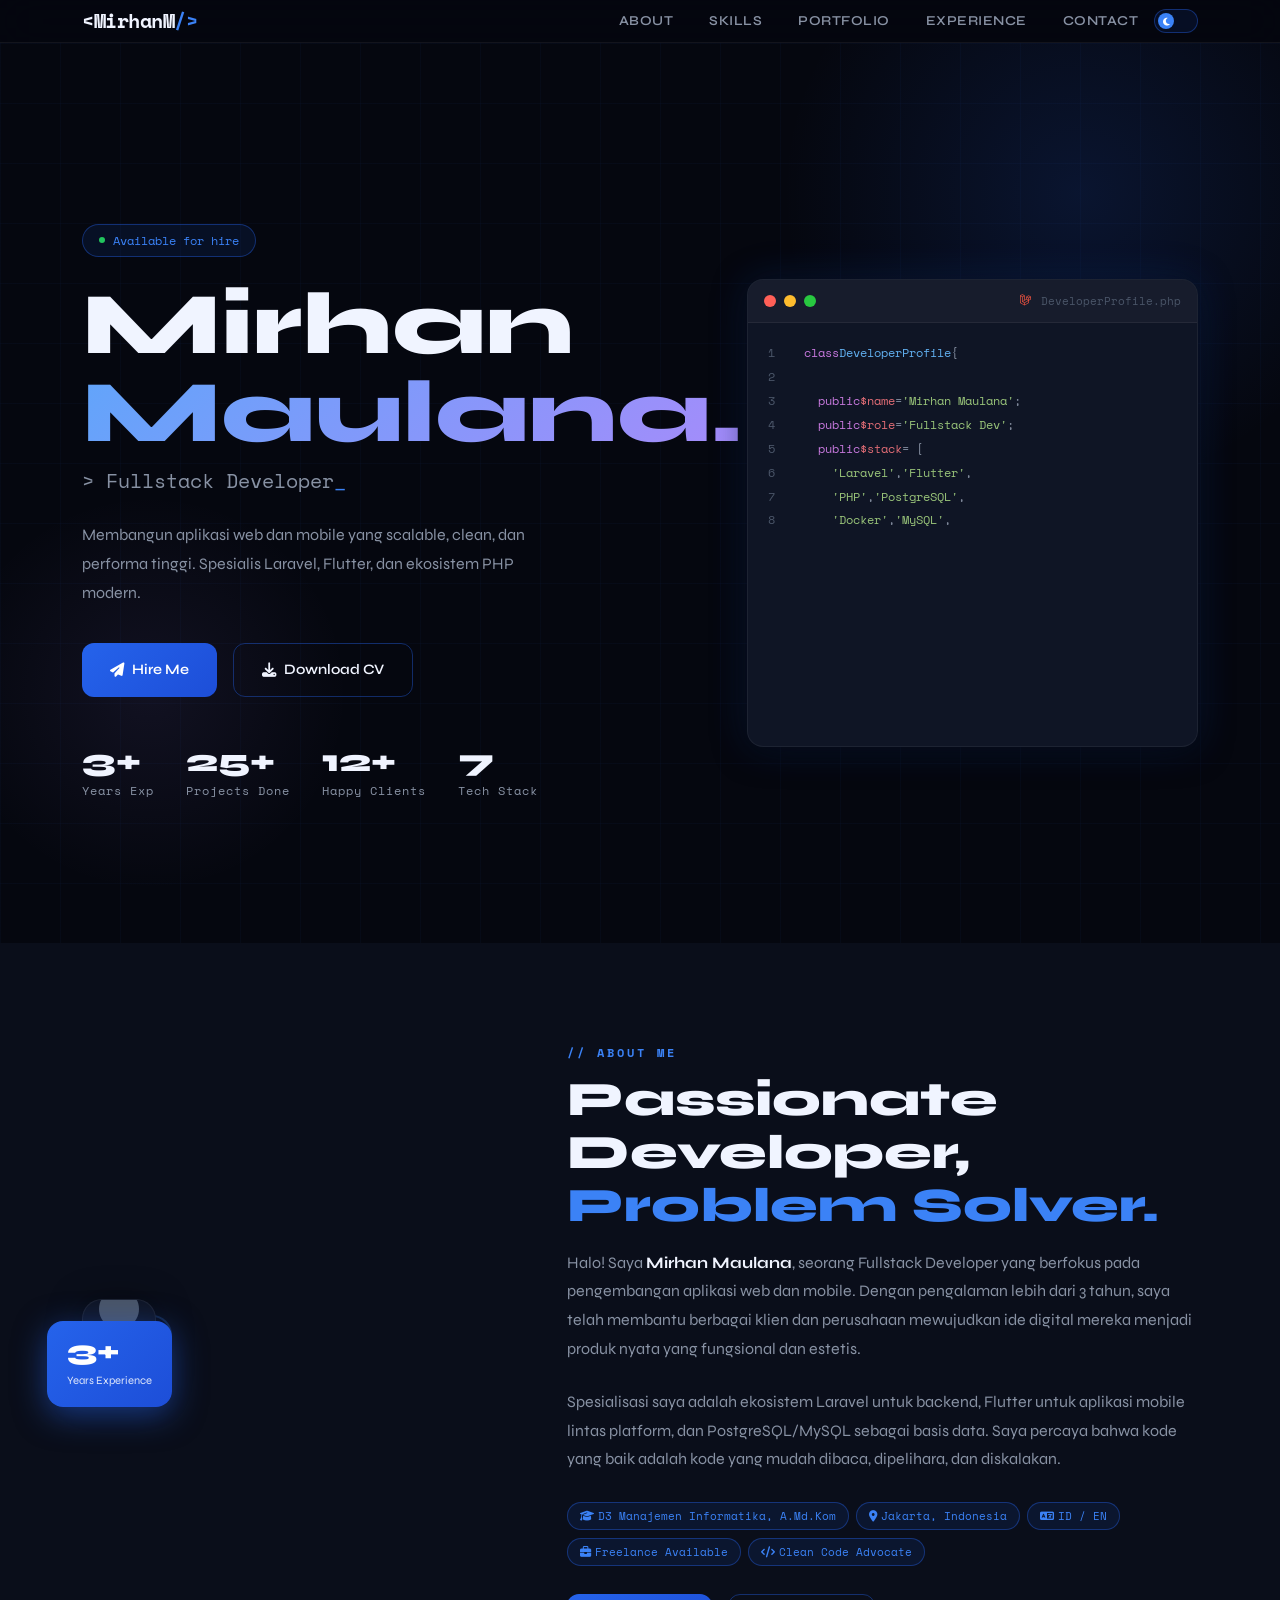
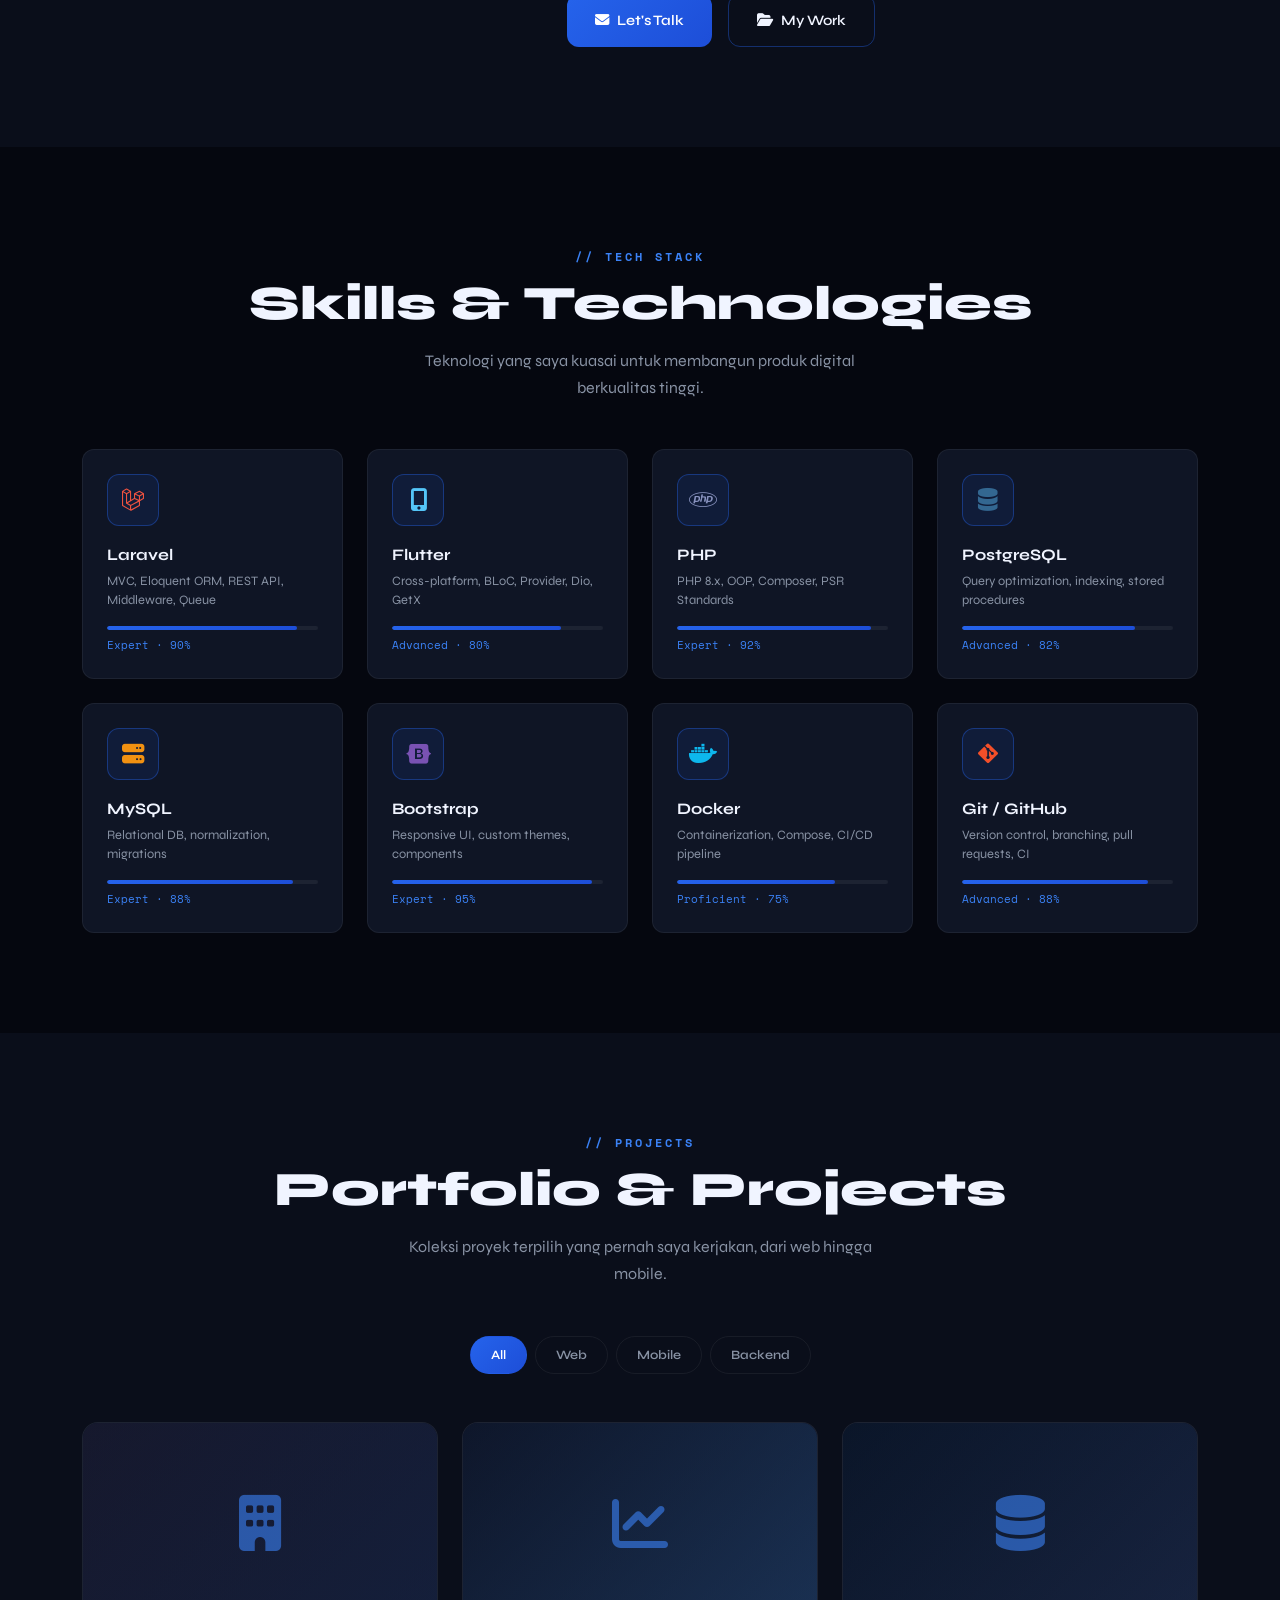
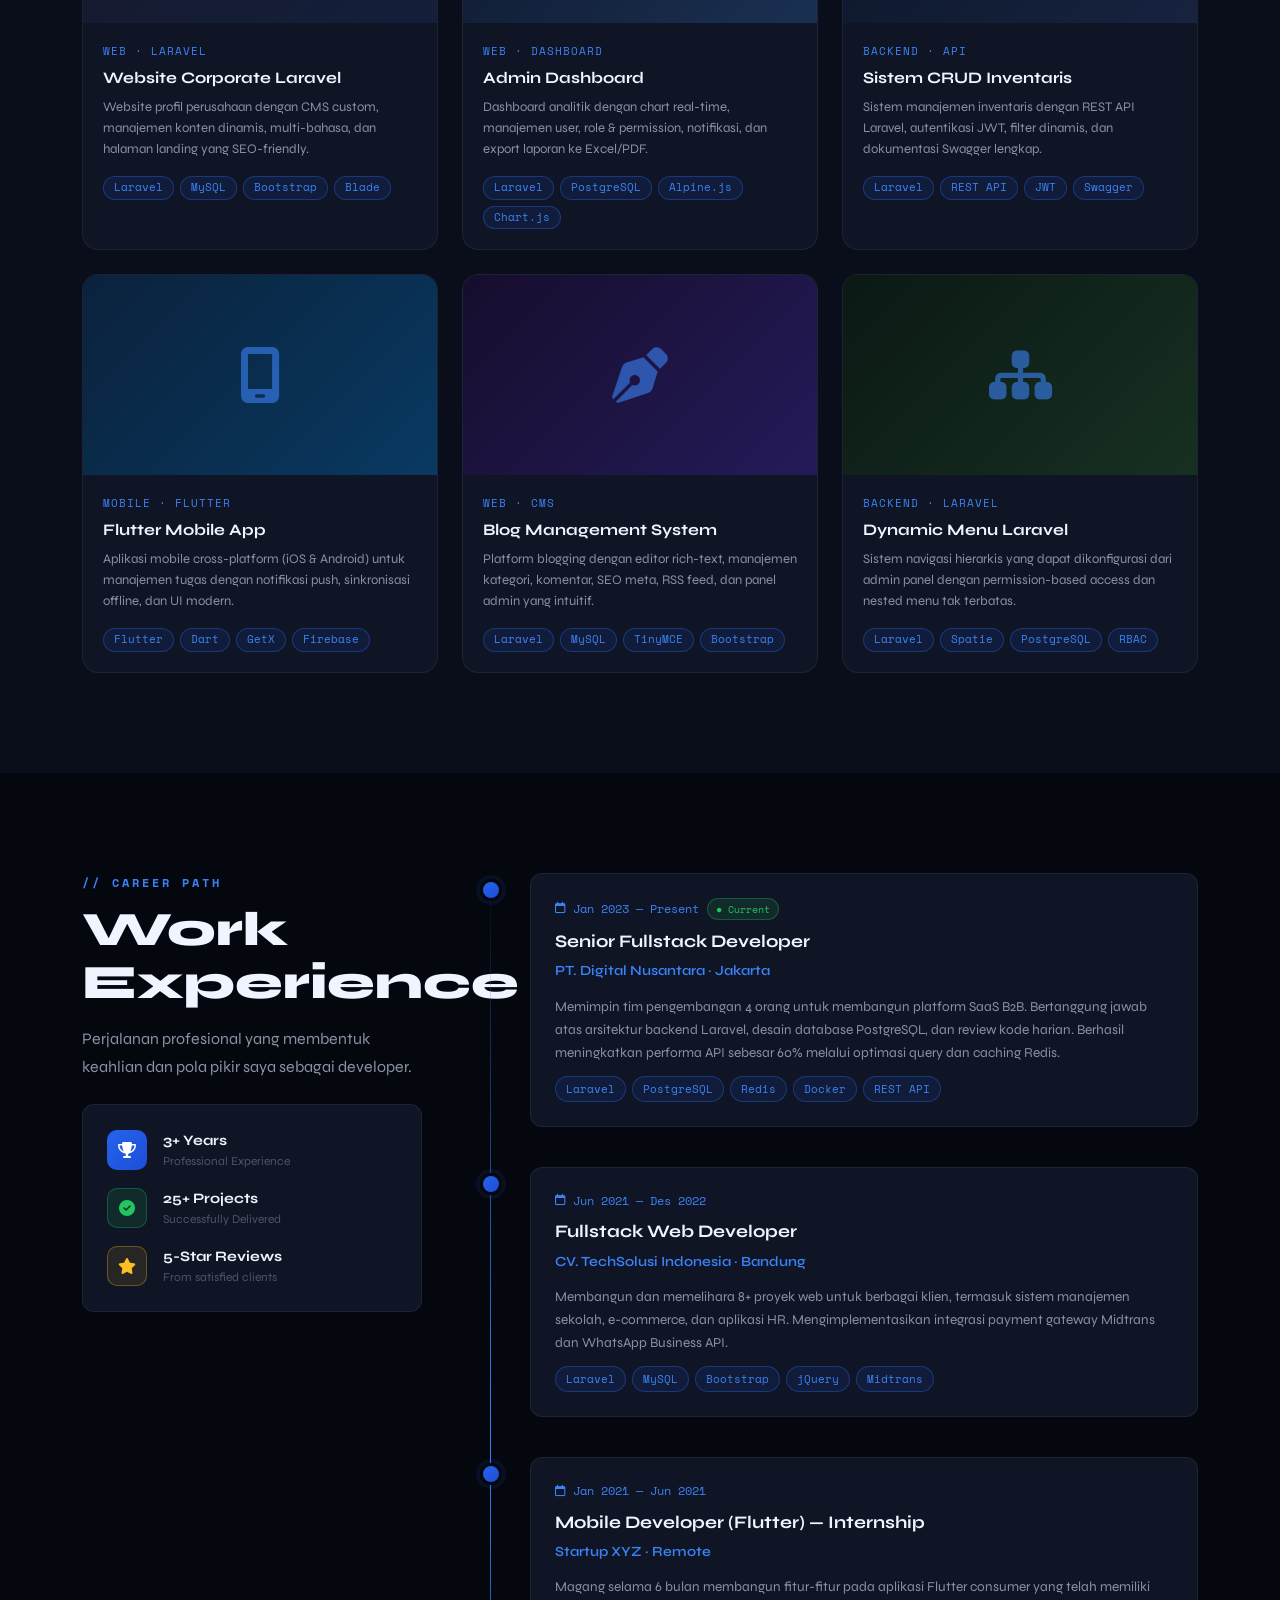
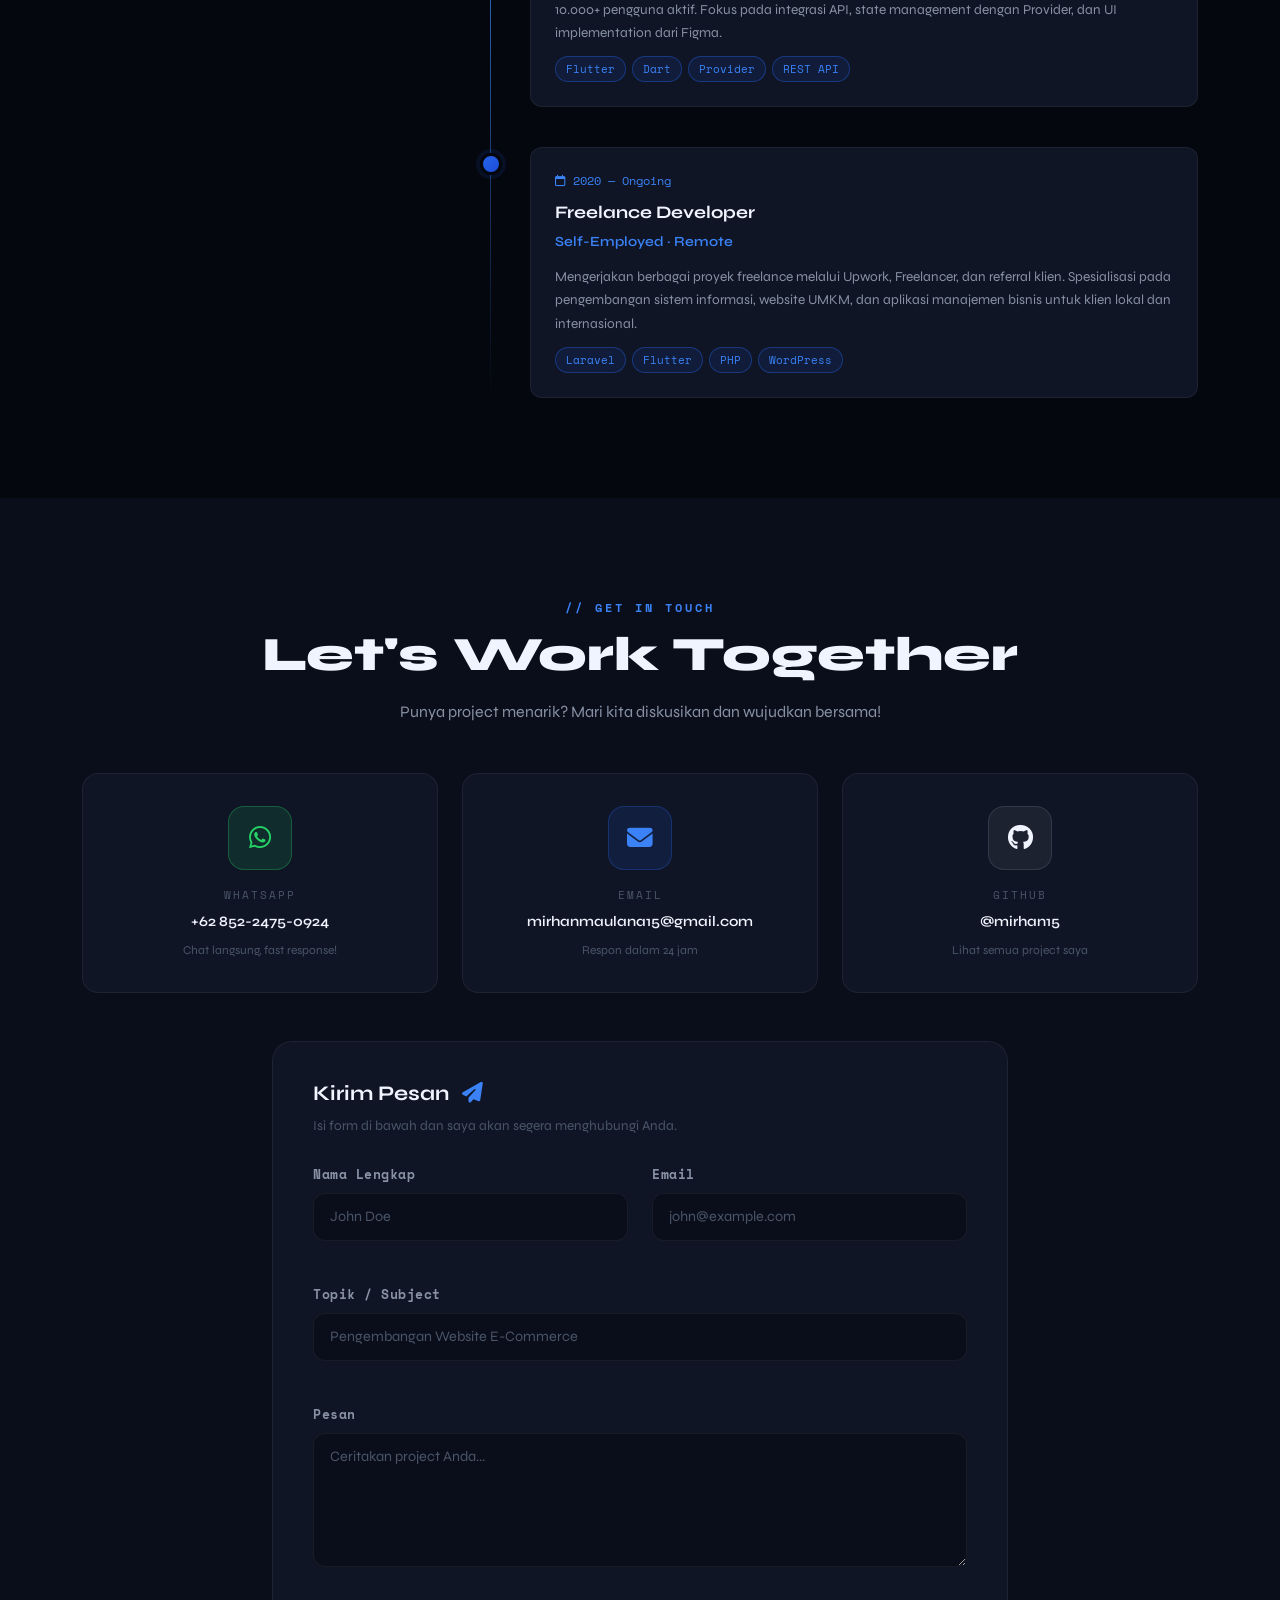
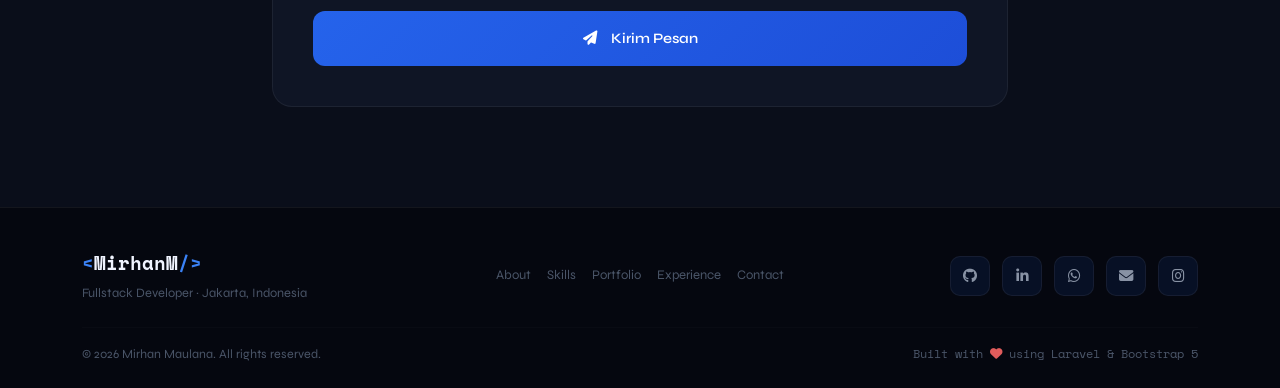
==== index.html @ 27320942 "first commit" ====
<!DOCTYPE html>
<html lang="id" data-theme="dark">
<head>
  <meta charset="UTF-8" />
  <meta name="viewport" content="width=device-width, initial-scale=1.0" />
  <meta name="description" content="Portfolio pribadi - Fullstack Developer spesialis Laravel, Flutter, PHP, dan PostgreSQL." />
  <title>Mirhan Maulana — Fullstack Developer</title>

  <!-- Bootstrap 5 -->
  <link rel="stylesheet" href="https://cdn.jsdelivr.net/npm/bootstrap@5.3.3/dist/css/bootstrap.min.css" />
  <!-- Font Awesome -->
  <link rel="stylesheet" href="https://cdnjs.cloudflare.com/ajax/libs/font-awesome/6.5.2/css/all.min.css" />
  <!-- Google Fonts -->
  <link rel="preconnect" href="https://fonts.googleapis.com" />
  <link rel="preconnect" href="https://fonts.gstatic.com" crossorigin />
  <link href="https://fonts.googleapis.com/css2?family=Space+Mono:wght@400;700&family=Syne:wght@400;500;600;700;800&display=swap" rel="stylesheet" />
  <!-- Custom CSS -->
  <link rel="stylesheet" href="css/style.css" />
</head>
<body>

<!-- ════════════════════════════════════════
     LOADER
════════════════════════════════════════ -->
<div id="loader">
  <div class="loader-inner">
    <div class="loader-logo"><span>&lt;</span>MirhanM <span>/&gt;</span></div>
    <div class="loader-bar"><div class="loader-progress"></div></div>
  </div>
</div>

<!-- ════════════════════════════════════════
     NAVBAR
════════════════════════════════════════ -->
<nav class="navbar navbar-expand-lg" id="mainNav">
  <div class="container">
    <a class="navbar-brand" href="#hero">
      <span>&lt;</span>MirhanM<span class="accent">/&gt;</span>
    </a>

    <div class="d-flex align-items-center gap-3 order-lg-3">
      <!-- Dark Mode Toggle -->
      <div class="dark-toggle" id="darkToggle" title="Toggle theme">
        <div class="dark-toggle-thumb"><i class="fa-solid fa-moon"></i></div>
      </div>
      <button class="navbar-toggler border-0" type="button" data-bs-toggle="collapse" data-bs-target="#navbarNav">
        <span class="navbar-toggler-icon"></span>
      </button>
    </div>

    <div class="collapse navbar-collapse order-lg-2" id="navbarNav">
      <ul class="navbar-nav ms-auto align-items-lg-center gap-lg-1">
        <li class="nav-item"><a class="nav-link" href="#about">About</a></li>
        <li class="nav-item"><a class="nav-link" href="#skills">Skills</a></li>
        <li class="nav-item"><a class="nav-link" href="#portfolio">Portfolio</a></li>
        <li class="nav-item"><a class="nav-link" href="#experience">Experience</a></li>
        <li class="nav-item"><a class="nav-link" href="#contact">Contact</a></li>
      </ul>
    </div>
  </div>
</nav>

<!-- ════════════════════════════════════════
     HERO
════════════════════════════════════════ -->
<section id="hero">
  <div class="hero-bg">
    <div class="hero-grid"></div>
    <div class="hero-glow-1"></div>
    <div class="hero-glow-2"></div>
  </div>
  <div class="container">
    <div class="row align-items-center">
      <div class="col-lg-7 hero-content">
        <div class="hero-badge">
          <span class="badge-dot"></span>
          Available for hire
        </div>
        <h1 class="hero-name">
          <span class="first">Mirhan</span><br>
          <span class="last">Maulana.</span>
        </h1>
        <p class="hero-role">
          &gt;&nbsp;<span id="typedText"></span><span class="typed-cursor">_</span>
        </p>
        <p class="hero-desc">
          Membangun aplikasi web dan mobile yang scalable, clean, dan performa tinggi. Spesialis Laravel, Flutter, dan ekosistem PHP modern.
        </p>
        <div class="hero-cta d-flex flex-wrap gap-3">
          <a href="#contact" class="btn-primary-custom">
            <i class="fa-solid fa-paper-plane"></i> Hire Me
          </a>
          <a href="assets/CV_MIRHAN_MAULANA.pdf" download class="btn-outline-custom">
            <i class="fa-solid fa-download"></i> Download CV
          </a>
        </div>
        <div class="hero-stats">
          <div class="stat-item">
            <span class="stat-num" data-target="3" data-suffix="+">0+</span>
            <span class="stat-label">Years Exp</span>
          </div>
          <div class="stat-item">
            <span class="stat-num" data-target="25" data-suffix="+">0+</span>
            <span class="stat-label">Projects Done</span>
          </div>
          <div class="stat-item">
            <span class="stat-num" data-target="12" data-suffix="+">0+</span>
            <span class="stat-label">Happy Clients</span>
          </div>
          <div class="stat-item">
            <span class="stat-num" data-target="7" data-suffix="">0</span>
            <span class="stat-label">Tech Stack</span>
          </div>
        </div>
      </div>
      <div class="col-lg-5 hero-visual">
        <!-- Code window preview -->
        <div class="code-window">
          <div class="code-header">
            <div class="code-dot red"></div>
            <div class="code-dot yellow"></div>
            <div class="code-dot green"></div>
            <div class="code-title"><i class="fa-brands fa-laravel me-1" style="color:#f05340;"></i> DeveloperProfile.php</div>
          </div>
          <div class="code-body">
            <div class="code-line"><span class="ln">1</span><span class="kw">class </span><span class="fn">DeveloperProfile</span><span class="punc"> {</span></div>
            <div class="code-line"><span class="ln">2</span></div>
            <div class="code-line"><span class="ln">3</span>&nbsp;&nbsp;<span class="kw">public </span><span class="prop">$name</span><span class="punc"> = </span><span class="str">'Mirhan Maulana'</span><span class="punc">;</span></div>
            <div class="code-line"><span class="ln">4</span>&nbsp;&nbsp;<span class="kw">public </span><span class="prop">$role</span><span class="punc"> = </span><span class="str">'Fullstack Dev'</span><span class="punc">;</span></div>
            <div class="code-line"><span class="ln">5</span>&nbsp;&nbsp;<span class="kw">public </span><span class="prop">$stack</span><span class="punc"> = [</span></div>
            <div class="code-line"><span class="ln">6</span>&nbsp;&nbsp;&nbsp;&nbsp;<span class="str">'Laravel'</span><span class="punc">,</span> <span class="str">'Flutter'</span><span class="punc">,</span></div>
            <div class="code-line"><span class="ln">7</span>&nbsp;&nbsp;&nbsp;&nbsp;<span class="str">'PHP'</span><span class="punc">,</span> <span class="str">'PostgreSQL'</span><span class="punc">,</span></div>
            <div class="code-line"><span class="ln">8</span>&nbsp;&nbsp;&nbsp;&nbsp;<span class="str">'Docker'</span><span class="punc">,</span> <span class="str">'MySQL'</span><span class="punc">,</span></div>
            <div class="code-line"><span class="ln">9</span>&nbsp;&nbsp;<span class="punc">];</span></div>
            <div class="code-line"><span class="ln">10</span></div>
            <div class="code-line"><span class="ln">11</span>&nbsp;&nbsp;<span class="kw">public function </span><span class="fn">hire</span><span class="punc">(): </span><span class="fn">Response</span></div>
            <div class="code-line"><span class="ln">12</span>&nbsp;&nbsp;<span class="punc">{</span></div>
            <div class="code-line"><span class="ln">13</span>&nbsp;&nbsp;&nbsp;&nbsp;<span class="cm">// Let's build something great!</span></div>
            <div class="code-line"><span class="ln">14</span>&nbsp;&nbsp;&nbsp;&nbsp;<span class="kw">return </span><span class="fn">response</span><span class="punc">(</span><span class="str">'Ready 🚀'</span><span class="punc">);</span><span class="code-cursor"></span></div>
            <div class="code-line"><span class="ln">15</span>&nbsp;&nbsp;<span class="punc">}</span></div>
            <div class="code-line"><span class="ln">16</span><span class="punc">}</span></div>
          </div>
        </div>
      </div>
    </div>
  </div>
</section>

<!-- ════════════════════════════════════════
     ABOUT
════════════════════════════════════════ -->
<section id="about">
  <div class="container">
    <div class="row align-items-center g-5">
      <div class="col-lg-5 text-center text-lg-start reveal">
        <div class="about-image-wrap d-inline-block">
          <div class="about-img-placeholder">
            <i class="fa-solid fa-user-tie"></i>
            <span style="color:var(--text-muted);font-size:0.8rem;font-family:var(--font-mono)">photo.jpg</span>
          </div>
          <div class="about-frame"></div>
          <div class="about-badge-float">
            <span class="badge-float-num">3+</span>
            <span class="badge-float-label">Years Experience</span>
          </div>
        </div>
      </div>
      <div class="col-lg-7 about-text reveal" data-delay="150">
        <span class="section-label">// about me</span>
        <h2 class="section-title">Passionate Developer,<br><span style="color:var(--accent-bright)">Problem Solver.</span></h2>
        <p class="mb-4" style="color:var(--text-secondary);line-height:1.8;">
          Halo! Saya <strong style="color:var(--text-primary)">Mirhan Maulana</strong>, seorang Fullstack Developer yang berfokus pada pengembangan aplikasi web dan mobile. Dengan pengalaman lebih dari 3 tahun, saya telah membantu berbagai klien dan perusahaan mewujudkan ide digital mereka menjadi produk nyata yang fungsional dan estetis.
        </p>
        <p class="mb-4" style="color:var(--text-secondary);line-height:1.8;">
          Spesialisasi saya adalah ekosistem Laravel untuk backend, Flutter untuk aplikasi mobile lintas platform, dan PostgreSQL/MySQL sebagai basis data. Saya percaya bahwa kode yang baik adalah kode yang mudah dibaca, dipelihara, dan diskalakan.
        </p>
        <div class="mb-4">
          <span class="about-tag"><i class="fa-solid fa-graduation-cap me-1"></i>D3 Manajemen Informatika, A.Md.Kom</span>
          <span class="about-tag"><i class="fa-solid fa-map-marker-alt me-1"></i>Jakarta, Indonesia</span>
          <span class="about-tag"><i class="fa-solid fa-language me-1"></i>ID / EN</span>
          <span class="about-tag"><i class="fa-solid fa-briefcase me-1"></i>Freelance Available</span>
          <span class="about-tag"><i class="fa-solid fa-code me-1"></i>Clean Code Advocate</span>
        </div>
        <div class="d-flex gap-3 flex-wrap">
          <a href="#contact" class="btn-primary-custom">
            <i class="fa-solid fa-envelope"></i> Let's Talk
          </a>
          <a href="#portfolio" class="btn-outline-custom">
            <i class="fa-solid fa-folder-open"></i> My Work
          </a>
        </div>
      </div>
    </div>
  </div>
</section>

<!-- ════════════════════════════════════════
     SKILLS
════════════════════════════════════════ -->
<section id="skills">
  <div class="container">
    <div class="text-center mb-5 reveal">
      <span class="section-label">// tech stack</span>
      <h2 class="section-title">Skills &amp; Technologies</h2>
      <p class="section-subtitle mx-auto">Teknologi yang saya kuasai untuk membangun produk digital berkualitas tinggi.</p>
    </div>
    <div class="row g-4">

      <!-- Laravel -->
      <div class="col-6 col-md-4 col-lg-3 reveal" data-delay="0">
        <div class="skill-card">
          <div class="skill-icon">
            <i class="fa-brands fa-laravel" style="color:#f05340;"></i>
          </div>
          <div class="skill-name">Laravel</div>
          <div class="skill-desc">MVC, Eloquent ORM, REST API, Middleware, Queue</div>
          <div class="skill-bar-wrap"><div class="skill-bar" data-level="90"></div></div>
          <span class="skill-level">Expert · 90%</span>
        </div>
      </div>

      <!-- Flutter -->
      <div class="col-6 col-md-4 col-lg-3 reveal" data-delay="80">
        <div class="skill-card">
          <div class="skill-icon">
            <i class="fa-solid fa-mobile-screen-button" style="color:#54c5f8;"></i>
          </div>
          <div class="skill-name">Flutter</div>
          <div class="skill-desc">Cross-platform, BLoC, Provider, Dio, GetX</div>
          <div class="skill-bar-wrap"><div class="skill-bar" data-level="80"></div></div>
          <span class="skill-level">Advanced · 80%</span>
        </div>
      </div>

      <!-- PHP -->
      <div class="col-6 col-md-4 col-lg-3 reveal" data-delay="160">
        <div class="skill-card">
          <div class="skill-icon">
            <i class="fa-brands fa-php" style="color:#8892be;"></i>
          </div>
          <div class="skill-name">PHP</div>
          <div class="skill-desc">PHP 8.x, OOP, Composer, PSR Standards</div>
          <div class="skill-bar-wrap"><div class="skill-bar" data-level="92"></div></div>
          <span class="skill-level">Expert · 92%</span>
        </div>
      </div>

      <!-- PostgreSQL -->
      <div class="col-6 col-md-4 col-lg-3 reveal" data-delay="240">
        <div class="skill-card">
          <div class="skill-icon">
            <i class="fa-solid fa-database" style="color:#336791;"></i>
          </div>
          <div class="skill-name">PostgreSQL</div>
          <div class="skill-desc">Query optimization, indexing, stored procedures</div>
          <div class="skill-bar-wrap"><div class="skill-bar" data-level="82"></div></div>
          <span class="skill-level">Advanced · 82%</span>
        </div>
      </div>

      <!-- MySQL -->
      <div class="col-6 col-md-4 col-lg-3 reveal" data-delay="320">
        <div class="skill-card">
          <div class="skill-icon">
            <i class="fa-solid fa-server" style="color:#f29111;"></i>
          </div>
          <div class="skill-name">MySQL</div>
          <div class="skill-desc">Relational DB, normalization, migrations</div>
          <div class="skill-bar-wrap"><div class="skill-bar" data-level="88"></div></div>
          <span class="skill-level">Expert · 88%</span>
        </div>
      </div>

      <!-- Bootstrap -->
      <div class="col-6 col-md-4 col-lg-3 reveal" data-delay="400">
        <div class="skill-card">
          <div class="skill-icon">
            <i class="fa-brands fa-bootstrap" style="color:#7952b3;"></i>
          </div>
          <div class="skill-name">Bootstrap</div>
          <div class="skill-desc">Responsive UI, custom themes, components</div>
          <div class="skill-bar-wrap"><div class="skill-bar" data-level="95"></div></div>
          <span class="skill-level">Expert · 95%</span>
        </div>
      </div>

      <!-- Docker -->
      <div class="col-6 col-md-4 col-lg-3 reveal" data-delay="480">
        <div class="skill-card">
          <div class="skill-icon">
            <i class="fa-brands fa-docker" style="color:#0db7ed;"></i>
          </div>
          <div class="skill-name">Docker</div>
          <div class="skill-desc">Containerization, Compose, CI/CD pipeline</div>
          <div class="skill-bar-wrap"><div class="skill-bar" data-level="75"></div></div>
          <span class="skill-level">Proficient · 75%</span>
        </div>
      </div>

      <!-- Git -->
      <div class="col-6 col-md-4 col-lg-3 reveal" data-delay="560">
        <div class="skill-card">
          <div class="skill-icon">
            <i class="fa-brands fa-git-alt" style="color:#f34f29;"></i>
          </div>
          <div class="skill-name">Git / GitHub</div>
          <div class="skill-desc">Version control, branching, pull requests, CI</div>
          <div class="skill-bar-wrap"><div class="skill-bar" data-level="88"></div></div>
          <span class="skill-level">Advanced · 88%</span>
        </div>
      </div>

    </div>
  </div>
</section>

<!-- ════════════════════════════════════════
     PORTFOLIO
════════════════════════════════════════ -->
<section id="portfolio">
  <div class="container">
    <div class="text-center mb-5 reveal">
      <span class="section-label">// projects</span>
      <h2 class="section-title">Portfolio &amp; Projects</h2>
      <p class="section-subtitle mx-auto">Koleksi proyek terpilih yang pernah saya kerjakan, dari web hingga mobile.</p>
    </div>

    <!-- Filter Buttons -->
    <div class="filter-btns justify-content-center reveal">
      <button class="filter-btn active" data-filter="all">All</button>
      <button class="filter-btn" data-filter="web">Web</button>
      <button class="filter-btn" data-filter="mobile">Mobile</button>
      <button class="filter-btn" data-filter="backend">Backend</button>
    </div>

    <div class="row g-4">

      <!-- Project 1: Corporate Website -->
      <div class="col-md-6 col-lg-4 project-item reveal" data-cat="web" data-delay="0">
        <div class="project-card h-100">
          <div class="project-img-placeholder" style="position:relative;">
            <div style="position:absolute;inset:0;background:linear-gradient(135deg,#1a1a2e,#16213e);opacity:0.7;"></div>
            <i class="fa-solid fa-building" style="position:relative;z-index:1;"></i>
            <div class="project-overlay">
              <a href="#" class="overlay-btn" title="Live Demo"><i class="fa-solid fa-arrow-up-right-from-square"></i></a>
              <a href="#" class="overlay-btn" title="Source Code"><i class="fa-brands fa-github"></i></a>
            </div>
          </div>
          <div class="project-body">
            <span class="project-cat">Web · Laravel</span>
            <h3 class="project-title">Website Corporate Laravel</h3>
            <p class="project-desc">Website profil perusahaan dengan CMS custom, manajemen konten dinamis, multi-bahasa, dan halaman landing yang SEO-friendly.</p>
            <div class="project-tags">
              <span class="project-tag">Laravel</span>
              <span class="project-tag">MySQL</span>
              <span class="project-tag">Bootstrap</span>
              <span class="project-tag">Blade</span>
            </div>
          </div>
        </div>
      </div>

      <!-- Project 2: Admin Dashboard -->
      <div class="col-md-6 col-lg-4 project-item reveal" data-cat="web" data-delay="80">
        <div class="project-card h-100">
          <div class="project-img-placeholder" style="position:relative;">
            <div style="position:absolute;inset:0;background:linear-gradient(135deg,#0f172a,#1e3a5f);opacity:0.7;"></div>
            <i class="fa-solid fa-chart-line" style="position:relative;z-index:1;"></i>
            <div class="project-overlay">
              <a href="#" class="overlay-btn" title="Live Demo"><i class="fa-solid fa-arrow-up-right-from-square"></i></a>
              <a href="#" class="overlay-btn" title="Source Code"><i class="fa-brands fa-github"></i></a>
            </div>
          </div>
          <div class="project-body">
            <span class="project-cat">Web · Dashboard</span>
            <h3 class="project-title">Admin Dashboard</h3>
            <p class="project-desc">Dashboard analitik dengan chart real-time, manajemen user, role & permission, notifikasi, dan export laporan ke Excel/PDF.</p>
            <div class="project-tags">
              <span class="project-tag">Laravel</span>
              <span class="project-tag">PostgreSQL</span>
              <span class="project-tag">Alpine.js</span>
              <span class="project-tag">Chart.js</span>
            </div>
          </div>
        </div>
      </div>

      <!-- Project 3: Sistem CRUD -->
      <div class="col-md-6 col-lg-4 project-item reveal" data-cat="backend" data-delay="160">
        <div class="project-card h-100">
          <div class="project-img-placeholder" style="position:relative;">
            <div style="position:absolute;inset:0;background:linear-gradient(135deg,#0a1628,#1a2744);opacity:0.7;"></div>
            <i class="fa-solid fa-database" style="position:relative;z-index:1;"></i>
            <div class="project-overlay">
              <a href="#" class="overlay-btn" title="Live Demo"><i class="fa-solid fa-arrow-up-right-from-square"></i></a>
              <a href="#" class="overlay-btn" title="Source Code"><i class="fa-brands fa-github"></i></a>
            </div>
          </div>
          <div class="project-body">
            <span class="project-cat">Backend · API</span>
            <h3 class="project-title">Sistem CRUD Inventaris</h3>
            <p class="project-desc">Sistem manajemen inventaris dengan REST API Laravel, autentikasi JWT, filter dinamis, dan dokumentasi Swagger lengkap.</p>
            <div class="project-tags">
              <span class="project-tag">Laravel</span>
              <span class="project-tag">REST API</span>
              <span class="project-tag">JWT</span>
              <span class="project-tag">Swagger</span>
            </div>
          </div>
        </div>
      </div>

      <!-- Project 4: Flutter App -->
      <div class="col-md-6 col-lg-4 project-item reveal" data-cat="mobile" data-delay="0">
        <div class="project-card h-100">
          <div class="project-img-placeholder" style="position:relative;">
            <div style="position:absolute;inset:0;background:linear-gradient(135deg,#0a2744,#054775);opacity:0.7;"></div>
            <i class="fa-solid fa-mobile-screen" style="position:relative;z-index:1;"></i>
            <div class="project-overlay">
              <a href="#" class="overlay-btn" title="Play Store"><i class="fa-brands fa-google-play"></i></a>
              <a href="#" class="overlay-btn" title="Source Code"><i class="fa-brands fa-github"></i></a>
            </div>
          </div>
          <div class="project-body">
            <span class="project-cat">Mobile · Flutter</span>
            <h3 class="project-title">Flutter Mobile App</h3>
            <p class="project-desc">Aplikasi mobile cross-platform (iOS &amp; Android) untuk manajemen tugas dengan notifikasi push, sinkronisasi offline, dan UI modern.</p>
            <div class="project-tags">
              <span class="project-tag">Flutter</span>
              <span class="project-tag">Dart</span>
              <span class="project-tag">GetX</span>
              <span class="project-tag">Firebase</span>
            </div>
          </div>
        </div>
      </div>

      <!-- Project 5: Blog Management -->
      <div class="col-md-6 col-lg-4 project-item reveal" data-cat="web" data-delay="80">
        <div class="project-card h-100">
          <div class="project-img-placeholder" style="position:relative;">
            <div style="position:absolute;inset:0;background:linear-gradient(135deg,#1a0a2e,#2d1b69);opacity:0.7;"></div>
            <i class="fa-solid fa-pen-nib" style="position:relative;z-index:1;"></i>
            <div class="project-overlay">
              <a href="#" class="overlay-btn" title="Live Demo"><i class="fa-solid fa-arrow-up-right-from-square"></i></a>
              <a href="#" class="overlay-btn" title="Source Code"><i class="fa-brands fa-github"></i></a>
            </div>
          </div>
          <div class="project-body">
            <span class="project-cat">Web · CMS</span>
            <h3 class="project-title">Blog Management System</h3>
            <p class="project-desc">Platform blogging dengan editor rich-text, manajemen kategori, komentar, SEO meta, RSS feed, dan panel admin yang intuitif.</p>
            <div class="project-tags">
              <span class="project-tag">Laravel</span>
              <span class="project-tag">MySQL</span>
              <span class="project-tag">TinyMCE</span>
              <span class="project-tag">Bootstrap</span>
            </div>
          </div>
        </div>
      </div>

      <!-- Project 6: Dynamic Menu -->
      <div class="col-md-6 col-lg-4 project-item reveal" data-cat="backend" data-delay="160">
        <div class="project-card h-100">
          <div class="project-img-placeholder" style="position:relative;">
            <div style="position:absolute;inset:0;background:linear-gradient(135deg,#0a1a0a,#1a3a1a);opacity:0.7;"></div>
            <i class="fa-solid fa-sitemap" style="position:relative;z-index:1;"></i>
            <div class="project-overlay">
              <a href="#" class="overlay-btn" title="Live Demo"><i class="fa-solid fa-arrow-up-right-from-square"></i></a>
              <a href="#" class="overlay-btn" title="Source Code"><i class="fa-brands fa-github"></i></a>
            </div>
          </div>
          <div class="project-body">
            <span class="project-cat">Backend · Laravel</span>
            <h3 class="project-title">Dynamic Menu Laravel</h3>
            <p class="project-desc">Sistem navigasi hierarkis yang dapat dikonfigurasi dari admin panel dengan permission-based access dan nested menu tak terbatas.</p>
            <div class="project-tags">
              <span class="project-tag">Laravel</span>
              <span class="project-tag">Spatie</span>
              <span class="project-tag">PostgreSQL</span>
              <span class="project-tag">RBAC</span>
            </div>
          </div>
        </div>
      </div>

    </div><!-- /row -->
  </div>
</section>

<!-- ════════════════════════════════════════
     EXPERIENCE
════════════════════════════════════════ -->
<section id="experience">
  <div class="container">
    <div class="row g-5 align-items-start">
      <div class="col-lg-4 reveal">
        <span class="section-label">// career path</span>
        <h2 class="section-title">Work<br>Experience</h2>
        <p class="section-subtitle">Perjalanan profesional yang membentuk keahlian dan pola pikir saya sebagai developer.</p>
        <div class="mt-4 p-4" style="background:var(--bg-card);border:1px solid var(--border);border-radius:var(--radius);">
          <div class="d-flex align-items-center gap-3 mb-3">
            <div style="width:40px;height:40px;background:var(--gradient);border-radius:10px;display:flex;align-items:center;justify-content:center;color:white;flex-shrink:0;">
              <i class="fa-solid fa-trophy"></i>
            </div>
            <div>
              <div style="font-weight:700;color:var(--text-primary);font-size:0.9rem;">3+ Years</div>
              <div style="font-size:0.75rem;color:var(--text-muted);">Professional Experience</div>
            </div>
          </div>
          <div class="d-flex align-items-center gap-3 mb-3">
            <div style="width:40px;height:40px;background:rgba(34,197,94,0.12);border:1px solid rgba(34,197,94,0.3);border-radius:10px;display:flex;align-items:center;justify-content:center;color:#22c55e;flex-shrink:0;">
              <i class="fa-solid fa-circle-check"></i>
            </div>
            <div>
              <div style="font-weight:700;color:var(--text-primary);font-size:0.9rem;">25+ Projects</div>
              <div style="font-size:0.75rem;color:var(--text-muted);">Successfully Delivered</div>
            </div>
          </div>
          <div class="d-flex align-items-center gap-3">
            <div style="width:40px;height:40px;background:rgba(251,191,36,0.1);border:1px solid rgba(251,191,36,0.3);border-radius:10px;display:flex;align-items:center;justify-content:center;color:#fbbf24;flex-shrink:0;">
              <i class="fa-solid fa-star"></i>
            </div>
            <div>
              <div style="font-weight:700;color:var(--text-primary);font-size:0.9rem;">5-Star Reviews</div>
              <div style="font-size:0.75rem;color:var(--text-muted);">From satisfied clients</div>
            </div>
          </div>
        </div>
      </div>

      <div class="col-lg-8 reveal" data-delay="150">
        <div class="timeline">

          <!-- Current Job -->
          <div class="timeline-item">
            <div class="timeline-dot"></div>
            <div class="timeline-card">
              <div class="exp-period">
                <i class="fa-regular fa-calendar"></i>
                Jan 2023 — Present
                <span class="exp-status">● Current</span>
              </div>
              <div class="exp-role">Senior Fullstack Developer</div>
              <div class="exp-company">PT. Digital Nusantara · Jakarta</div>
              <p class="exp-desc">Memimpin tim pengembangan 4 orang untuk membangun platform SaaS B2B. Bertanggung jawab atas arsitektur backend Laravel, desain database PostgreSQL, dan review kode harian. Berhasil meningkatkan performa API sebesar 60% melalui optimasi query dan caching Redis.</p>
              <div class="exp-skills">
                <span class="exp-skill">Laravel</span>
                <span class="exp-skill">PostgreSQL</span>
                <span class="exp-skill">Redis</span>
                <span class="exp-skill">Docker</span>
                <span class="exp-skill">REST API</span>
              </div>
            </div>
          </div>

          <!-- Job 2 -->
          <div class="timeline-item">
            <div class="timeline-dot"></div>
            <div class="timeline-card">
              <div class="exp-period"><i class="fa-regular fa-calendar"></i> Jun 2021 — Des 2022</div>
              <div class="exp-role">Fullstack Web Developer</div>
              <div class="exp-company">CV. TechSolusi Indonesia · Bandung</div>
              <p class="exp-desc">Membangun dan memelihara 8+ proyek web untuk berbagai klien, termasuk sistem manajemen sekolah, e-commerce, dan aplikasi HR. Mengimplementasikan integrasi payment gateway Midtrans dan WhatsApp Business API.</p>
              <div class="exp-skills">
                <span class="exp-skill">Laravel</span>
                <span class="exp-skill">MySQL</span>
                <span class="exp-skill">Bootstrap</span>
                <span class="exp-skill">jQuery</span>
                <span class="exp-skill">Midtrans</span>
              </div>
            </div>
          </div>

          <!-- Job 3 -->
          <div class="timeline-item">
            <div class="timeline-dot"></div>
            <div class="timeline-card">
              <div class="exp-period"><i class="fa-regular fa-calendar"></i> Jan 2021 — Jun 2021</div>
              <div class="exp-role">Mobile Developer (Flutter) — Internship</div>
              <div class="exp-company">Startup XYZ · Remote</div>
              <p class="exp-desc">Magang selama 6 bulan membangun fitur-fitur pada aplikasi Flutter consumer yang telah memiliki 10.000+ pengguna aktif. Fokus pada integrasi API, state management dengan Provider, dan UI implementation dari Figma.</p>
              <div class="exp-skills">
                <span class="exp-skill">Flutter</span>
                <span class="exp-skill">Dart</span>
                <span class="exp-skill">Provider</span>
                <span class="exp-skill">REST API</span>
              </div>
            </div>
          </div>

          <!-- Freelance -->
          <div class="timeline-item" style="margin-bottom:0;">
            <div class="timeline-dot"></div>
            <div class="timeline-card">
              <div class="exp-period"><i class="fa-regular fa-calendar"></i> 2020 — Ongoing</div>
              <div class="exp-role">Freelance Developer</div>
              <div class="exp-company">Self-Employed · Remote</div>
              <p class="exp-desc">Mengerjakan berbagai proyek freelance melalui Upwork, Freelancer, dan referral klien. Spesialisasi pada pengembangan sistem informasi, website UMKM, dan aplikasi manajemen bisnis untuk klien lokal dan internasional.</p>
              <div class="exp-skills">
                <span class="exp-skill">Laravel</span>
                <span class="exp-skill">Flutter</span>
                <span class="exp-skill">PHP</span>
                <span class="exp-skill">WordPress</span>
              </div>
            </div>
          </div>

        </div>
      </div>
    </div>
  </div>
</section>

<!-- ════════════════════════════════════════
     CONTACT
════════════════════════════════════════ -->
<section id="contact">
  <div class="container">
    <div class="text-center mb-5 reveal">
      <span class="section-label">// get in touch</span>
      <h2 class="section-title">Let's Work Together</h2>
      <p class="section-subtitle mx-auto">Punya project menarik? Mari kita diskusikan dan wujudkan bersama!</p>
    </div>

    <div class="row g-4 mb-5">
      <div class="col-md-4 reveal" data-delay="0">
        <a href="https://wa.me/6285224750924" target="_blank" class="contact-card" style="color:inherit;">
          <div class="contact-icon" style="background:rgba(37,211,102,0.12);border:1px solid rgba(37,211,102,0.3);color:#25d366;">
            <i class="fa-brands fa-whatsapp"></i>
          </div>
          <div class="contact-label">WhatsApp</div>
          <div class="contact-value">+62 852-2475-0924</div>
          <div style="font-size:0.75rem;color:var(--text-muted);margin-top:8px;">Chat langsung, fast response!</div>
        </a>
      </div>
      <div class="col-md-4 reveal" data-delay="100">
        <a href="mailto:mirhanmaulana15@gmail.com" class="contact-card" style="color:inherit;">
          <div class="contact-icon" style="background:rgba(37,99,235,0.12);border:1px solid rgba(37,99,235,0.3);color:#3b82f6;">
            <i class="fa-solid fa-envelope"></i>
          </div>
          <div class="contact-label">Email</div>
          <div class="contact-value">mirhanmaulana15@gmail.com</div>
          <div style="font-size:0.75rem;color:var(--text-muted);margin-top:8px;">Respon dalam 24 jam</div>
        </a>
      </div>
      <div class="col-md-4 reveal" data-delay="200">
        <a href="#" target="_blank" class="contact-card" style="color:inherit;">
          <div class="contact-icon" style="background:rgba(255,255,255,0.06);border:1px solid rgba(255,255,255,0.1);color:var(--text-primary);">
            <i class="fa-brands fa-github"></i>
          </div>
          <div class="contact-label">GitHub</div>
          <div class="contact-value">@mirhan15</div>
          <div style="font-size:0.75rem;color:var(--text-muted);margin-top:8px;">Lihat semua project saya</div>
        </a>
      </div>
    </div>

    <!-- Contact Form -->
    <div class="row justify-content-center reveal" data-delay="100">
      <div class="col-lg-8">
        <div class="contact-form-wrap">
          <h3 style="font-weight:700;font-size:1.3rem;color:var(--text-primary);margin-bottom:8px;">
            Kirim Pesan <i class="fa-solid fa-paper-plane ms-2" style="color:var(--accent-bright);"></i>
          </h3>
          <p style="color:var(--text-muted);font-size:0.85rem;margin-bottom:28px;">Isi form di bawah dan saya akan segera menghubungi Anda.</p>
          <form id="contactForm" action="https://formspree.io/f/xqendgyb" method="POST" novalidate>
            <div class="row g-4">
              <div class="col-md-6 form-group">
                <label class="form-label">Nama Lengkap</label>
                <input type="text" name="nama" class="form-control" placeholder="John Doe" required />
              </div>
              <div class="col-md-6 form-group">
                <label class="form-label">Email</label>
                <input type="email" name="email" class="form-control" placeholder="john@example.com" required />
              </div>
              <div class="col-12 form-group">
                <label class="form-label">Topik / Subject</label>
                <input type="text" name="subject" class="form-control" placeholder="Pengembangan Website E-Commerce" />
              </div>
              <div class="col-12 form-group">
                <label class="form-label">Pesan</label>
                <textarea name="pesan" class="form-control" rows="5" placeholder="Ceritakan project Anda..." required></textarea>
              </div>
              <div class="col-12">
                <button type="submit" class="btn-primary-custom w-100 justify-content-center" style="padding:16px;">
                  <i class="fa-solid fa-paper-plane"></i>&nbsp; Kirim Pesan
                </button>
              </div>
            </div>
          </form>
        </div>
      </div>
    </div>

  </div>
</section>

<!-- ════════════════════════════════════════
     FOOTER
════════════════════════════════════════ -->
<footer>
  <div class="container">
    <div class="row align-items-center g-4">
      <div class="col-lg-4">
        <div class="footer-brand"><span>&lt;</span>MirhanM<span>/&gt;</span></div>
        <div class="footer-tagline">Fullstack Developer · Jakarta, Indonesia</div>
      </div>
      <div class="col-lg-4 text-lg-center">
        <div class="d-flex gap-3 justify-content-lg-center flex-wrap">
          <a href="#about" style="color:var(--text-muted);font-size:0.82rem;text-decoration:none;">About</a>
          <a href="#skills" style="color:var(--text-muted);font-size:0.82rem;text-decoration:none;">Skills</a>
          <a href="#portfolio" style="color:var(--text-muted);font-size:0.82rem;text-decoration:none;">Portfolio</a>
          <a href="#experience" style="color:var(--text-muted);font-size:0.82rem;text-decoration:none;">Experience</a>
          <a href="#contact" style="color:var(--text-muted);font-size:0.82rem;text-decoration:none;">Contact</a>
        </div>
      </div>
      <div class="col-lg-4 d-flex justify-content-lg-end">
        <div class="footer-social">
          <a href="https://github.com/alexrizky" target="_blank" class="social-btn" title="GitHub"><i class="fa-brands fa-github"></i></a>
          <a href="https://linkedin.com/in/alexrizky" target="_blank" class="social-btn" title="LinkedIn"><i class="fa-brands fa-linkedin-in"></i></a>
          <a href="https://wa.me/6285224750924" target="_blank" class="social-btn" title="WhatsApp"><i class="fa-brands fa-whatsapp"></i></a>
          <a href="mailto:mirhanmaulana15@gmail.com" class="social-btn" title="Email"><i class="fa-solid fa-envelope"></i></a>
          <a href="https://instagram.com/alexrizky" target="_blank" class="social-btn" title="Instagram"><i class="fa-brands fa-instagram"></i></a>
        </div>
      </div>
    </div>
    <hr class="footer-divider" />
    <div class="d-flex flex-wrap justify-content-between align-items-center gap-2">
      <span class="footer-copy">© 2026 Mirhan Maulana. All rights reserved.</span>
      <span class="footer-copy" style="font-family:var(--font-mono);">Built with <i class="fa-solid fa-heart" style="color:#e05c5c;"></i> using Laravel &amp; Bootstrap 5</span>
    </div>
  </div>
</footer>

<!-- Back to Top -->
<button id="backTop" title="Back to top" aria-label="Back to top"><i class="fa-solid fa-arrow-up"></i></button>

<!-- Bootstrap JS -->
<script src="https://cdn.jsdelivr.net/npm/bootstrap@5.3.3/dist/js/bootstrap.bundle.min.js"></script>
<!-- Custom JS -->
<script src="js/script.js"></script>
</body>
</html>
---- css/style.css ----
/* ============================================
   PORTFOLIO - STYLE.CSS
   Modern Developer Portfolio
   ============================================ */

@import url('https://fonts.googleapis.com/css2?family=Space+Mono:wght@400;700&family=Syne:wght@400;500;600;700;800&display=swap');

/* ── CSS Variables ── */
:root {
  --bg-primary: #05070f;
  --bg-secondary: #0a0e1a;
  --bg-card: #0f1525;
  --bg-glass: rgba(15, 21, 37, 0.8);
  --accent: #2563eb;
  --accent-bright: #3b82f6;
  --accent-glow: rgba(37, 99, 235, 0.35);
  --accent-subtle: rgba(37, 99, 235, 0.1);
  --text-primary: #f0f4ff;
  --text-secondary: #8892a4;
  --text-muted: #4a5568;
  --border: rgba(255, 255, 255, 0.06);
  --border-accent: rgba(37, 99, 235, 0.4);
  --gradient: linear-gradient(135deg, #2563eb 0%, #1d4ed8 100%);
  --gradient-text: linear-gradient(135deg, #60a5fa, #a78bfa);
  --shadow-card: 0 4px 32px rgba(0, 0, 0, 0.5);
  --shadow-glow: 0 0 40px rgba(37, 99, 235, 0.2);
  --font-heading: 'Syne', sans-serif;
  --font-mono: 'Space Mono', monospace;
  --transition: all 0.3s cubic-bezier(0.4, 0, 0.2, 1);
  --radius: 12px;
}

[data-theme="light"] {
  --bg-primary: #f8faff;
  --bg-secondary: #eef2ff;
  --bg-card: #ffffff;
  --bg-glass: rgba(255, 255, 255, 0.85);
  --text-primary: #0f172a;
  --text-secondary: #475569;
  --text-muted: #94a3b8;
  --border: rgba(0, 0, 0, 0.08);
  --border-accent: rgba(37, 99, 235, 0.3);
  --shadow-card: 0 4px 32px rgba(0, 0, 0, 0.08);
  --shadow-glow: 0 0 40px rgba(37, 99, 235, 0.12);
}

/* ── Reset & Base ── */
*, *::before, *::after { box-sizing: border-box; margin: 0; padding: 0; }

html { scroll-behavior: smooth; scroll-padding-top: 70px; }

body {
  font-family: var(--font-heading);
  background: var(--bg-primary);
  color: var(--text-primary);
  line-height: 1.6;
  overflow-x: hidden;
  transition: background 0.4s ease, color 0.4s ease;
}

::selection { background: var(--accent); color: #fff; }

/* ── Loading Screen ── */
#loader {
  position: fixed;
  inset: 0;
  background: #05070f;
  display: flex;
  align-items: center;
  justify-content: center;
  z-index: 9999;
  transition: opacity 0.5s ease, visibility 0.5s ease;
}

#loader.hidden { opacity: 0; visibility: hidden; }

.loader-inner {
  display: flex;
  flex-direction: column;
  align-items: center;
  gap: 24px;
}

.loader-logo {
  font-family: var(--font-mono);
  font-size: 2rem;
  font-weight: 700;
  color: var(--accent-bright);
  letter-spacing: -1px;
}

.loader-logo span { color: #fff; }

.loader-bar {
  width: 200px;
  height: 2px;
  background: rgba(255,255,255,0.08);
  border-radius: 2px;
  overflow: hidden;
}

.loader-progress {
  height: 100%;
  background: var(--gradient);
  border-radius: 2px;
  animation: loadProgress 1.8s ease forwards;
}

@keyframes loadProgress { from { width: 0; } to { width: 100%; } }

/* ── Navbar ── */
#mainNav {
  background: rgba(5, 7, 15, 0.85);
  backdrop-filter: blur(20px);
  -webkit-backdrop-filter: blur(20px);
  border-bottom: 1px solid var(--border);
  padding: 0;
  transition: var(--transition);
  position: sticky;
  top: 0;
  z-index: 1000;
}

[data-theme="light"] #mainNav { background: rgba(248, 250, 255, 0.9); }

#mainNav.scrolled { box-shadow: 0 4px 24px rgba(0,0,0,0.3); }

.navbar-brand {
  font-family: var(--font-mono);
  font-size: 1.25rem;
  font-weight: 700;
  color: var(--text-primary) !important;
  letter-spacing: -0.5px;
}

.navbar-brand .accent { color: var(--accent-bright); }

.nav-link {
  font-size: 0.85rem;
  font-weight: 600;
  letter-spacing: 0.5px;
  color: var(--text-secondary) !important;
  padding: 0.5rem 1rem !important;
  position: relative;
  transition: var(--transition);
  text-transform: uppercase;
}

.nav-link::after {
  content: '';
  position: absolute;
  bottom: -2px;
  left: 50%;
  width: 0;
  height: 2px;
  background: var(--accent-bright);
  transition: var(--transition);
  transform: translateX(-50%);
}

.nav-link:hover, .nav-link.active {
  color: var(--text-primary) !important;
}
.nav-link:hover::after, .nav-link.active::after { width: 60%; }

.navbar-toggler {
  border: 1px solid var(--border);
  padding: 0.4rem 0.6rem;
}
.navbar-toggler-icon {
  background-image: url("data:image/svg+xml,%3csvg xmlns='http://www.w3.org/2000/svg' viewBox='0 0 30 30'%3e%3cpath stroke='rgba%28240,244,255,0.85%29' stroke-linecap='round' stroke-miterlimit='10' stroke-width='2' d='M4 7h22M4 15h22M4 23h22'/%3e%3c/svg%3e");
}

/* Dark mode toggle */
.dark-toggle {
  background: var(--accent-subtle);
  border: 1px solid var(--border-accent);
  border-radius: 20px;
  width: 44px;
  height: 24px;
  position: relative;
  cursor: pointer;
  transition: var(--transition);
}
.dark-toggle-thumb {
  position: absolute;
  top: 3px;
  left: 3px;
  width: 16px;
  height: 16px;
  border-radius: 50%;
  background: var(--accent-bright);
  transition: var(--transition);
  display: flex;
  align-items: center;
  justify-content: center;
  font-size: 9px;
  color: white;
}
[data-theme="light"] .dark-toggle-thumb { transform: translateX(20px); }

/* ── Section Base ── */
section { padding: 100px 0; }

.section-label {
  font-family: var(--font-mono);
  font-size: 0.75rem;
  font-weight: 700;
  letter-spacing: 3px;
  text-transform: uppercase;
  color: var(--accent-bright);
  margin-bottom: 12px;
  display: block;
}

.section-title {
  font-family: var(--font-heading);
  font-size: clamp(2rem, 5vw, 3rem);
  font-weight: 800;
  color: var(--text-primary);
  line-height: 1.1;
  margin-bottom: 16px;
}

.section-subtitle {
  font-size: 1rem;
  color: var(--text-secondary);
  max-width: 500px;
  line-height: 1.7;
}

/* ── Hero ── */
#hero {
  min-height: 100vh;
  display: flex;
  align-items: center;
  position: relative;
  overflow: hidden;
  padding: 120px 0 80px;
}

.hero-bg {
  position: absolute;
  inset: 0;
  z-index: 0;
}

.hero-grid {
  position: absolute;
  inset: 0;
  background-image:
    linear-gradient(rgba(37, 99, 235, 0.04) 1px, transparent 1px),
    linear-gradient(90deg, rgba(37, 99, 235, 0.04) 1px, transparent 1px);
  background-size: 60px 60px;
}

.hero-glow-1 {
  position: absolute;
  width: 600px;
  height: 600px;
  background: radial-gradient(circle, rgba(37, 99, 235, 0.15) 0%, transparent 70%);
  top: -150px;
  right: -100px;
  animation: glowFloat 8s ease-in-out infinite;
}

.hero-glow-2 {
  position: absolute;
  width: 400px;
  height: 400px;
  background: radial-gradient(circle, rgba(167, 139, 250, 0.08) 0%, transparent 70%);
  bottom: 50px;
  left: -50px;
  animation: glowFloat 10s ease-in-out infinite reverse;
}

@keyframes glowFloat {
  0%, 100% { transform: translateY(0px) scale(1); }
  50% { transform: translateY(-30px) scale(1.05); }
}

.hero-content { position: relative; z-index: 1; }

.hero-badge {
  display: inline-flex;
  align-items: center;
  gap: 8px;
  background: var(--accent-subtle);
  border: 1px solid var(--border-accent);
  border-radius: 100px;
  padding: 6px 16px;
  font-family: var(--font-mono);
  font-size: 0.75rem;
  color: var(--accent-bright);
  margin-bottom: 24px;
  animation: fadeInUp 0.6s ease 0.2s both;
}

.badge-dot {
  width: 6px;
  height: 6px;
  border-radius: 50%;
  background: #22c55e;
  animation: pulse 2s infinite;
}

@keyframes pulse {
  0%, 100% { opacity: 1; transform: scale(1); }
  50% { opacity: 0.5; transform: scale(0.8); }
}

.hero-name {
  font-family: var(--font-heading);
  font-size: clamp(3rem, 8vw, 5.5rem);
  font-weight: 800;
  line-height: 1.0;
  margin-bottom: 8px;
  animation: fadeInUp 0.6s ease 0.3s both;
}

.hero-name .first { color: var(--text-primary); }
.hero-name .last {
  background: var(--gradient-text);
  -webkit-background-clip: text;
  -webkit-text-fill-color: transparent;
  background-clip: text;
}

.hero-role {
  font-family: var(--font-mono);
  font-size: clamp(1rem, 2.5vw, 1.25rem);
  color: var(--text-secondary);
  margin-bottom: 24px;
  animation: fadeInUp 0.6s ease 0.4s both;
}

.hero-role .typed-cursor { color: var(--accent-bright); }

.hero-desc {
  font-size: 1rem;
  color: var(--text-secondary);
  max-width: 480px;
  line-height: 1.8;
  margin-bottom: 36px;
  animation: fadeInUp 0.6s ease 0.5s both;
}

.hero-cta { animation: fadeInUp 0.6s ease 0.6s both; }

.btn-primary-custom {
  background: var(--gradient);
  border: none;
  color: white;
  padding: 14px 28px;
  border-radius: var(--radius);
  font-weight: 600;
  font-size: 0.9rem;
  transition: var(--transition);
  display: inline-flex;
  align-items: center;
  gap: 8px;
  text-decoration: none;
  position: relative;
  overflow: hidden;
}

.btn-primary-custom::before {
  content: '';
  position: absolute;
  inset: 0;
  background: rgba(255,255,255,0.1);
  transform: translateX(-100%);
  transition: transform 0.3s ease;
}

.btn-primary-custom:hover { 
  transform: translateY(-2px);
  box-shadow: 0 8px 24px rgba(37, 99, 235, 0.5);
  color: white;
}
.btn-primary-custom:hover::before { transform: translateX(0); }

.btn-outline-custom {
  background: transparent;
  border: 1px solid var(--border-accent);
  color: var(--text-primary);
  padding: 14px 28px;
  border-radius: var(--radius);
  font-weight: 600;
  font-size: 0.9rem;
  transition: var(--transition);
  display: inline-flex;
  align-items: center;
  gap: 8px;
  text-decoration: none;
}

.btn-outline-custom:hover {
  background: var(--accent-subtle);
  border-color: var(--accent-bright);
  color: var(--accent-bright);
  transform: translateY(-2px);
}

.hero-stats {
  display: flex;
  gap: 32px;
  margin-top: 48px;
  animation: fadeInUp 0.6s ease 0.7s both;
}

.stat-item { }

.stat-num {
  font-family: var(--font-heading);
  font-size: 2rem;
  font-weight: 800;
  color: var(--text-primary);
  line-height: 1;
  display: block;
}

.stat-label {
  font-size: 0.75rem;
  color: var(--text-secondary);
  font-family: var(--font-mono);
  letter-spacing: 1px;
}

/* Hero Image / Code Visual */
.hero-visual {
  position: relative;
  z-index: 1;
  animation: fadeInRight 0.8s ease 0.4s both;
}

.code-window {
  background: var(--bg-card);
  border: 1px solid var(--border);
  border-radius: 16px;
  overflow: hidden;
  box-shadow: var(--shadow-card), var(--shadow-glow);
  font-family: var(--font-mono);
  font-size: 0.78rem;
}

.code-header {
  background: rgba(255,255,255,0.03);
  border-bottom: 1px solid var(--border);
  padding: 12px 16px;
  display: flex;
  align-items: center;
  gap: 8px;
}

.code-dot { width: 12px; height: 12px; border-radius: 50%; }
.code-dot.red { background: #ff5f57; }
.code-dot.yellow { background: #febc2e; }
.code-dot.green { background: #28c840; }

.code-title {
  margin-left: auto;
  font-size: 0.7rem;
  color: var(--text-muted);
  display: flex;
  align-items: center;
  gap: 6px;
}

.code-body { padding: 20px; }

.code-line { margin-bottom: 4px; display: flex; }
.ln { color: var(--text-muted); margin-right: 16px; min-width: 20px; user-select: none; }
.kw { color: #c678dd; }
.fn { color: #61afef; }
.str { color: #98c379; }
.cm { color: var(--text-muted); font-style: italic; }
.prop { color: #e06c75; }
.val { color: #d19a66; }
.punc { color: var(--text-secondary); }

.code-cursor {
  display: inline-block;
  width: 2px;
  height: 14px;
  background: var(--accent-bright);
  animation: blink 1s step-end infinite;
  vertical-align: middle;
}

@keyframes blink { 50% { opacity: 0; } }

/* Profile avatar */
.avatar-ring {
  width: 120px;
  height: 120px;
  border-radius: 50%;
  padding: 3px;
  background: var(--gradient);
  margin-bottom: 16px;
  display: inline-block;
}

.avatar-inner {
  width: 100%;
  height: 100%;
  border-radius: 50%;
  background: var(--bg-card);
  display: flex;
  align-items: center;
  justify-content: center;
  font-size: 2.5rem;
  font-weight: 800;
  color: var(--accent-bright);
  font-family: var(--font-heading);
}

/* ── About ── */
#about { background: var(--bg-secondary); }

.about-image-wrap {
  position: relative;
  display: inline-block;
}

.about-img {
  width: 100%;
  max-width: 400px;
  border-radius: 20px;
  border: 1px solid var(--border);
  box-shadow: var(--shadow-card);
  position: relative;
  z-index: 1;
  object-fit: cover;
  aspect-ratio: 4/5;
  background: var(--bg-card);
  display: flex;
  align-items: center;
  justify-content: center;
  overflow: hidden;
}

.about-img-placeholder {
  width: 100%;
  max-width: 400px;
  aspect-ratio: 4/5;
  background: var(--bg-card);
  border-radius: 20px;
  border: 1px solid var(--border);
  box-shadow: var(--shadow-card);
  position: relative;
  z-index: 1;
  overflow: hidden;
  display: flex;
  align-items: center;
  justify-content: center;
  flex-direction: column;
  gap: 12px;
}

.about-img-placeholder i {
  font-size: 5rem;
  color: var(--text-muted);
}

.about-frame {
  position: absolute;
  width: 100%;
  max-width: 400px;
  aspect-ratio: 4/5;
  border: 2px solid var(--accent-bright);
  border-radius: 20px;
  top: 16px;
  left: 16px;
  opacity: 0.25;
  z-index: 0;
}

.about-badge-float {
  position: absolute;
  bottom: -16px;
  right: -16px;
  z-index: 2;
  background: var(--gradient);
  color: white;
  border-radius: 16px;
  padding: 16px 20px;
  box-shadow: 0 8px 32px rgba(37, 99, 235, 0.5);
}

.badge-float-num {
  font-family: var(--font-heading);
  font-size: 1.8rem;
  font-weight: 800;
  line-height: 1;
  display: block;
}

.badge-float-label { font-size: 0.7rem; opacity: 0.85; white-space: nowrap; }

.about-text { padding-left: 24px; }

.about-tag {
  display: inline-block;
  background: var(--accent-subtle);
  border: 1px solid var(--border-accent);
  color: var(--accent-bright);
  font-family: var(--font-mono);
  font-size: 0.7rem;
  padding: 4px 12px;
  border-radius: 100px;
  margin: 4px 4px 4px 0;
}

/* ── Skills ── */
#skills { }

.skill-card {
  background: var(--bg-card);
  border: 1px solid var(--border);
  border-radius: var(--radius);
  padding: 24px;
  transition: var(--transition);
  position: relative;
  overflow: hidden;
  cursor: default;
}

.skill-card::before {
  content: '';
  position: absolute;
  inset: 0;
  background: var(--gradient);
  opacity: 0;
  transition: opacity 0.3s ease;
}

.skill-card:hover {
  border-color: var(--border-accent);
  transform: translateY(-4px);
  box-shadow: var(--shadow-glow);
}

.skill-card:hover::before { opacity: 0.04; }

.skill-icon {
  width: 52px;
  height: 52px;
  border-radius: 12px;
  background: var(--accent-subtle);
  border: 1px solid var(--border-accent);
  display: flex;
  align-items: center;
  justify-content: center;
  font-size: 1.4rem;
  margin-bottom: 16px;
  position: relative;
  z-index: 1;
  transition: var(--transition);
}

.skill-card:hover .skill-icon {
  background: var(--gradient);
  border-color: transparent;
  box-shadow: 0 4px 16px rgba(37,99,235,0.4);
}

.skill-icon i { transition: var(--transition); }
.skill-card:hover .skill-icon i { color: white !important; }

.skill-name {
  font-weight: 700;
  font-size: 1rem;
  color: var(--text-primary);
  margin-bottom: 4px;
  position: relative;
  z-index: 1;
}

.skill-desc {
  font-size: 0.8rem;
  color: var(--text-secondary);
  margin-bottom: 16px;
  position: relative;
  z-index: 1;
  line-height: 1.5;
}

.skill-bar-wrap {
  background: rgba(255,255,255,0.06);
  border-radius: 100px;
  height: 4px;
  overflow: hidden;
  position: relative;
  z-index: 1;
}

.skill-bar {
  height: 100%;
  background: var(--gradient);
  border-radius: 100px;
  width: 0;
  transition: width 1.5s cubic-bezier(0.4, 0, 0.2, 1);
}

.skill-level {
  font-family: var(--font-mono);
  font-size: 0.7rem;
  color: var(--accent-bright);
  margin-top: 6px;
  display: block;
  position: relative;
  z-index: 1;
}

/* ── Portfolio ── */
#portfolio { background: var(--bg-secondary); }

.filter-btns {
  display: flex;
  gap: 8px;
  flex-wrap: wrap;
  margin-bottom: 48px;
}

.filter-btn {
  background: transparent;
  border: 1px solid var(--border);
  color: var(--text-secondary);
  padding: 8px 20px;
  border-radius: 100px;
  font-size: 0.8rem;
  font-weight: 600;
  cursor: pointer;
  transition: var(--transition);
  font-family: var(--font-heading);
}

.filter-btn:hover, .filter-btn.active {
  background: var(--gradient);
  border-color: transparent;
  color: white;
}

.project-card {
  background: var(--bg-card);
  border: 1px solid var(--border);
  border-radius: 16px;
  overflow: hidden;
  transition: var(--transition);
  height: 100%;
}

.project-card:hover {
  border-color: var(--border-accent);
  transform: translateY(-6px);
  box-shadow: var(--shadow-card), var(--shadow-glow);
}

.project-img {
  width: 100%;
  height: 200px;
  object-fit: cover;
  background: var(--bg-secondary);
  position: relative;
  overflow: hidden;
}

.project-img-placeholder {
  width: 100%;
  height: 200px;
  display: flex;
  align-items: center;
  justify-content: center;
  background: linear-gradient(135deg, var(--bg-secondary), var(--bg-card));
  position: relative;
  overflow: hidden;
}

.project-img-placeholder::before {
  content: '';
  position: absolute;
  inset: 0;
  background: var(--gradient);
  opacity: 0.08;
}

.project-img-placeholder i {
  font-size: 3.5rem;
  color: var(--accent-bright);
  opacity: 0.6;
  position: relative;
  z-index: 1;
}

.project-overlay {
  position: absolute;
  inset: 0;
  background: rgba(37, 99, 235, 0.85);
  display: flex;
  align-items: center;
  justify-content: center;
  gap: 12px;
  opacity: 0;
  transition: var(--transition);
}

.project-card:hover .project-overlay { opacity: 1; }

.overlay-btn {
  width: 44px;
  height: 44px;
  background: white;
  border-radius: 50%;
  display: flex;
  align-items: center;
  justify-content: center;
  color: var(--accent);
  font-size: 1rem;
  text-decoration: none;
  transition: var(--transition);
}

.overlay-btn:hover { background: var(--accent); color: white; transform: scale(1.1); }

.project-body { padding: 20px; }

.project-cat {
  font-family: var(--font-mono);
  font-size: 0.68rem;
  color: var(--accent-bright);
  letter-spacing: 1px;
  text-transform: uppercase;
  margin-bottom: 8px;
  display: block;
}

.project-title {
  font-weight: 700;
  font-size: 1rem;
  color: var(--text-primary);
  margin-bottom: 8px;
  line-height: 1.3;
}

.project-desc {
  font-size: 0.82rem;
  color: var(--text-secondary);
  line-height: 1.6;
  margin-bottom: 16px;
}

.project-tags { display: flex; flex-wrap: wrap; gap: 6px; }

.project-tag {
  background: var(--accent-subtle);
  border: 1px solid var(--border-accent);
  color: var(--accent-bright);
  font-size: 0.68rem;
  padding: 2px 10px;
  border-radius: 100px;
  font-family: var(--font-mono);
}

/* ── Experience ── */
#experience { }

.timeline { position: relative; }

.timeline::before {
  content: '';
  position: absolute;
  left: 20px;
  top: 0;
  bottom: 0;
  width: 1px;
  background: linear-gradient(to bottom, transparent, var(--accent-bright), transparent);
}

.timeline-item {
  padding-left: 60px;
  position: relative;
  margin-bottom: 40px;
}

.timeline-dot {
  position: absolute;
  left: 10px;
  top: 6px;
  width: 22px;
  height: 22px;
  border-radius: 50%;
  background: var(--gradient);
  border: 3px solid var(--bg-primary);
  box-shadow: 0 0 0 4px var(--accent-subtle);
  z-index: 1;
  transition: var(--transition);
}

.timeline-item:hover .timeline-dot {
  box-shadow: 0 0 0 6px var(--accent-subtle), 0 0 20px var(--accent-glow);
}

.timeline-card {
  background: var(--bg-card);
  border: 1px solid var(--border);
  border-radius: var(--radius);
  padding: 24px;
  transition: var(--transition);
}

.timeline-card:hover {
  border-color: var(--border-accent);
  box-shadow: var(--shadow-glow);
}

.exp-period {
  font-family: var(--font-mono);
  font-size: 0.72rem;
  color: var(--accent-bright);
  margin-bottom: 8px;
  display: flex;
  align-items: center;
  gap: 8px;
}

.exp-status {
  background: rgba(34,197,94,0.12);
  color: #22c55e;
  border: 1px solid rgba(34,197,94,0.3);
  padding: 2px 8px;
  border-radius: 100px;
  font-size: 0.65rem;
}

.exp-role {
  font-weight: 700;
  font-size: 1.1rem;
  color: var(--text-primary);
  margin-bottom: 4px;
}

.exp-company {
  font-size: 0.875rem;
  color: var(--accent-bright);
  margin-bottom: 12px;
  font-weight: 600;
}

.exp-desc {
  font-size: 0.85rem;
  color: var(--text-secondary);
  line-height: 1.7;
  margin-bottom: 12px;
}

.exp-skills { display: flex; flex-wrap: wrap; gap: 6px; }

.exp-skill {
  background: var(--accent-subtle);
  color: var(--accent-bright);
  font-size: 0.7rem;
  padding: 3px 10px;
  border-radius: 100px;
  font-family: var(--font-mono);
  border: 1px solid var(--border-accent);
}

/* ── Contact ── */
#contact { background: var(--bg-secondary); }

.contact-card {
  background: var(--bg-card);
  border: 1px solid var(--border);
  border-radius: 16px;
  padding: 32px;
  transition: var(--transition);
  text-decoration: none;
  display: block;
  text-align: center;
}

.contact-card:hover {
  border-color: var(--border-accent);
  transform: translateY(-4px);
  box-shadow: var(--shadow-glow);
}

.contact-icon {
  width: 64px;
  height: 64px;
  border-radius: 16px;
  display: flex;
  align-items: center;
  justify-content: center;
  font-size: 1.6rem;
  margin: 0 auto 16px;
  transition: var(--transition);
}

.contact-card:hover .contact-icon { transform: scale(1.1); }

.contact-label {
  font-family: var(--font-mono);
  font-size: 0.7rem;
  letter-spacing: 2px;
  text-transform: uppercase;
  color: var(--text-muted);
  margin-bottom: 6px;
}

.contact-value {
  font-size: 0.9rem;
  font-weight: 600;
  color: var(--text-primary);
}

.contact-form-wrap {
  background: var(--bg-card);
  border: 1px solid var(--border);
  border-radius: 20px;
  padding: 40px;
}

.form-group { margin-bottom: 20px; }

.form-label {
  font-size: 0.8rem;
  font-weight: 600;
  color: var(--text-secondary);
  font-family: var(--font-mono);
  margin-bottom: 8px;
  display: block;
  letter-spacing: 0.5px;
}

.form-control {
  background: var(--bg-secondary) !important;
  border: 1px solid var(--border) !important;
  border-radius: var(--radius) !important;
  color: var(--text-primary) !important;
  padding: 12px 16px !important;
  font-size: 0.9rem !important;
  transition: var(--transition) !important;
  font-family: var(--font-heading) !important;
}

.form-control::placeholder { color: var(--text-muted) !important; }

.form-control:focus {
  border-color: var(--accent-bright) !important;
  box-shadow: 0 0 0 3px var(--accent-subtle) !important;
  outline: none !important;
}

/* ── Footer ── */
footer {
  background: var(--bg-primary);
  border-top: 1px solid var(--border);
  padding: 40px 0 24px;
}

.footer-brand {
  font-family: var(--font-mono);
  font-size: 1.2rem;
  font-weight: 700;
  color: var(--text-primary);
}

.footer-brand span { color: var(--accent-bright); }

.footer-tagline {
  font-size: 0.8rem;
  color: var(--text-muted);
  margin-top: 4px;
}

.footer-social {
  display: flex;
  gap: 12px;
}

.social-btn {
  width: 40px;
  height: 40px;
  border-radius: 10px;
  background: var(--accent-subtle);
  border: 1px solid var(--border);
  display: flex;
  align-items: center;
  justify-content: center;
  color: var(--text-secondary);
  text-decoration: none;
  font-size: 0.9rem;
  transition: var(--transition);
}

.social-btn:hover {
  background: var(--gradient);
  border-color: transparent;
  color: white;
  transform: translateY(-2px);
}

.footer-divider {
  border: none;
  border-top: 1px solid var(--border);
  margin: 24px 0 16px;
}

.footer-copy {
  font-size: 0.78rem;
  color: var(--text-muted);
}

/* ── Animations ── */
@keyframes fadeInUp {
  from { opacity: 0; transform: translateY(30px); }
  to { opacity: 1; transform: translateY(0); }
}

@keyframes fadeInRight {
  from { opacity: 0; transform: translateX(30px); }
  to { opacity: 1; transform: translateX(0); }
}

.reveal {
  opacity: 0;
  transform: translateY(30px);
  transition: opacity 0.7s ease, transform 0.7s ease;
}

.reveal.visible {
  opacity: 1;
  transform: translateY(0);
}

/* ── Back to top ── */
#backTop {
  position: fixed;
  bottom: 24px;
  right: 24px;
  width: 44px;
  height: 44px;
  background: var(--gradient);
  border: none;
  border-radius: 12px;
  color: white;
  display: none;
  align-items: center;
  justify-content: center;
  font-size: 1rem;
  cursor: pointer;
  z-index: 999;
  transition: var(--transition);
  box-shadow: 0 4px 16px rgba(37,99,235,0.4);
}

#backTop:hover { transform: translateY(-2px); box-shadow: 0 8px 24px rgba(37,99,235,0.5); }
#backTop.show { display: flex; }

/* ── Scrollbar ── */
::-webkit-scrollbar { width: 6px; }
::-webkit-scrollbar-track { background: var(--bg-primary); }
::-webkit-scrollbar-thumb { background: var(--accent); border-radius: 3px; }

/* ── Responsive ── */
@media (max-width: 991.98px) {
  section { padding: 70px 0; }
  .hero-visual { margin-top: 40px; }
  .about-text { padding-left: 0; margin-top: 40px; }
  .timeline::before { left: 12px; }
  .timeline-item { padding-left: 44px; }
  .timeline-dot { left: 2px; }
}

@media (max-width: 767.98px) {
  section { padding: 60px 0; }
  .hero-stats { gap: 20px; flex-wrap: wrap; }
  .contact-form-wrap { padding: 24px; }
}
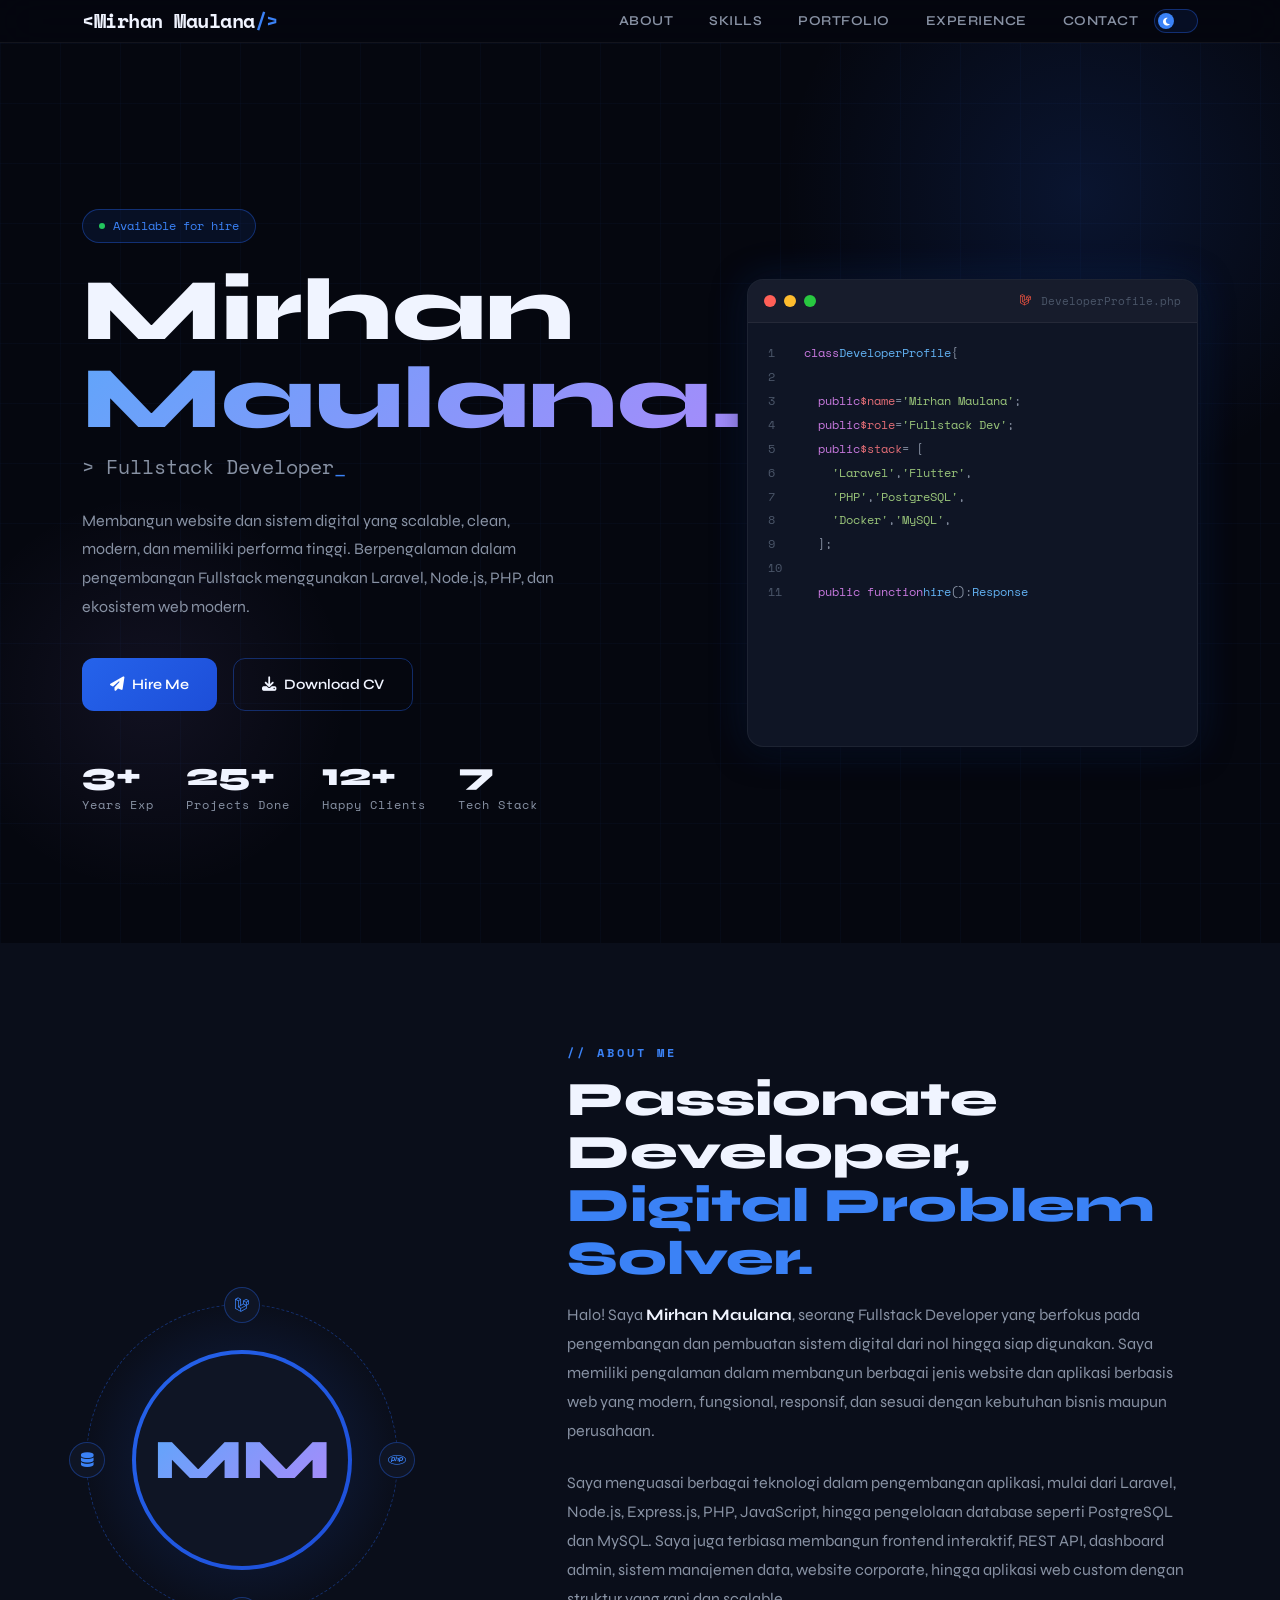
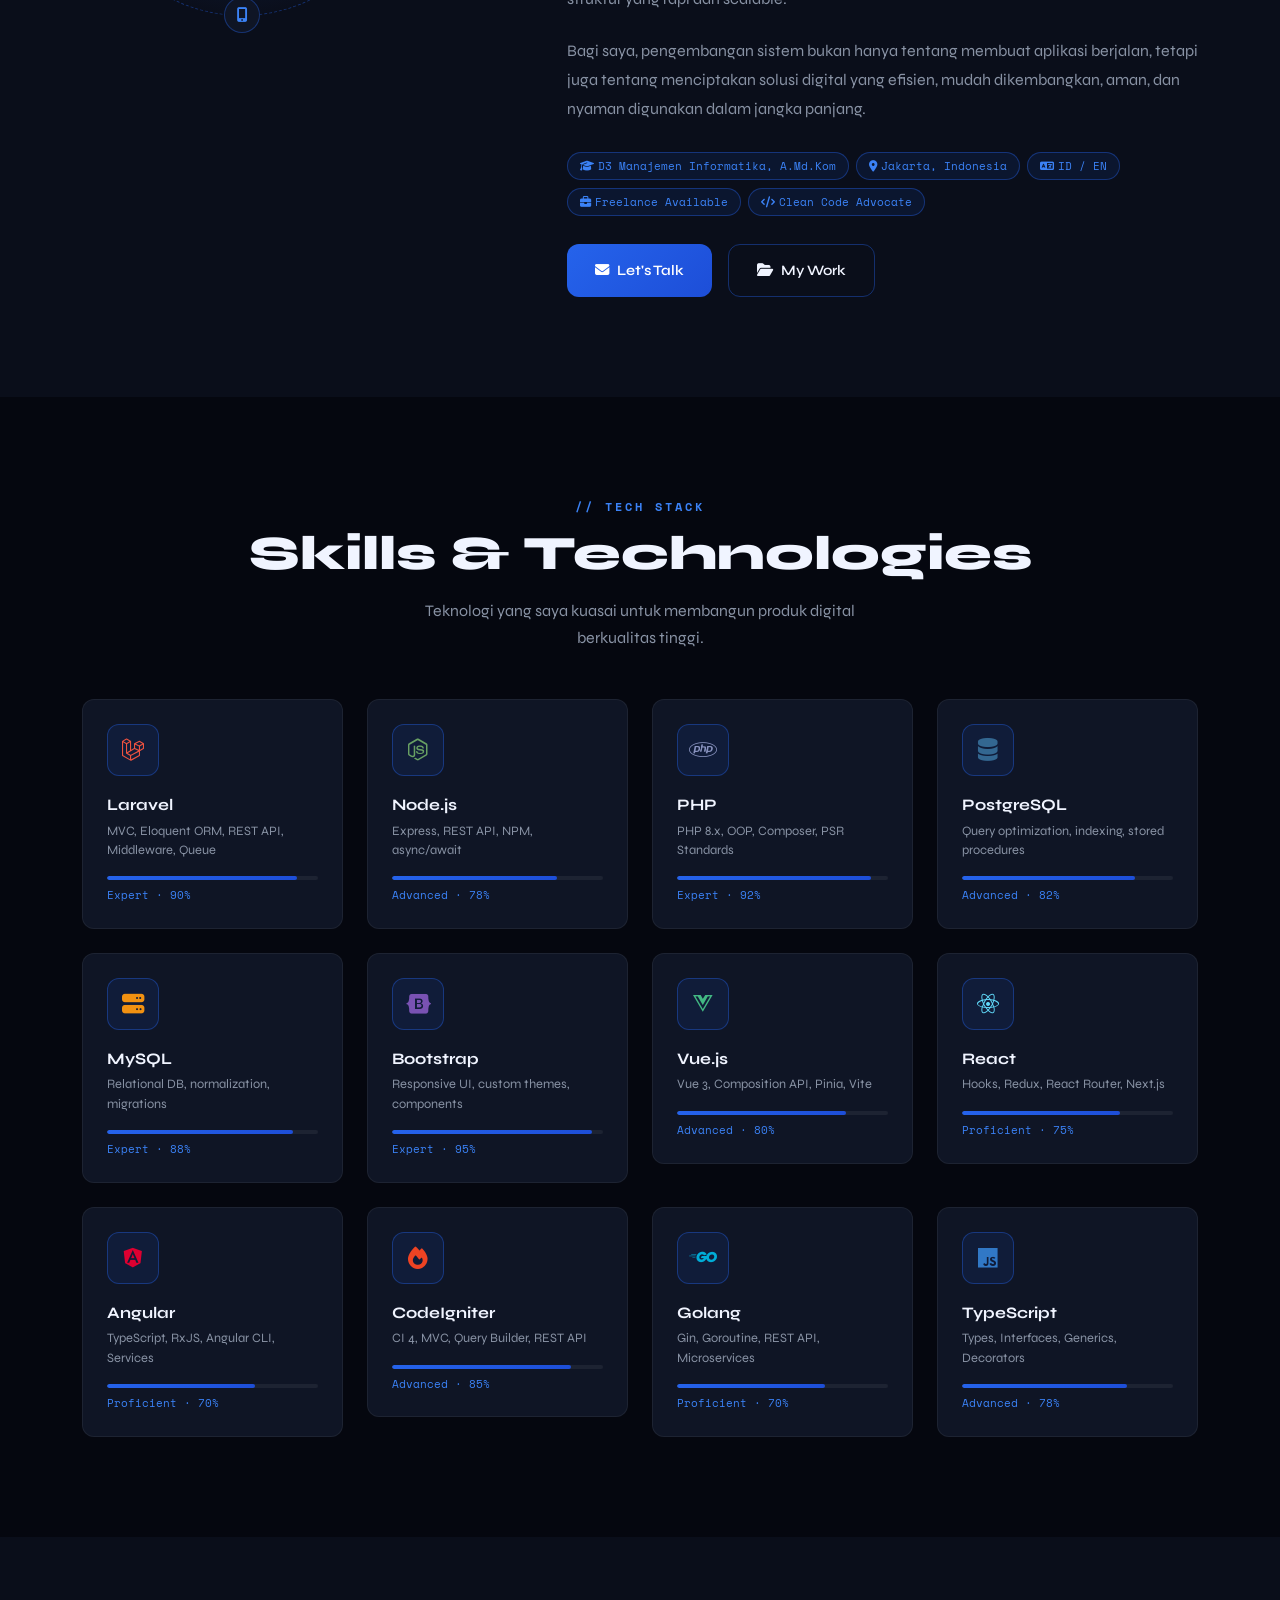
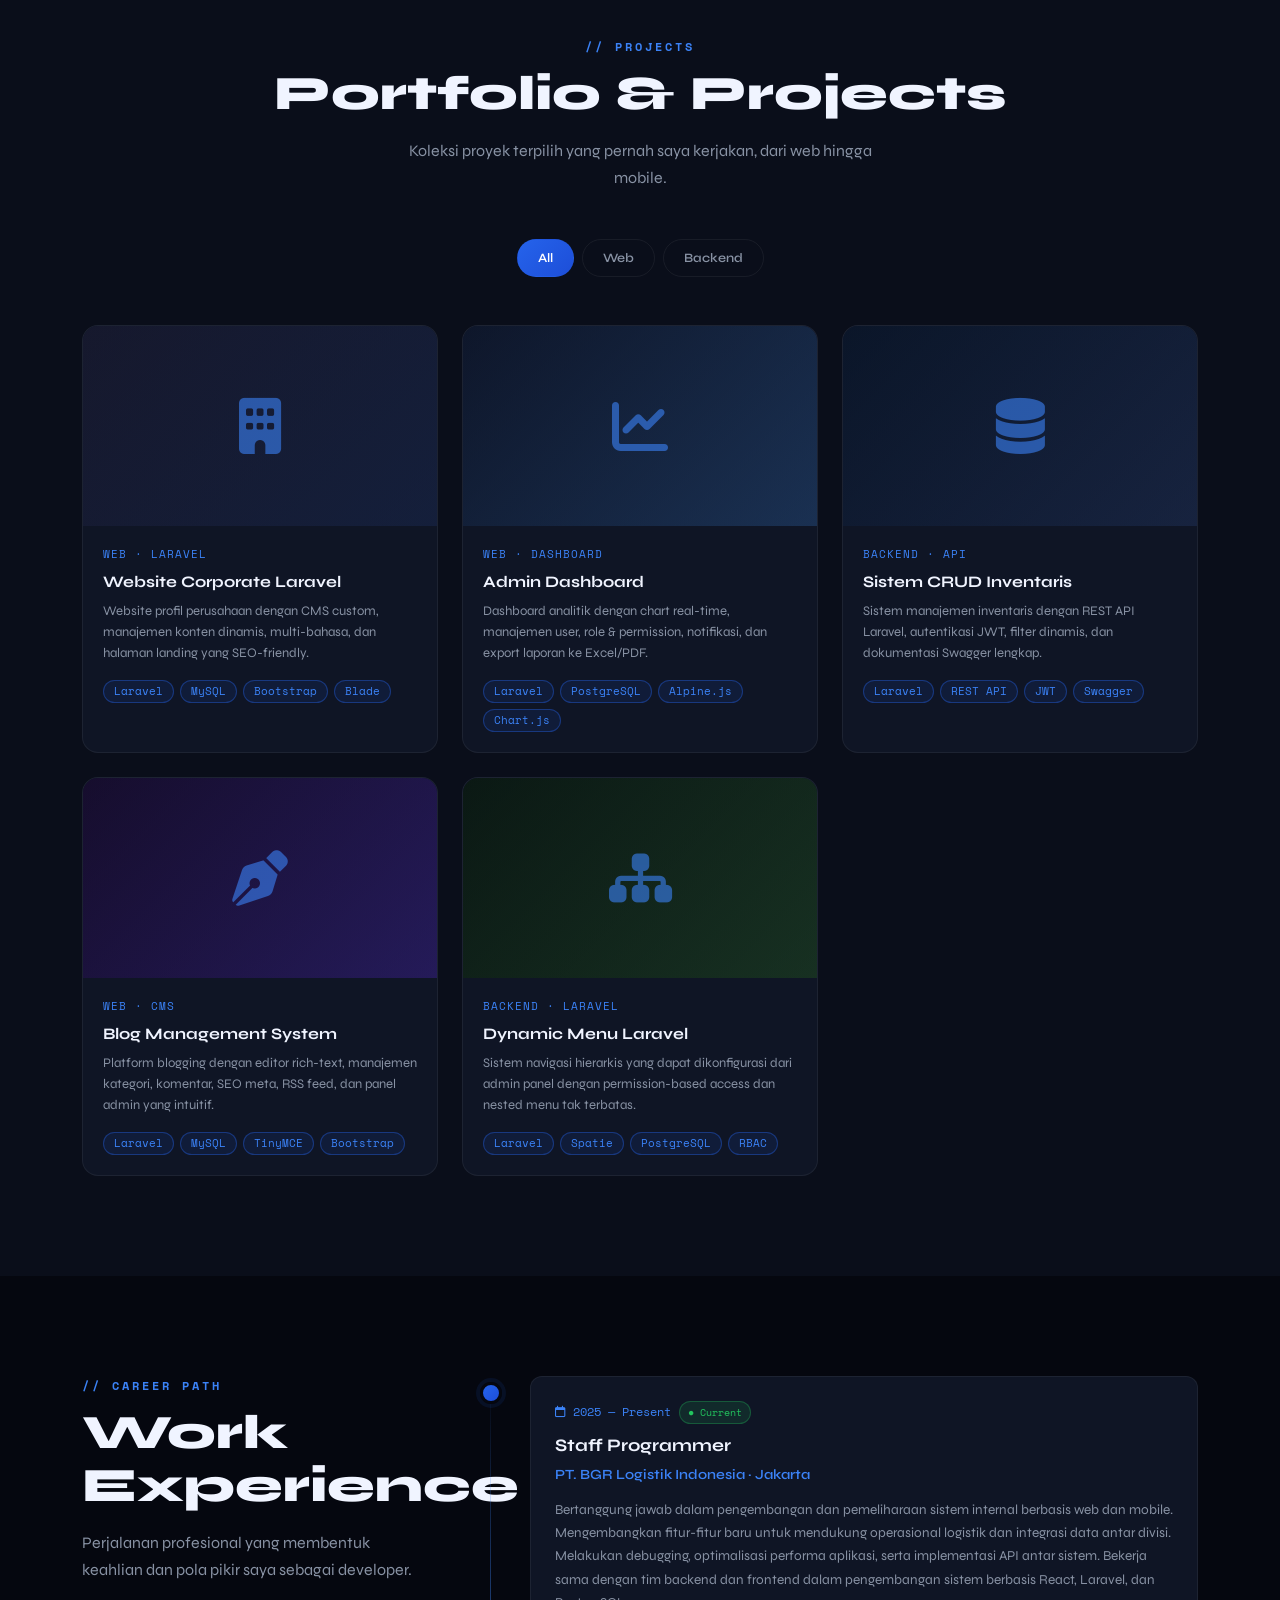
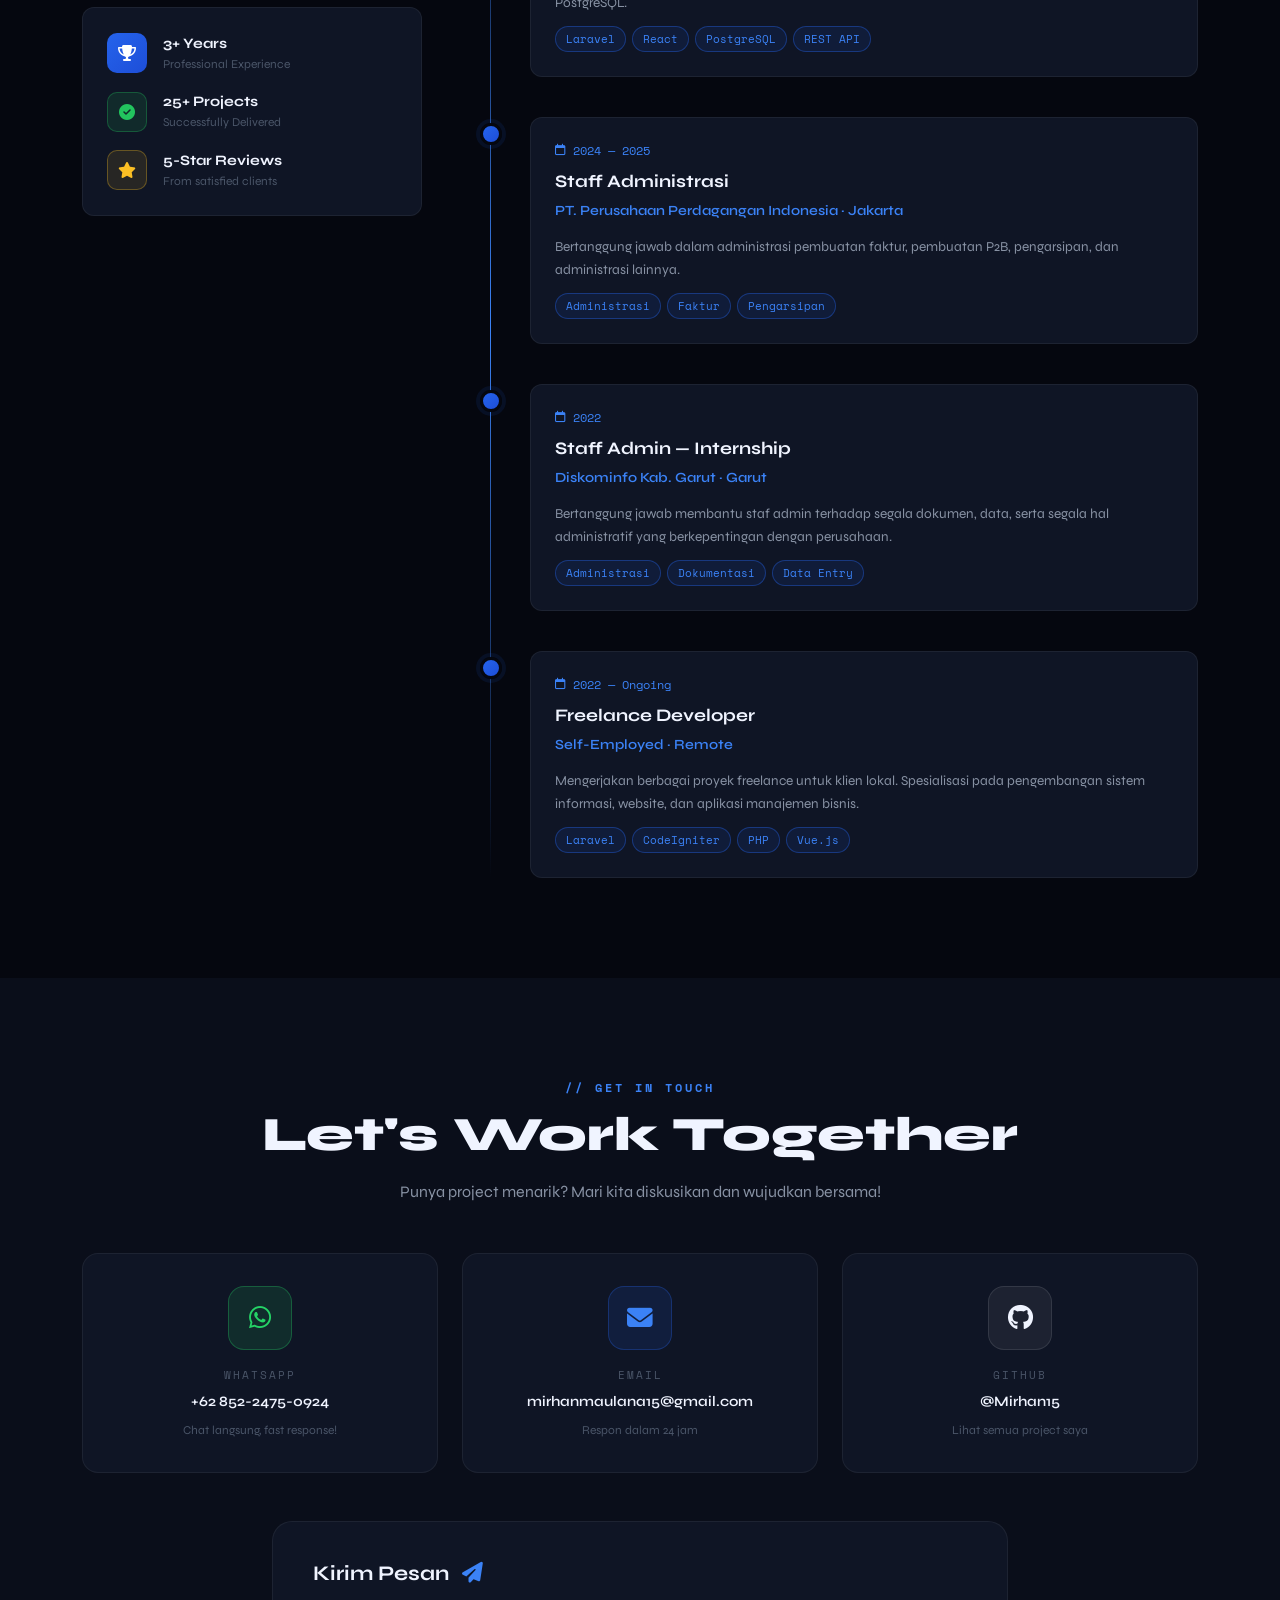
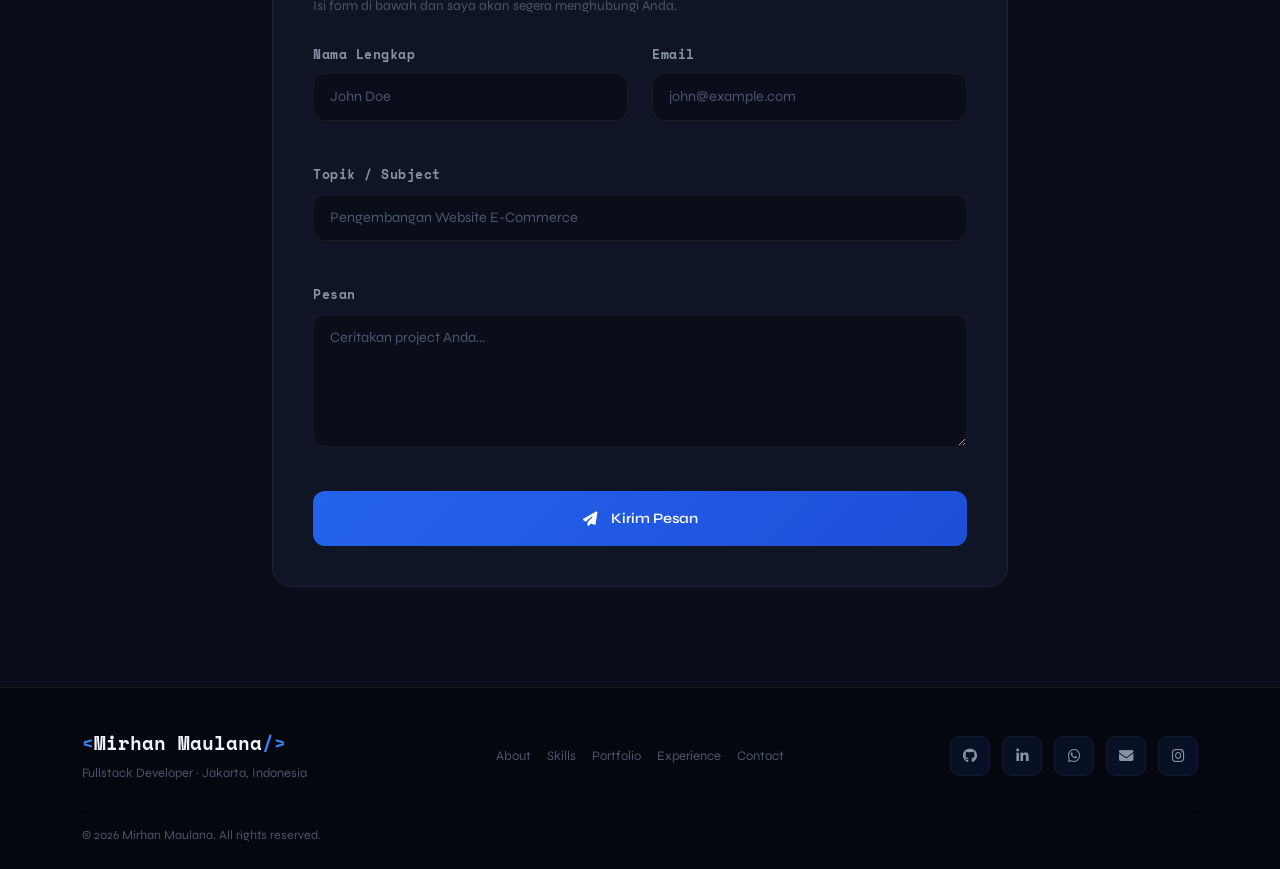
==== commit 56d9efd1: "update" ====
--- a/index.html
+++ b/index.html
@@ -5,6 +5,7 @@
   <meta name="viewport" content="width=device-width, initial-scale=1.0" />
   <meta name="description" content="Portfolio pribadi - Fullstack Developer spesialis Laravel, Flutter, PHP, dan PostgreSQL." />
   <title>Mirhan Maulana — Fullstack Developer</title>
+  <link rel="icon" type="image/svg+xml" href="data:image/svg+xml,<svg xmlns='http://www.w3.org/2000/svg' viewBox='0 0 100 100'><rect width='100' height='100' rx='20' fill='%232563eb'/><text x='50' y='68' font-family='Arial' font-weight='bold' font-size='42' text-anchor='middle' fill='white'>MM</text></svg>" />
 
   <!-- Bootstrap 5 -->
   <link rel="stylesheet" href="https://cdn.jsdelivr.net/npm/bootstrap@5.3.3/dist/css/bootstrap.min.css" />
@@ -24,7 +25,7 @@
 ════════════════════════════════════════ -->
 <div id="loader">
   <div class="loader-inner">
-    <div class="loader-logo"><span>&lt;</span>MirhanM <span>/&gt;</span></div>
+    <div class="loader-logo"><span>&lt;</span>Mirhan Maulana <span>/&gt;</span></div>
     <div class="loader-bar"><div class="loader-progress"></div></div>
   </div>
 </div>
@@ -35,7 +36,7 @@
 <nav class="navbar navbar-expand-lg" id="mainNav">
   <div class="container">
     <a class="navbar-brand" href="#hero">
-      <span>&lt;</span>MirhanM<span class="accent">/&gt;</span>
+      <span>&lt;</span>Mirhan Maulana<span class="accent">/&gt;</span>
     </a>
 
     <div class="d-flex align-items-center gap-3 order-lg-3">
@@ -84,7 +85,7 @@
           &gt;&nbsp;<span id="typedText"></span><span class="typed-cursor">_</span>
         </p>
         <p class="hero-desc">
-          Membangun aplikasi web dan mobile yang scalable, clean, dan performa tinggi. Spesialis Laravel, Flutter, dan ekosistem PHP modern.
+          Membangun website dan sistem digital yang scalable, clean, modern, dan memiliki performa tinggi. Berpengalaman dalam pengembangan Fullstack menggunakan Laravel, Node.js, PHP, dan ekosistem web modern.
         </p>
         <div class="hero-cta d-flex flex-wrap gap-3">
           <a href="#contact" class="btn-primary-custom">
@@ -154,25 +155,34 @@
     <div class="row align-items-center g-5">
       <div class="col-lg-5 text-center text-lg-start reveal">
         <div class="about-image-wrap d-inline-block">
-          <div class="about-img-placeholder">
-            <i class="fa-solid fa-user-tie"></i>
-            <span style="color:var(--text-muted);font-size:0.8rem;font-family:var(--font-mono)">photo.jpg</span>
-          </div>
-          <div class="about-frame"></div>
-          <div class="about-badge-float">
-            <span class="badge-float-num">3+</span>
-            <span class="badge-float-label">Years Experience</span>
-          </div>
+          <div class="about-avatar-wrap">
+            <div class="about-avatar-ring">
+              <div class="about-avatar-inner">
+                <span class="about-avatar-initials">MM</span>
+                <div class="about-avatar-orbit">
+                  <span class="orbit-dot" style="--i:0"><i class="fa-brands fa-laravel"></i></span>
+                  <span class="orbit-dot" style="--i:1"><i class="fa-brands fa-php"></i></span>
+                  <span class="orbit-dot" style="--i:2"><i class="fa-solid fa-mobile-screen-button"></i></span>
+                  <span class="orbit-dot" style="--i:3"><i class="fa-solid fa-database"></i></span>
+                </div>
+              </div>
+            </div>
+            <div class="about-avatar-glow"></div>
+          </div>
+
         </div>
       </div>
       <div class="col-lg-7 about-text reveal" data-delay="150">
         <span class="section-label">// about me</span>
-        <h2 class="section-title">Passionate Developer,<br><span style="color:var(--accent-bright)">Problem Solver.</span></h2>
+        <h2 class="section-title">Passionate Developer,<br><span style="color:var(--accent-bright)">Digital Problem Solver.</span></h2>
         <p class="mb-4" style="color:var(--text-secondary);line-height:1.8;">
-          Halo! Saya <strong style="color:var(--text-primary)">Mirhan Maulana</strong>, seorang Fullstack Developer yang berfokus pada pengembangan aplikasi web dan mobile. Dengan pengalaman lebih dari 3 tahun, saya telah membantu berbagai klien dan perusahaan mewujudkan ide digital mereka menjadi produk nyata yang fungsional dan estetis.
+          Halo! Saya <strong style="color:var(--text-primary)">Mirhan Maulana</strong>, seorang Fullstack Developer yang berfokus pada pengembangan dan pembuatan sistem digital dari nol hingga siap digunakan. Saya memiliki pengalaman dalam membangun berbagai jenis website dan aplikasi berbasis web yang modern, fungsional, responsif, dan sesuai dengan kebutuhan bisnis maupun perusahaan.
         </p>
         <p class="mb-4" style="color:var(--text-secondary);line-height:1.8;">
-          Spesialisasi saya adalah ekosistem Laravel untuk backend, Flutter untuk aplikasi mobile lintas platform, dan PostgreSQL/MySQL sebagai basis data. Saya percaya bahwa kode yang baik adalah kode yang mudah dibaca, dipelihara, dan diskalakan.
+          Saya menguasai berbagai teknologi dalam pengembangan aplikasi, mulai dari Laravel, Node.js, Express.js, PHP, JavaScript, hingga pengelolaan database seperti PostgreSQL dan MySQL. Saya juga terbiasa membangun frontend interaktif, REST API, dashboard admin, sistem manajemen data, website corporate, hingga aplikasi web custom dengan struktur yang rapi dan scalable.
+        </p>
+        <p class="mb-4" style="color:var(--text-secondary);line-height:1.8;">
+          Bagi saya, pengembangan sistem bukan hanya tentang membuat aplikasi berjalan, tetapi juga tentang menciptakan solusi digital yang efisien, mudah dikembangkan, aman, dan nyaman digunakan dalam jangka panjang.
         </p>
         <div class="mb-4">
           <span class="about-tag"><i class="fa-solid fa-graduation-cap me-1"></i>D3 Manajemen Informatika, A.Md.Kom</span>
@@ -219,16 +229,16 @@
         </div>
       </div>
 
-      <!-- Flutter -->
+      <!-- Node.js -->
       <div class="col-6 col-md-4 col-lg-3 reveal" data-delay="80">
         <div class="skill-card">
           <div class="skill-icon">
-            <i class="fa-solid fa-mobile-screen-button" style="color:#54c5f8;"></i>
-          </div>
-          <div class="skill-name">Flutter</div>
-          <div class="skill-desc">Cross-platform, BLoC, Provider, Dio, GetX</div>
-          <div class="skill-bar-wrap"><div class="skill-bar" data-level="80"></div></div>
-          <span class="skill-level">Advanced · 80%</span>
+            <i class="fa-brands fa-node-js" style="color:#68a063;"></i>
+          </div>
+          <div class="skill-name">Node.js</div>
+          <div class="skill-desc">Express, REST API, NPM, async/await</div>
+          <div class="skill-bar-wrap"><div class="skill-bar" data-level="78"></div></div>
+          <span class="skill-level">Advanced · 78%</span>
         </div>
       </div>
 
@@ -284,29 +294,81 @@
         </div>
       </div>
 
-      <!-- Docker -->
+      <!-- Vue.js -->
       <div class="col-6 col-md-4 col-lg-3 reveal" data-delay="480">
         <div class="skill-card">
           <div class="skill-icon">
-            <i class="fa-brands fa-docker" style="color:#0db7ed;"></i>
-          </div>
-          <div class="skill-name">Docker</div>
-          <div class="skill-desc">Containerization, Compose, CI/CD pipeline</div>
+            <i class="fa-brands fa-vuejs" style="color:#42b883;"></i>
+          </div>
+          <div class="skill-name">Vue.js</div>
+          <div class="skill-desc">Vue 3, Composition API, Pinia, Vite</div>
+          <div class="skill-bar-wrap"><div class="skill-bar" data-level="80"></div></div>
+          <span class="skill-level">Advanced · 80%</span>
+        </div>
+      </div>
+
+      <!-- React -->
+      <div class="col-6 col-md-4 col-lg-3 reveal" data-delay="560">
+        <div class="skill-card">
+          <div class="skill-icon">
+            <i class="fa-brands fa-react" style="color:#61dafb;"></i>
+          </div>
+          <div class="skill-name">React</div>
+          <div class="skill-desc">Hooks, Redux, React Router, Next.js</div>
           <div class="skill-bar-wrap"><div class="skill-bar" data-level="75"></div></div>
           <span class="skill-level">Proficient · 75%</span>
         </div>
       </div>
 
-      <!-- Git -->
-      <div class="col-6 col-md-4 col-lg-3 reveal" data-delay="560">
-        <div class="skill-card">
-          <div class="skill-icon">
-            <i class="fa-brands fa-git-alt" style="color:#f34f29;"></i>
-          </div>
-          <div class="skill-name">Git / GitHub</div>
-          <div class="skill-desc">Version control, branching, pull requests, CI</div>
-          <div class="skill-bar-wrap"><div class="skill-bar" data-level="88"></div></div>
-          <span class="skill-level">Advanced · 88%</span>
+      <!-- Angular -->
+      <div class="col-6 col-md-4 col-lg-3 reveal" data-delay="640">
+        <div class="skill-card">
+          <div class="skill-icon">
+            <i class="fa-brands fa-angular" style="color:#dd0031;"></i>
+          </div>
+          <div class="skill-name">Angular</div>
+          <div class="skill-desc">TypeScript, RxJS, Angular CLI, Services</div>
+          <div class="skill-bar-wrap"><div class="skill-bar" data-level="70"></div></div>
+          <span class="skill-level">Proficient · 70%</span>
+        </div>
+      </div>
+
+      <!-- CodeIgniter -->
+      <div class="col-6 col-md-4 col-lg-3 reveal" data-delay="720">
+        <div class="skill-card">
+          <div class="skill-icon">
+            <i class="fa-solid fa-fire" style="color:#ee4323;"></i>
+          </div>
+          <div class="skill-name">CodeIgniter</div>
+          <div class="skill-desc">CI 4, MVC, Query Builder, REST API</div>
+          <div class="skill-bar-wrap"><div class="skill-bar" data-level="85"></div></div>
+          <span class="skill-level">Advanced · 85%</span>
+        </div>
+      </div>
+
+      <!-- Golang -->
+      <div class="col-6 col-md-4 col-lg-3 reveal" data-delay="800">
+        <div class="skill-card">
+          <div class="skill-icon">
+            <i class="fa-brands fa-golang" style="color:#00acd7;"></i>
+          </div>
+          <div class="skill-name">Golang</div>
+          <div class="skill-desc">Gin, Goroutine, REST API, Microservices</div>
+          <div class="skill-bar-wrap"><div class="skill-bar" data-level="70"></div></div>
+          <span class="skill-level">Proficient · 70%</span>
+        </div>
+      </div>
+
+      <!-- TypeScript -->
+      <div class="col-6 col-md-4 col-lg-3 reveal" data-delay="880">
+        <div class="skill-card">
+          <div class="skill-icon">
+            <i class="fa-brands fa-js" style="color:#3178c6;"></i>
+          </div>
+          <div class="skill-name">TypeScript</div>
+          <div class="skill-desc">Types, Interfaces, Generics, Decorators</div>
+          <div class="skill-bar-wrap"><div class="skill-bar" data-level="78"></div></div>
+          <span class="skill-level">Advanced · 78%</span>
         </div>
       </div>
 
@@ -329,7 +391,6 @@
     <div class="filter-btns justify-content-center reveal">
       <button class="filter-btn active" data-filter="all">All</button>
       <button class="filter-btn" data-filter="web">Web</button>
-      <button class="filter-btn" data-filter="mobile">Mobile</button>
       <button class="filter-btn" data-filter="backend">Backend</button>
     </div>
 
@@ -405,31 +466,6 @@
               <span class="project-tag">REST API</span>
               <span class="project-tag">JWT</span>
               <span class="project-tag">Swagger</span>
-            </div>
-          </div>
-        </div>
-      </div>
-
-      <!-- Project 4: Flutter App -->
-      <div class="col-md-6 col-lg-4 project-item reveal" data-cat="mobile" data-delay="0">
-        <div class="project-card h-100">
-          <div class="project-img-placeholder" style="position:relative;">
-            <div style="position:absolute;inset:0;background:linear-gradient(135deg,#0a2744,#054775);opacity:0.7;"></div>
-            <i class="fa-solid fa-mobile-screen" style="position:relative;z-index:1;"></i>
-            <div class="project-overlay">
-              <a href="#" class="overlay-btn" title="Play Store"><i class="fa-brands fa-google-play"></i></a>
-              <a href="#" class="overlay-btn" title="Source Code"><i class="fa-brands fa-github"></i></a>
-            </div>
-          </div>
-          <div class="project-body">
-            <span class="project-cat">Mobile · Flutter</span>
-            <h3 class="project-title">Flutter Mobile App</h3>
-            <p class="project-desc">Aplikasi mobile cross-platform (iOS &amp; Android) untuk manajemen tugas dengan notifikasi push, sinkronisasi offline, dan UI modern.</p>
-            <div class="project-tags">
-              <span class="project-tag">Flutter</span>
-              <span class="project-tag">Dart</span>
-              <span class="project-tag">GetX</span>
-              <span class="project-tag">Firebase</span>
             </div>
           </div>
         </div>
@@ -539,17 +575,16 @@
             <div class="timeline-card">
               <div class="exp-period">
                 <i class="fa-regular fa-calendar"></i>
-                Jan 2023 — Present
+                2025 — Present
                 <span class="exp-status">● Current</span>
               </div>
-              <div class="exp-role">Senior Fullstack Developer</div>
-              <div class="exp-company">PT. Digital Nusantara · Jakarta</div>
-              <p class="exp-desc">Memimpin tim pengembangan 4 orang untuk membangun platform SaaS B2B. Bertanggung jawab atas arsitektur backend Laravel, desain database PostgreSQL, dan review kode harian. Berhasil meningkatkan performa API sebesar 60% melalui optimasi query dan caching Redis.</p>
+              <div class="exp-role">Staff Programmer</div>
+              <div class="exp-company">PT. BGR Logistik Indonesia · Jakarta</div>
+              <p class="exp-desc">Bertanggung jawab dalam pengembangan dan pemeliharaan sistem internal berbasis web dan mobile. Mengembangkan fitur-fitur baru untuk mendukung operasional logistik dan integrasi data antar divisi. Melakukan debugging, optimalisasi performa aplikasi, serta implementasi API antar sistem. Bekerja sama dengan tim backend dan frontend dalam pengembangan sistem berbasis React, Laravel, dan PostgreSQL.</p>
               <div class="exp-skills">
                 <span class="exp-skill">Laravel</span>
+                <span class="exp-skill">React</span>
                 <span class="exp-skill">PostgreSQL</span>
-                <span class="exp-skill">Redis</span>
-                <span class="exp-skill">Docker</span>
                 <span class="exp-skill">REST API</span>
               </div>
             </div>
@@ -559,16 +594,14 @@
           <div class="timeline-item">
             <div class="timeline-dot"></div>
             <div class="timeline-card">
-              <div class="exp-period"><i class="fa-regular fa-calendar"></i> Jun 2021 — Des 2022</div>
-              <div class="exp-role">Fullstack Web Developer</div>
-              <div class="exp-company">CV. TechSolusi Indonesia · Bandung</div>
-              <p class="exp-desc">Membangun dan memelihara 8+ proyek web untuk berbagai klien, termasuk sistem manajemen sekolah, e-commerce, dan aplikasi HR. Mengimplementasikan integrasi payment gateway Midtrans dan WhatsApp Business API.</p>
+              <div class="exp-period"><i class="fa-regular fa-calendar"></i> 2024 — 2025</div>
+              <div class="exp-role">Staff Administrasi</div>
+              <div class="exp-company">PT. Perusahaan Perdagangan Indonesia · Jakarta</div>
+              <p class="exp-desc">Bertanggung jawab dalam administrasi pembuatan faktur, pembuatan P2B, pengarsipan, dan administrasi lainnya.</p>
               <div class="exp-skills">
-                <span class="exp-skill">Laravel</span>
-                <span class="exp-skill">MySQL</span>
-                <span class="exp-skill">Bootstrap</span>
-                <span class="exp-skill">jQuery</span>
-                <span class="exp-skill">Midtrans</span>
+                <span class="exp-skill">Administrasi</span>
+                <span class="exp-skill">Faktur</span>
+                <span class="exp-skill">Pengarsipan</span>
               </div>
             </div>
           </div>
@@ -577,15 +610,14 @@
           <div class="timeline-item">
             <div class="timeline-dot"></div>
             <div class="timeline-card">
-              <div class="exp-period"><i class="fa-regular fa-calendar"></i> Jan 2021 — Jun 2021</div>
-              <div class="exp-role">Mobile Developer (Flutter) — Internship</div>
-              <div class="exp-company">Startup XYZ · Remote</div>
-              <p class="exp-desc">Magang selama 6 bulan membangun fitur-fitur pada aplikasi Flutter consumer yang telah memiliki 10.000+ pengguna aktif. Fokus pada integrasi API, state management dengan Provider, dan UI implementation dari Figma.</p>
+              <div class="exp-period"><i class="fa-regular fa-calendar"></i> 2022</div>
+              <div class="exp-role">Staff Admin — Internship</div>
+              <div class="exp-company">Diskominfo Kab. Garut · Garut</div>
+              <p class="exp-desc">Bertanggung jawab membantu staf admin terhadap segala dokumen, data, serta segala hal administratif yang berkepentingan dengan perusahaan.</p>
               <div class="exp-skills">
-                <span class="exp-skill">Flutter</span>
-                <span class="exp-skill">Dart</span>
-                <span class="exp-skill">Provider</span>
-                <span class="exp-skill">REST API</span>
+                <span class="exp-skill">Administrasi</span>
+                <span class="exp-skill">Dokumentasi</span>
+                <span class="exp-skill">Data Entry</span>
               </div>
             </div>
           </div>
@@ -594,15 +626,15 @@
           <div class="timeline-item" style="margin-bottom:0;">
             <div class="timeline-dot"></div>
             <div class="timeline-card">
-              <div class="exp-period"><i class="fa-regular fa-calendar"></i> 2020 — Ongoing</div>
+              <div class="exp-period"><i class="fa-regular fa-calendar"></i> 2022 — Ongoing</div>
               <div class="exp-role">Freelance Developer</div>
               <div class="exp-company">Self-Employed · Remote</div>
-              <p class="exp-desc">Mengerjakan berbagai proyek freelance melalui Upwork, Freelancer, dan referral klien. Spesialisasi pada pengembangan sistem informasi, website UMKM, dan aplikasi manajemen bisnis untuk klien lokal dan internasional.</p>
+              <p class="exp-desc">Mengerjakan berbagai proyek freelance untuk klien lokal. Spesialisasi pada pengembangan sistem informasi, website, dan aplikasi manajemen bisnis.</p>
               <div class="exp-skills">
                 <span class="exp-skill">Laravel</span>
-                <span class="exp-skill">Flutter</span>
+                <span class="exp-skill">CodeIgniter</span>
                 <span class="exp-skill">PHP</span>
-                <span class="exp-skill">WordPress</span>
+                <span class="exp-skill">Vue.js</span>
               </div>
             </div>
           </div>
@@ -646,12 +678,12 @@
         </a>
       </div>
       <div class="col-md-4 reveal" data-delay="200">
-        <a href="#" target="_blank" class="contact-card" style="color:inherit;">
+        <a href="https://github.com/Mirhan15" target="_blank" class="contact-card" style="color:inherit;">
           <div class="contact-icon" style="background:rgba(255,255,255,0.06);border:1px solid rgba(255,255,255,0.1);color:var(--text-primary);">
             <i class="fa-brands fa-github"></i>
           </div>
           <div class="contact-label">GitHub</div>
-          <div class="contact-value">@mirhan15</div>
+          <div class="contact-value">@Mirhan15</div>
           <div style="font-size:0.75rem;color:var(--text-muted);margin-top:8px;">Lihat semua project saya</div>
         </a>
       </div>
@@ -704,7 +736,7 @@
   <div class="container">
     <div class="row align-items-center g-4">
       <div class="col-lg-4">
-        <div class="footer-brand"><span>&lt;</span>MirhanM<span>/&gt;</span></div>
+        <div class="footer-brand"><span>&lt;</span>Mirhan Maulana<span>/&gt;</span></div>
         <div class="footer-tagline">Fullstack Developer · Jakarta, Indonesia</div>
       </div>
       <div class="col-lg-4 text-lg-center">
@@ -718,18 +750,17 @@
       </div>
       <div class="col-lg-4 d-flex justify-content-lg-end">
         <div class="footer-social">
-          <a href="https://github.com/alexrizky" target="_blank" class="social-btn" title="GitHub"><i class="fa-brands fa-github"></i></a>
-          <a href="https://linkedin.com/in/alexrizky" target="_blank" class="social-btn" title="LinkedIn"><i class="fa-brands fa-linkedin-in"></i></a>
+          <a href="https://github.com/Mirhan15" target="_blank" class="social-btn" title="GitHub"><i class="fa-brands fa-github"></i></a>
+          <a href="https://linkedin.com/in/mirhan-maulana" target="_blank" class="social-btn" title="LinkedIn"><i class="fa-brands fa-linkedin-in"></i></a>
           <a href="https://wa.me/6285224750924" target="_blank" class="social-btn" title="WhatsApp"><i class="fa-brands fa-whatsapp"></i></a>
           <a href="mailto:mirhanmaulana15@gmail.com" class="social-btn" title="Email"><i class="fa-solid fa-envelope"></i></a>
-          <a href="https://instagram.com/alexrizky" target="_blank" class="social-btn" title="Instagram"><i class="fa-brands fa-instagram"></i></a>
+          <a href="https://instagram.com/mirhan.maulana" target="_blank" class="social-btn" title="Instagram"><i class="fa-brands fa-instagram"></i></a>
         </div>
       </div>
     </div>
     <hr class="footer-divider" />
     <div class="d-flex flex-wrap justify-content-between align-items-center gap-2">
       <span class="footer-copy">© 2026 Mirhan Maulana. All rights reserved.</span>
-      <span class="footer-copy" style="font-family:var(--font-mono);">Built with <i class="fa-solid fa-heart" style="color:#e05c5c;"></i> using Laravel &amp; Bootstrap 5</span>
     </div>
   </div>
 </footer>
--- a/css/style.css
+++ b/css/style.css
@@ -515,6 +515,92 @@
   font-family: var(--font-heading);
 }
 
+/* ── About Avatar Animated ── */
+.about-avatar-wrap {
+  position: relative;
+  display: inline-flex;
+  align-items: center;
+  justify-content: center;
+  width: 320px;
+  height: 320px;
+  margin-bottom: 20px;
+}
+
+.about-avatar-glow {
+  position: absolute;
+  inset: 0;
+  border-radius: 50%;
+  background: radial-gradient(circle, rgba(37,99,235,0.25) 0%, transparent 70%);
+  animation: glowFloat 4s ease-in-out infinite;
+}
+
+.about-avatar-ring {
+  width: 220px;
+  height: 220px;
+  border-radius: 50%;
+  padding: 4px;
+  background: var(--gradient);
+  animation: rotateSlow 10s linear infinite;
+  position: relative;
+  z-index: 1;
+}
+
+.about-avatar-inner {
+  width: 100%;
+  height: 100%;
+  border-radius: 50%;
+  background: var(--bg-card);
+  display: flex;
+  align-items: center;
+  justify-content: center;
+  position: relative;
+  animation: rotateSlow 10s linear infinite reverse;
+}
+
+.about-avatar-initials {
+  font-family: var(--font-heading);
+  font-size: 3.5rem;
+  font-weight: 800;
+  background: var(--gradient-text);
+  -webkit-background-clip: text;
+  -webkit-text-fill-color: transparent;
+  background-clip: text;
+  line-height: 1;
+}
+
+.about-avatar-orbit {
+  position: absolute;
+  inset: -50px;
+  border-radius: 50%;
+  border: 1px dashed var(--border-accent);
+  animation: rotateSlow 12s linear infinite;
+}
+
+.orbit-dot {
+  position: absolute;
+  width: 36px;
+  height: 36px;
+  background: var(--bg-card);
+  border: 1px solid var(--border-accent);
+  border-radius: 50%;
+  display: flex;
+  align-items: center;
+  justify-content: center;
+  font-size: 0.9rem;
+  color: var(--accent-bright);
+  animation: rotateSlow 12s linear infinite reverse;
+}
+
+.orbit-dot:nth-child(1) { top: -18px; left: calc(50% - 18px); }
+.orbit-dot:nth-child(2) { right: -18px; top: calc(50% - 18px); }
+.orbit-dot:nth-child(3) { bottom: -18px; left: calc(50% - 18px); }
+.orbit-dot:nth-child(4) { left: -18px; top: calc(50% - 18px); }
+
+@keyframes rotateSlow {
+  from { transform: rotate(0deg); }
+  to { transform: rotate(360deg); }
+}
+
 /* ── About ── */
 #about { background: var(--bg-secondary); }
 
@@ -1172,10 +1258,25 @@
   .timeline::before { left: 12px; }
   .timeline-item { padding-left: 44px; }
   .timeline-dot { left: 2px; }
+  .about-avatar-wrap { width: 260px; height: 260px; }
+  .about-avatar-ring { width: 180px; height: 180px; }
+  .about-avatar-initials { font-size: 2.8rem; }
 }
 
 @media (max-width: 767.98px) {
   section { padding: 60px 0; }
   .hero-stats { gap: 20px; flex-wrap: wrap; }
   .contact-form-wrap { padding: 24px; }
-}
+  .about-text { padding: 0 16px; margin-top: 32px; text-align: center; }
+  .about-text .d-flex { justify-content: center; }
+  .about-tag { font-size: 0.65rem; padding: 3px 10px; }
+  .section-title { font-size: 1.6rem; }
+  .about-avatar-wrap { width: 220px; height: 220px; margin: 0 auto; }
+  .about-avatar-ring { width: 160px; height: 160px; }
+  .about-avatar-initials { font-size: 2.4rem; }
+  .about-avatar-orbit { inset: -40px; }
+  .orbit-dot { width: 30px; height: 30px; font-size: 0.75rem; }
+  #about .container { padding-left: 20px; padding-right: 20px; }
+  #about .row { margin: 0; }
+  #about .col-lg-7 { padding: 0 8px; }
+}
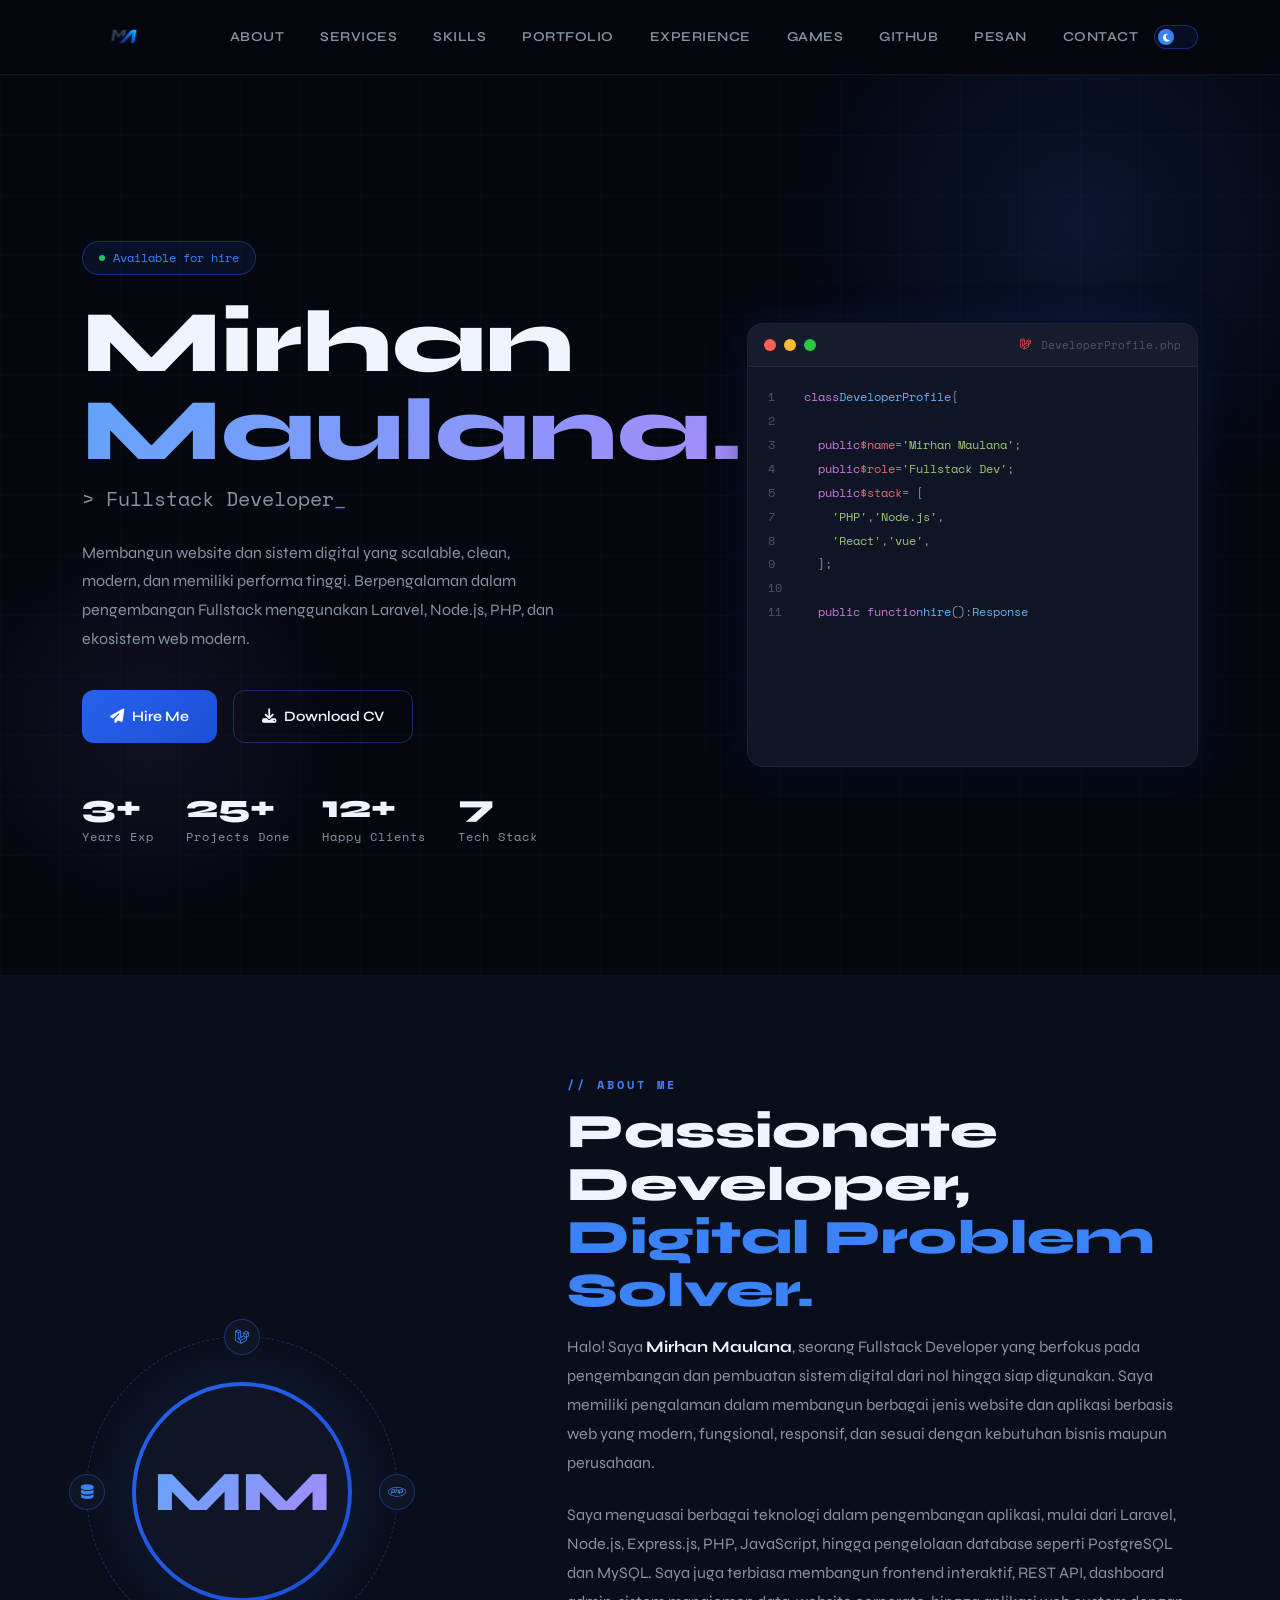
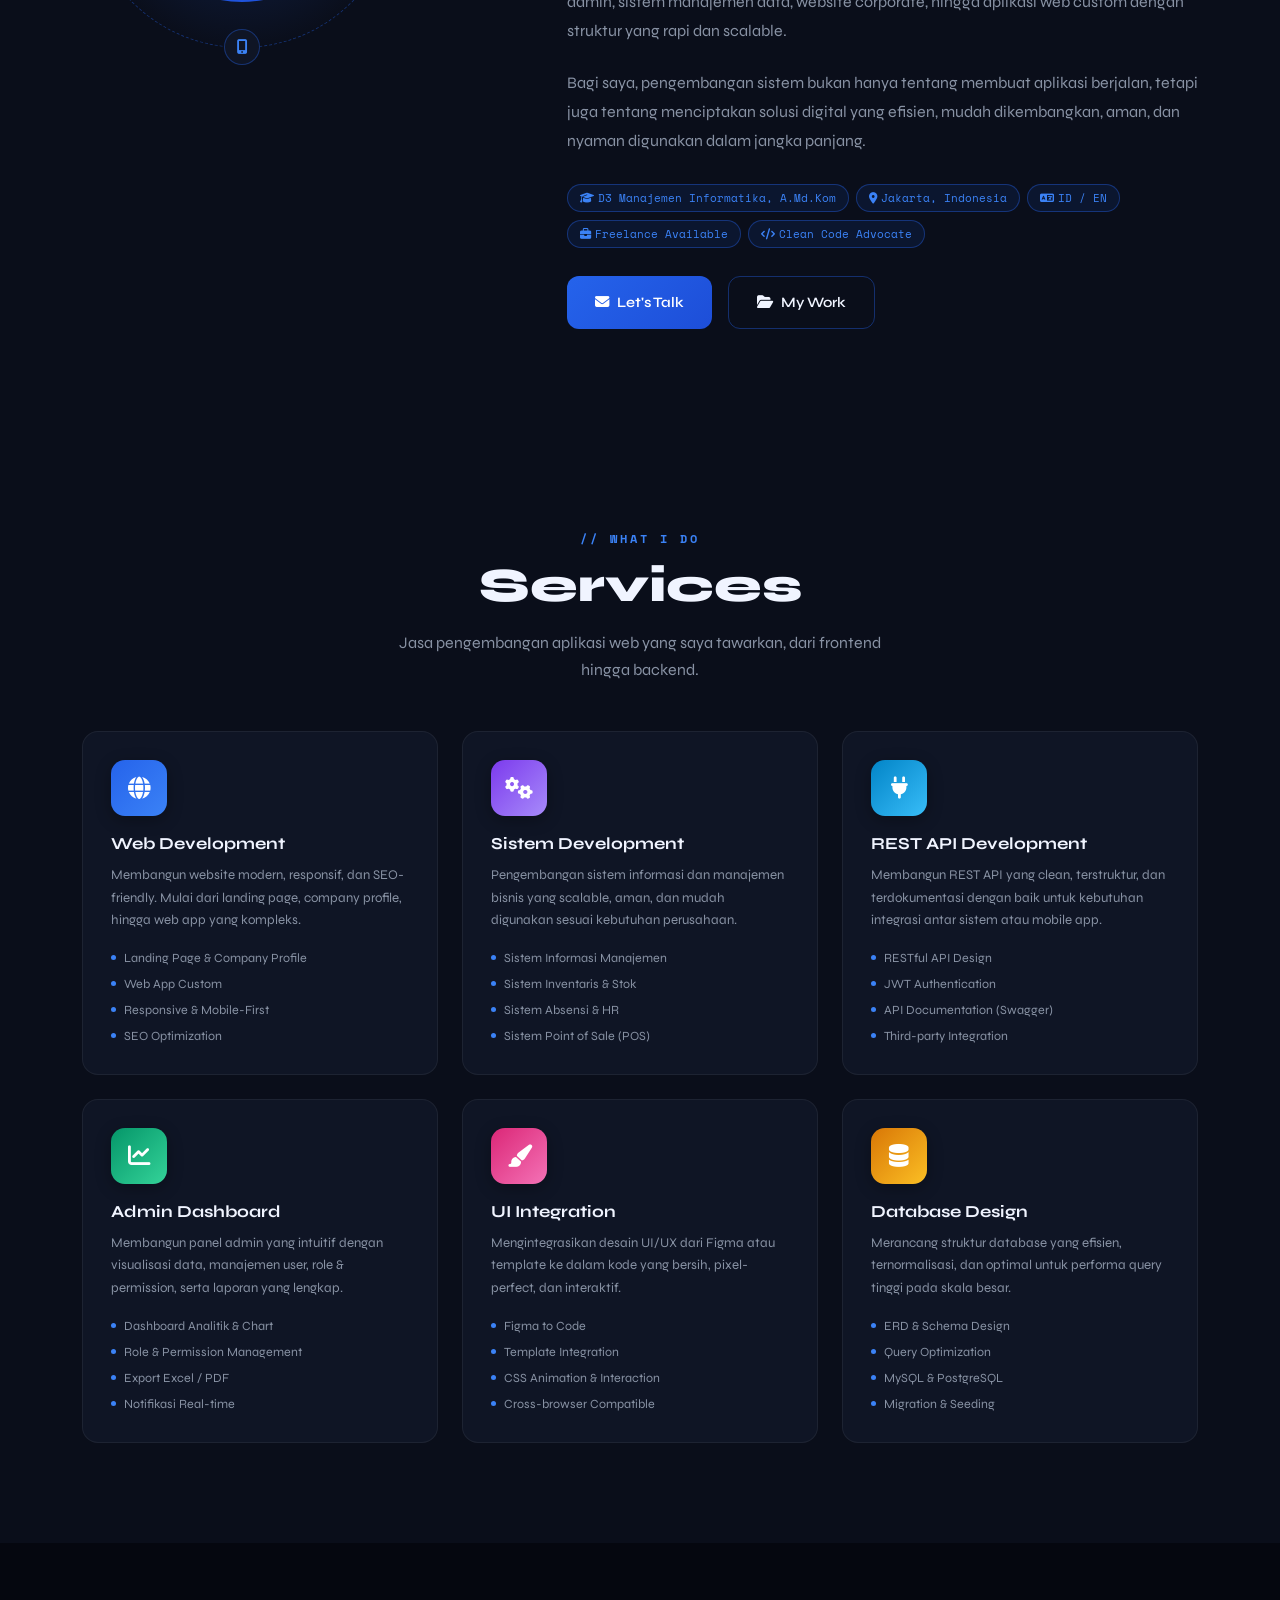
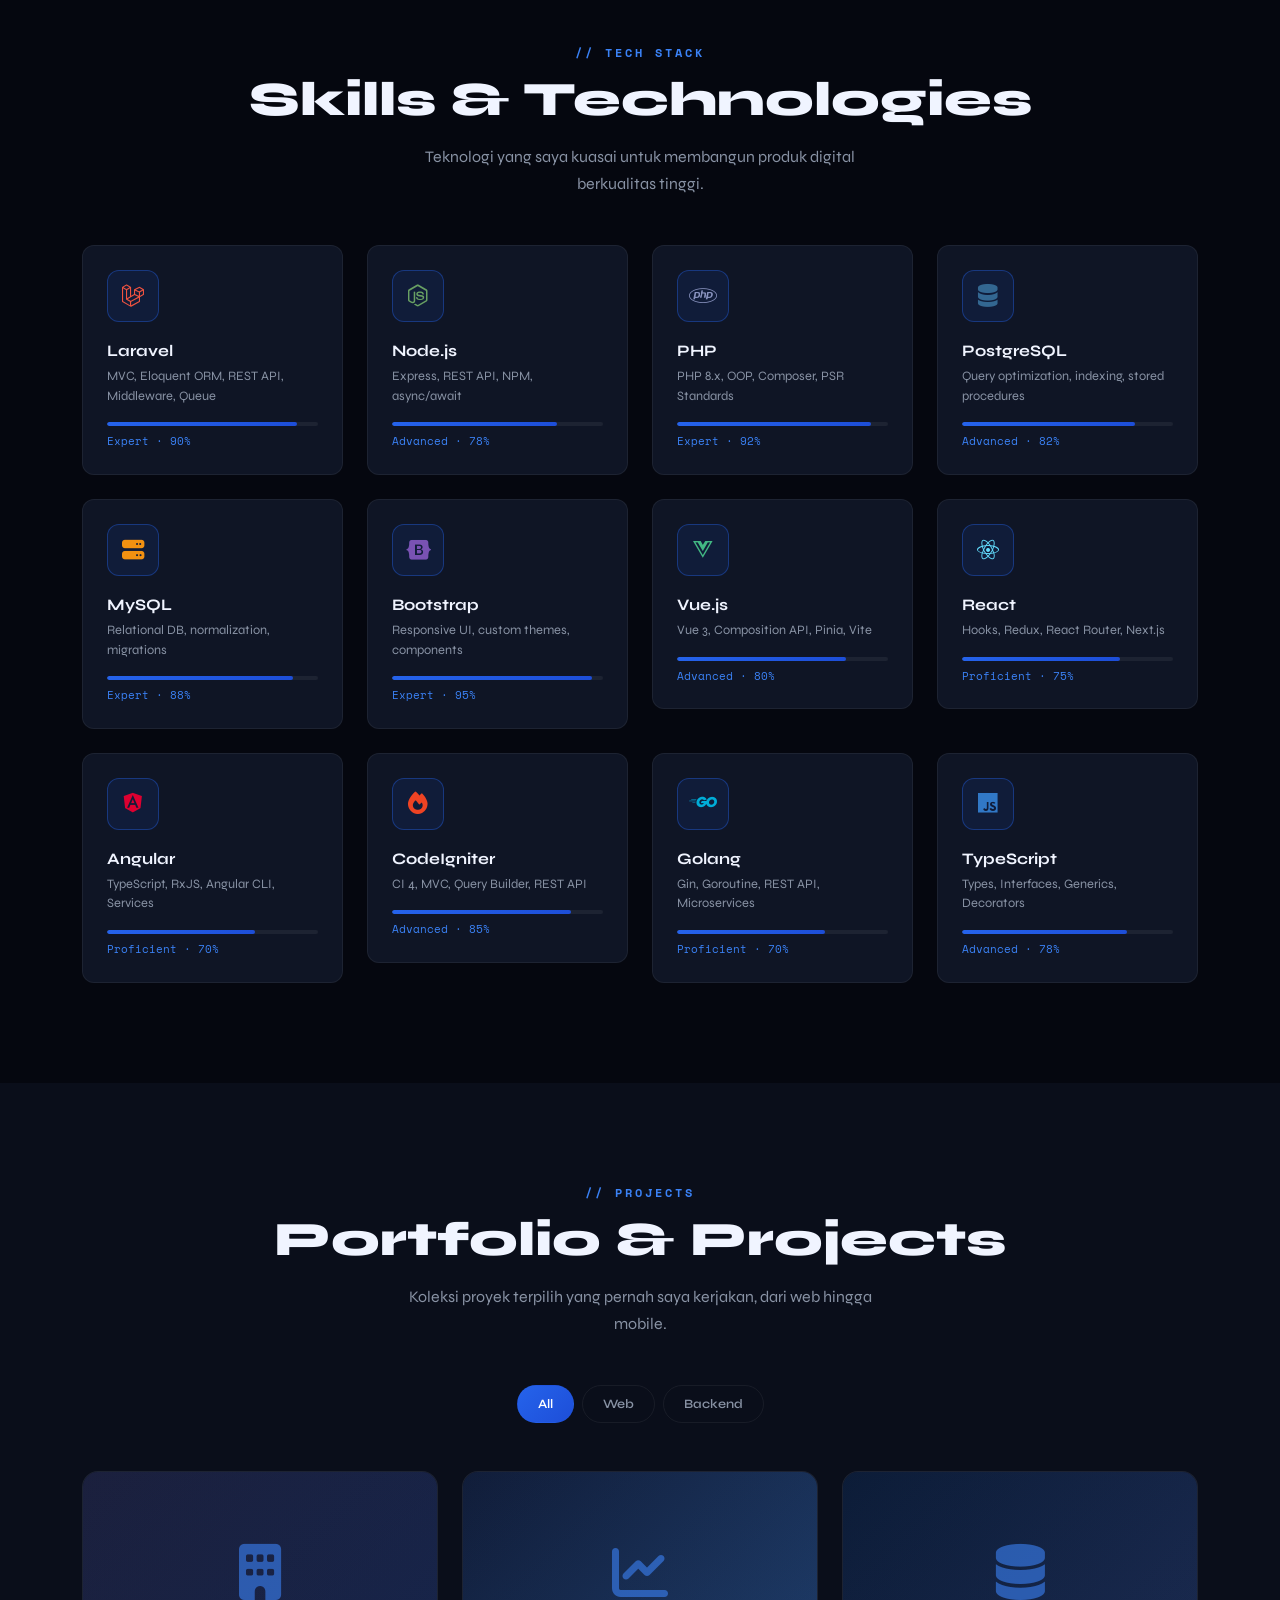
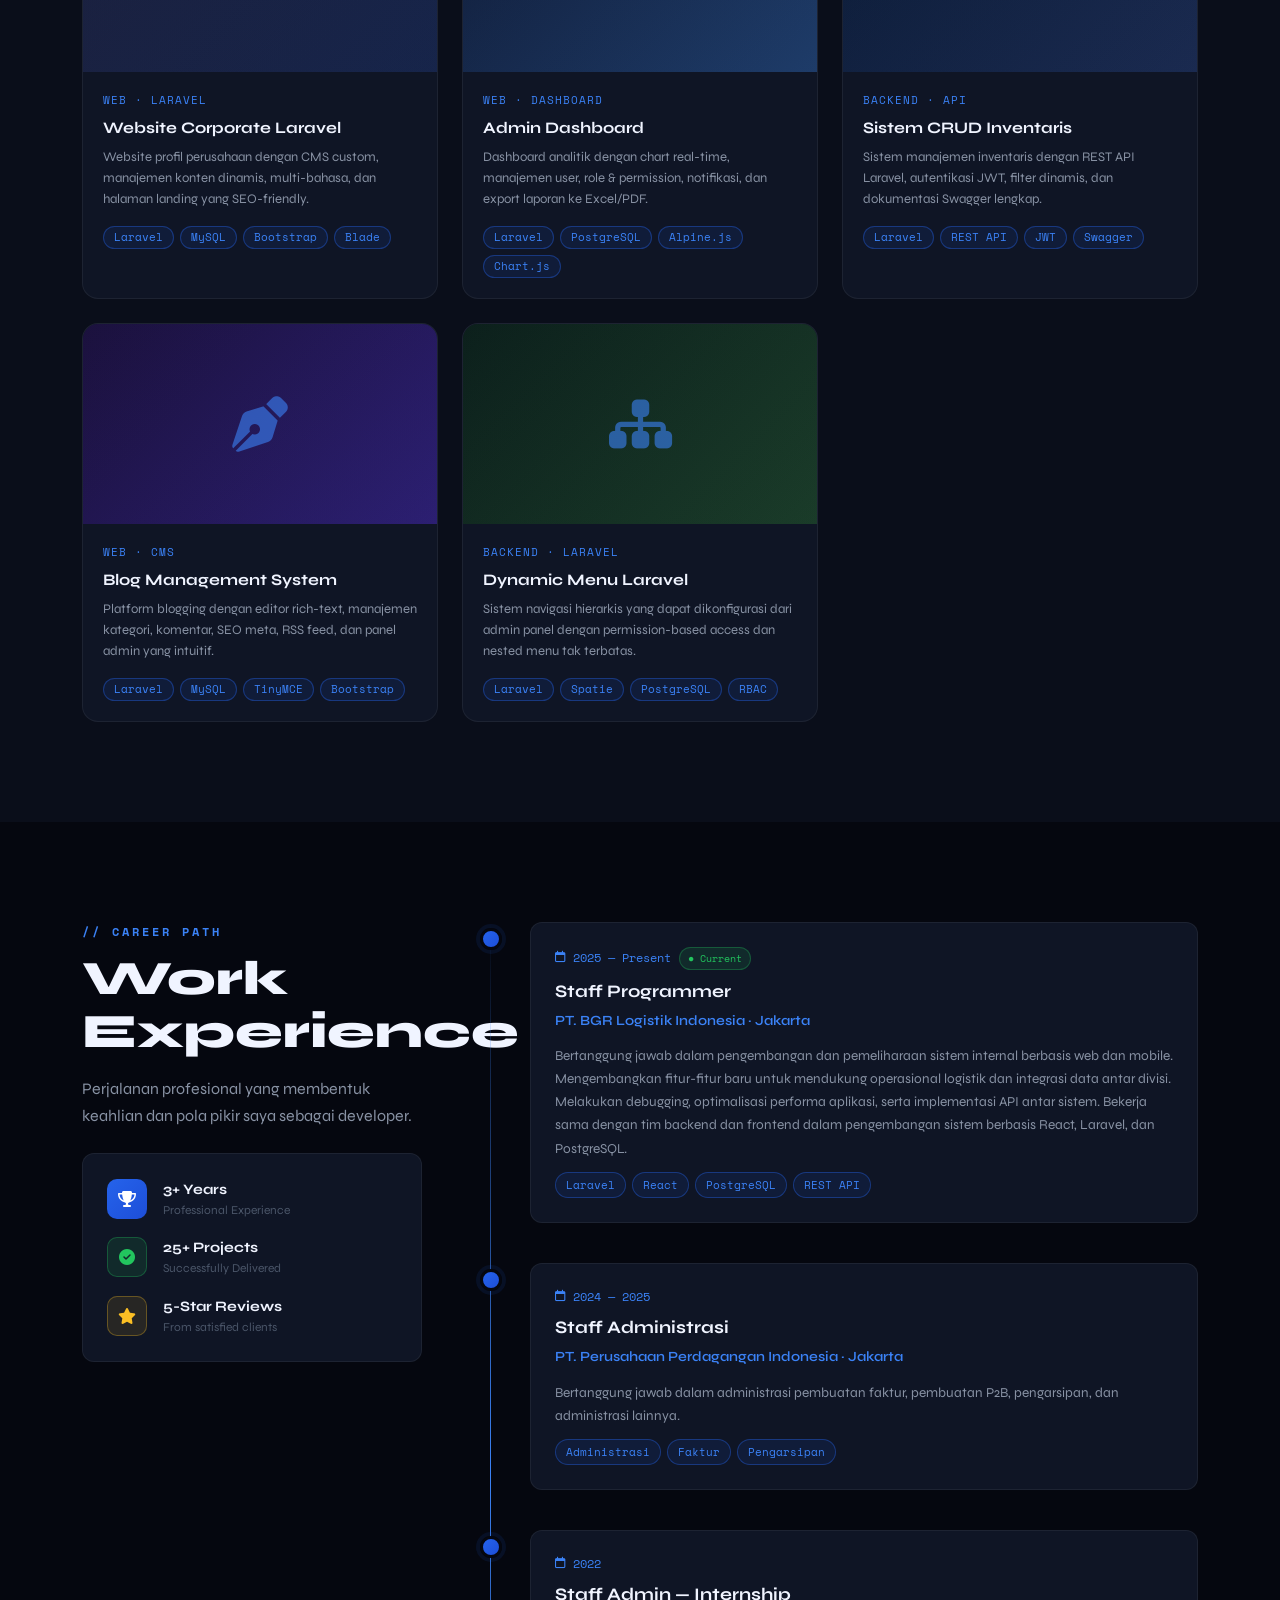
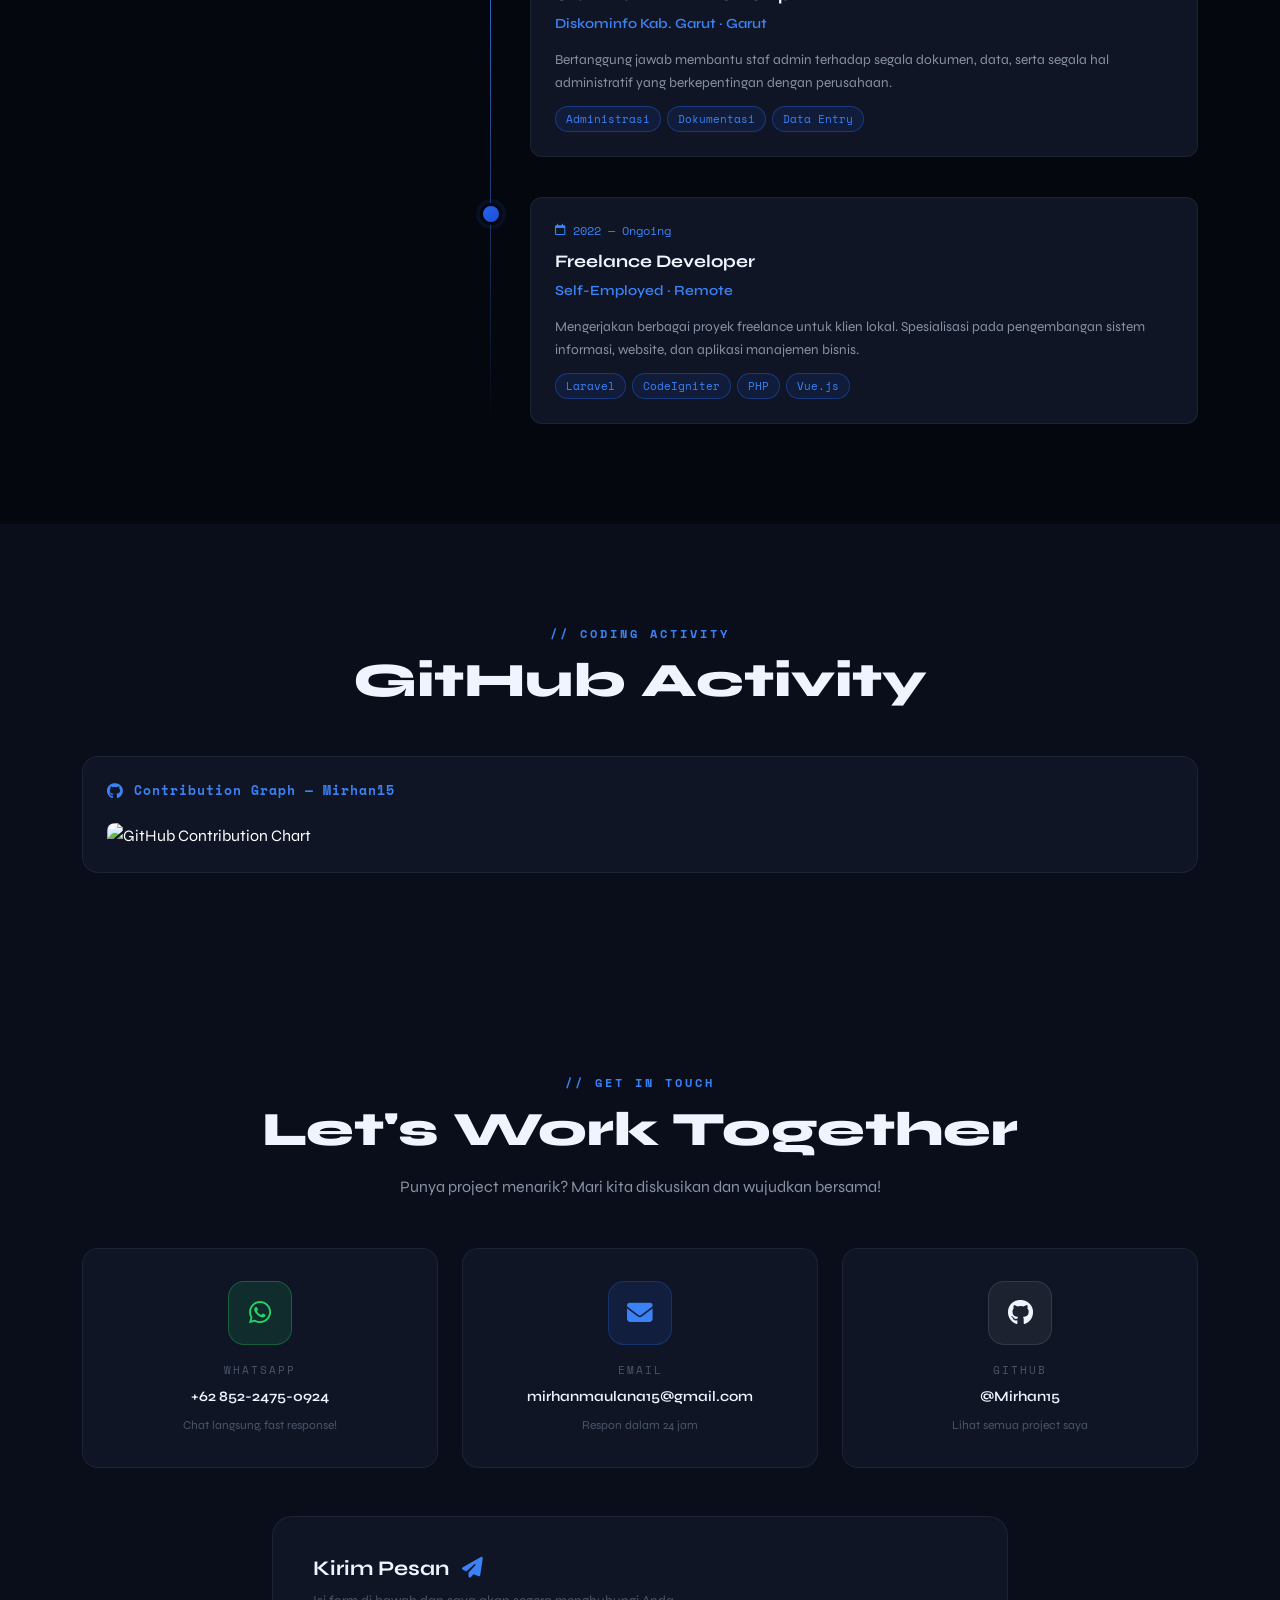
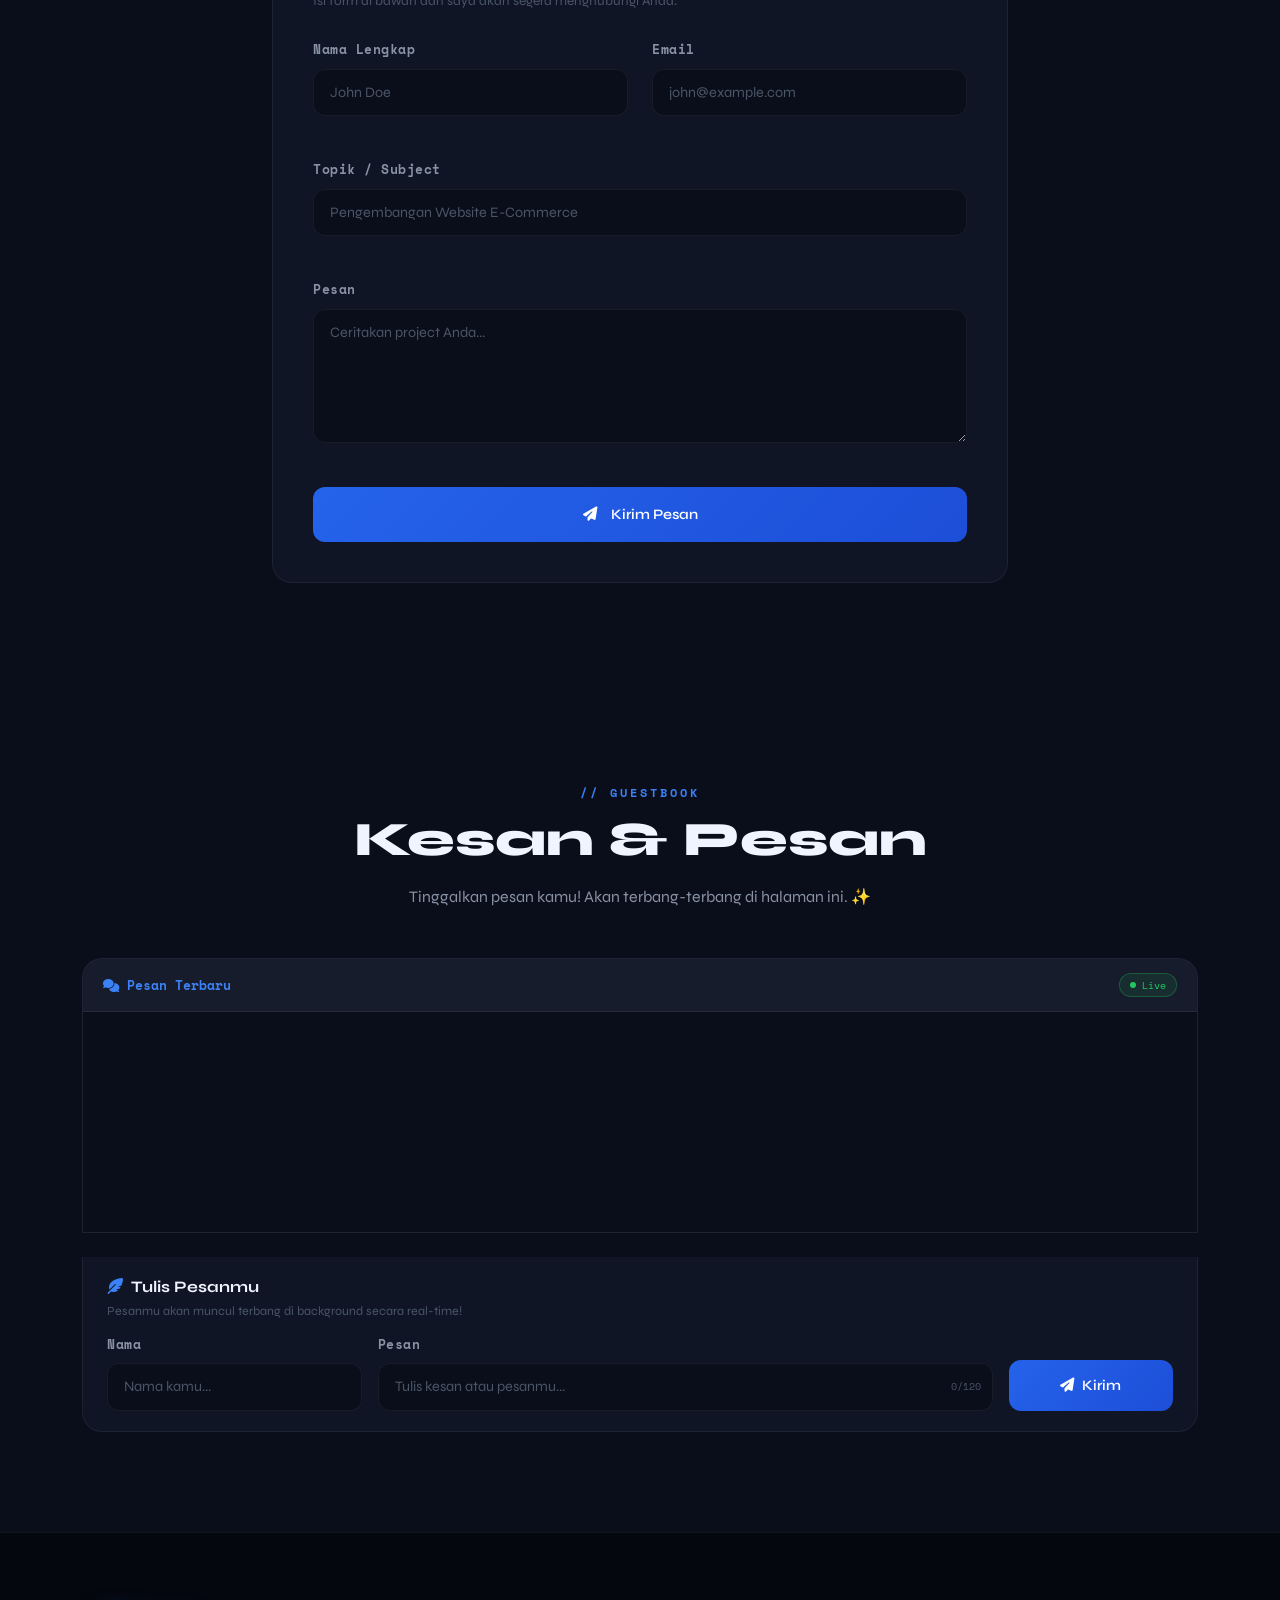
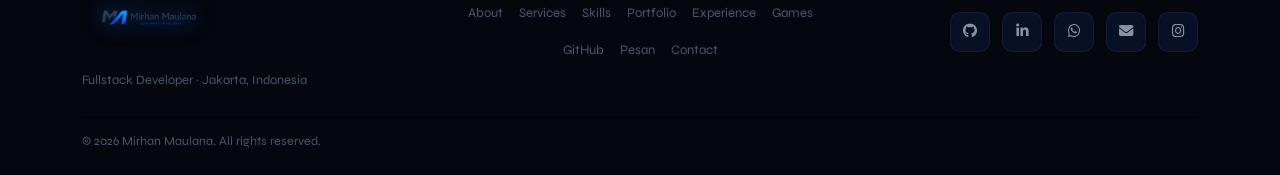
==== commit 274de760: "update" ====
--- a/index.html
+++ b/index.html
@@ -1,11 +1,11 @@
-<!DOCTYPE html>
+﻿<!DOCTYPE html>
 <html lang="id" data-theme="dark">
 <head>
   <meta charset="UTF-8" />
   <meta name="viewport" content="width=device-width, initial-scale=1.0" />
   <meta name="description" content="Portfolio pribadi - Fullstack Developer spesialis Laravel, Flutter, PHP, dan PostgreSQL." />
   <title>Mirhan Maulana — Fullstack Developer</title>
-  <link rel="icon" type="image/svg+xml" href="data:image/svg+xml,<svg xmlns='http://www.w3.org/2000/svg' viewBox='0 0 100 100'><rect width='100' height='100' rx='20' fill='%232563eb'/><text x='50' y='68' font-family='Arial' font-weight='bold' font-size='42' text-anchor='middle' fill='white'>MM</text></svg>" />
+  <link rel="icon" type="image/png" href="assets/images/MirhanLog.png" />
 
   <!-- Bootstrap 5 -->
   <link rel="stylesheet" href="https://cdn.jsdelivr.net/npm/bootstrap@5.3.3/dist/css/bootstrap.min.css" />
@@ -36,7 +36,7 @@
 <nav class="navbar navbar-expand-lg" id="mainNav">
   <div class="container">
     <a class="navbar-brand" href="#hero">
-      <span>&lt;</span>Mirhan Maulana<span class="accent">/&gt;</span>
+      <img src="assets/images/MirhanLog.png" alt="Mirhan Maulana" class="navbar-logo" />
     </a>
 
     <div class="d-flex align-items-center gap-3 order-lg-3">
@@ -44,7 +44,7 @@
       <div class="dark-toggle" id="darkToggle" title="Toggle theme">
         <div class="dark-toggle-thumb"><i class="fa-solid fa-moon"></i></div>
       </div>
-      <button class="navbar-toggler border-0" type="button" data-bs-toggle="collapse" data-bs-target="#navbarNav">
+      <button class="navbar-toggler border-0" type="button" data-bs-toggle="collapse" data-bs-target="#navbarNav" aria-label="Toggle navigation" title="Toggle navigation">
         <span class="navbar-toggler-icon"></span>
       </button>
     </div>
@@ -52,9 +52,13 @@
     <div class="collapse navbar-collapse order-lg-2" id="navbarNav">
       <ul class="navbar-nav ms-auto align-items-lg-center gap-lg-1">
         <li class="nav-item"><a class="nav-link" href="#about">About</a></li>
+        <li class="nav-item"><a class="nav-link" href="#services">Services</a></li>
         <li class="nav-item"><a class="nav-link" href="#skills">Skills</a></li>
         <li class="nav-item"><a class="nav-link" href="#portfolio">Portfolio</a></li>
         <li class="nav-item"><a class="nav-link" href="#experience">Experience</a></li>
+        <li class="nav-item"><a class="nav-link" href="games.html">Games</a></li>
+        <li class="nav-item"><a class="nav-link" href="#github">GitHub</a></li>
+        <li class="nav-item"><a class="nav-link" href="#messages">Pesan</a></li>
         <li class="nav-item"><a class="nav-link" href="#contact">Contact</a></li>
       </ul>
     </div>
@@ -121,7 +125,7 @@
             <div class="code-dot red"></div>
             <div class="code-dot yellow"></div>
             <div class="code-dot green"></div>
-            <div class="code-title"><i class="fa-brands fa-laravel me-1" style="color:#f05340;"></i> DeveloperProfile.php</div>
+            <div class="code-title"><i class="fa-brands fa-laravel me-1 icon-laravel"></i> DeveloperProfile.php</div>
           </div>
           <div class="code-body">
             <div class="code-line"><span class="ln">1</span><span class="kw">class </span><span class="fn">DeveloperProfile</span><span class="punc"> {</span></div>
@@ -129,9 +133,8 @@
             <div class="code-line"><span class="ln">3</span>&nbsp;&nbsp;<span class="kw">public </span><span class="prop">$name</span><span class="punc"> = </span><span class="str">'Mirhan Maulana'</span><span class="punc">;</span></div>
             <div class="code-line"><span class="ln">4</span>&nbsp;&nbsp;<span class="kw">public </span><span class="prop">$role</span><span class="punc"> = </span><span class="str">'Fullstack Dev'</span><span class="punc">;</span></div>
             <div class="code-line"><span class="ln">5</span>&nbsp;&nbsp;<span class="kw">public </span><span class="prop">$stack</span><span class="punc"> = [</span></div>
-            <div class="code-line"><span class="ln">6</span>&nbsp;&nbsp;&nbsp;&nbsp;<span class="str">'Laravel'</span><span class="punc">,</span> <span class="str">'Flutter'</span><span class="punc">,</span></div>
-            <div class="code-line"><span class="ln">7</span>&nbsp;&nbsp;&nbsp;&nbsp;<span class="str">'PHP'</span><span class="punc">,</span> <span class="str">'PostgreSQL'</span><span class="punc">,</span></div>
-            <div class="code-line"><span class="ln">8</span>&nbsp;&nbsp;&nbsp;&nbsp;<span class="str">'Docker'</span><span class="punc">,</span> <span class="str">'MySQL'</span><span class="punc">,</span></div>
+            <div class="code-line"><span class="ln">7</span>&nbsp;&nbsp;&nbsp;&nbsp;<span class="str">'PHP'</span><span class="punc">,</span> <span class="str">'Node.js'</span><span class="punc">,</span></div>
+            <div class="code-line"><span class="ln">8</span>&nbsp;&nbsp;&nbsp;&nbsp;<span class="str">'React'</span><span class="punc">,</span> <span class="str">'vue'</span><span class="punc">,</span></div>
             <div class="code-line"><span class="ln">9</span>&nbsp;&nbsp;<span class="punc">];</span></div>
             <div class="code-line"><span class="ln">10</span></div>
             <div class="code-line"><span class="ln">11</span>&nbsp;&nbsp;<span class="kw">public function </span><span class="fn">hire</span><span class="punc">(): </span><span class="fn">Response</span></div>
@@ -160,10 +163,10 @@
               <div class="about-avatar-inner">
                 <span class="about-avatar-initials">MM</span>
                 <div class="about-avatar-orbit">
-                  <span class="orbit-dot" style="--i:0"><i class="fa-brands fa-laravel"></i></span>
-                  <span class="orbit-dot" style="--i:1"><i class="fa-brands fa-php"></i></span>
-                  <span class="orbit-dot" style="--i:2"><i class="fa-solid fa-mobile-screen-button"></i></span>
-                  <span class="orbit-dot" style="--i:3"><i class="fa-solid fa-database"></i></span>
+          <span class="orbit-dot orbit-dot-1"><i class="fa-brands fa-laravel"></i></span>
+                  <span class="orbit-dot orbit-dot-2"><i class="fa-brands fa-php"></i></span>
+                  <span class="orbit-dot orbit-dot-3"><i class="fa-solid fa-mobile-screen-button"></i></span>
+                  <span class="orbit-dot orbit-dot-4"><i class="fa-solid fa-database"></i></span>
                 </div>
               </div>
             </div>
@@ -174,14 +177,14 @@
       </div>
       <div class="col-lg-7 about-text reveal" data-delay="150">
         <span class="section-label">// about me</span>
-        <h2 class="section-title">Passionate Developer,<br><span style="color:var(--accent-bright)">Digital Problem Solver.</span></h2>
-        <p class="mb-4" style="color:var(--text-secondary);line-height:1.8;">
-          Halo! Saya <strong style="color:var(--text-primary)">Mirhan Maulana</strong>, seorang Fullstack Developer yang berfokus pada pengembangan dan pembuatan sistem digital dari nol hingga siap digunakan. Saya memiliki pengalaman dalam membangun berbagai jenis website dan aplikasi berbasis web yang modern, fungsional, responsif, dan sesuai dengan kebutuhan bisnis maupun perusahaan.
+        <h2 class="section-title">Passionate Developer,<br><span class="text-accent">Digital Problem Solver.</span></h2>
+        <p class="mb-4 about-para">
+          Halo! Saya <strong class="text-primary-strong">Mirhan Maulana</strong>, seorang Fullstack Developer yang berfokus pada pengembangan dan pembuatan sistem digital dari nol hingga siap digunakan. Saya memiliki pengalaman dalam membangun berbagai jenis website dan aplikasi berbasis web yang modern, fungsional, responsif, dan sesuai dengan kebutuhan bisnis maupun perusahaan.
         </p>
-        <p class="mb-4" style="color:var(--text-secondary);line-height:1.8;">
+        <p class="mb-4 about-para">
           Saya menguasai berbagai teknologi dalam pengembangan aplikasi, mulai dari Laravel, Node.js, Express.js, PHP, JavaScript, hingga pengelolaan database seperti PostgreSQL dan MySQL. Saya juga terbiasa membangun frontend interaktif, REST API, dashboard admin, sistem manajemen data, website corporate, hingga aplikasi web custom dengan struktur yang rapi dan scalable.
         </p>
-        <p class="mb-4" style="color:var(--text-secondary);line-height:1.8;">
+        <p class="mb-4 about-para">
           Bagi saya, pengembangan sistem bukan hanya tentang membuat aplikasi berjalan, tetapi juga tentang menciptakan solusi digital yang efisien, mudah dikembangkan, aman, dan nyaman digunakan dalam jangka panjang.
         </p>
         <div class="mb-4">
@@ -205,6 +208,125 @@
 </section>
 
 <!-- ════════════════════════════════════════
+     SERVICES
+════════════════════════════════════════ -->
+<section id="services">
+  <div class="container">
+    <div class="text-center mb-5 reveal">
+      <span class="section-label">// what i do</span>
+      <h2 class="section-title">Services</h2>
+      <p class="section-subtitle mx-auto">Jasa pengembangan aplikasi web yang saya tawarkan, dari frontend hingga backend.</p>
+    </div>
+
+    <div class="row g-4">
+
+      <!-- Web Development -->
+      <div class="col-md-6 col-lg-4 reveal" data-delay="0">
+        <div class="service-card">
+          <div class="service-icon" style="background:linear-gradient(135deg,#2563eb,#3b82f6)">
+            <i class="fa-solid fa-globe"></i>
+          </div>
+          <h3 class="service-title">Web Development</h3>
+          <p class="service-desc">Membangun website modern, responsif, dan SEO-friendly. Mulai dari landing page, company profile, hingga web app yang kompleks.</p>
+          <ul class="service-list">
+            <li>Landing Page & Company Profile</li>
+            <li>Web App Custom</li>
+            <li>Responsive & Mobile-First</li>
+            <li>SEO Optimization</li>
+          </ul>
+        </div>
+      </div>
+
+      <!-- Sistem Development -->
+      <div class="col-md-6 col-lg-4 reveal" data-delay="80">
+        <div class="service-card">
+          <div class="service-icon" style="background:linear-gradient(135deg,#7c3aed,#a78bfa)">
+            <i class="fa-solid fa-gears"></i>
+          </div>
+          <h3 class="service-title">Sistem Development</h3>
+          <p class="service-desc">Pengembangan sistem informasi dan manajemen bisnis yang scalable, aman, dan mudah digunakan sesuai kebutuhan perusahaan.</p>
+          <ul class="service-list">
+            <li>Sistem Informasi Manajemen</li>
+            <li>Sistem Inventaris & Stok</li>
+            <li>Sistem Absensi & HR</li>
+            <li>Sistem Point of Sale (POS)</li>
+          </ul>
+        </div>
+      </div>
+
+      <!-- REST API Development -->
+      <div class="col-md-6 col-lg-4 reveal" data-delay="160">
+        <div class="service-card">
+          <div class="service-icon" style="background:linear-gradient(135deg,#0284c7,#38bdf8)">
+            <i class="fa-solid fa-plug"></i>
+          </div>
+          <h3 class="service-title">REST API Development</h3>
+          <p class="service-desc">Membangun REST API yang clean, terstruktur, dan terdokumentasi dengan baik untuk kebutuhan integrasi antar sistem atau mobile app.</p>
+          <ul class="service-list">
+            <li>RESTful API Design</li>
+            <li>JWT Authentication</li>
+            <li>API Documentation (Swagger)</li>
+            <li>Third-party Integration</li>
+          </ul>
+        </div>
+      </div>
+
+      <!-- Admin Dashboard -->
+      <div class="col-md-6 col-lg-4 reveal" data-delay="240">
+        <div class="service-card">
+          <div class="service-icon" style="background:linear-gradient(135deg,#059669,#34d399)">
+            <i class="fa-solid fa-chart-line"></i>
+          </div>
+          <h3 class="service-title">Admin Dashboard</h3>
+          <p class="service-desc">Membangun panel admin yang intuitif dengan visualisasi data, manajemen user, role & permission, serta laporan yang lengkap.</p>
+          <ul class="service-list">
+            <li>Dashboard Analitik & Chart</li>
+            <li>Role & Permission Management</li>
+            <li>Export Excel / PDF</li>
+            <li>Notifikasi Real-time</li>
+          </ul>
+        </div>
+      </div>
+
+      <!-- UI Integration -->
+      <div class="col-md-6 col-lg-4 reveal" data-delay="320">
+        <div class="service-card">
+          <div class="service-icon" style="background:linear-gradient(135deg,#db2777,#f472b6)">
+            <i class="fa-solid fa-paintbrush"></i>
+          </div>
+          <h3 class="service-title">UI Integration</h3>
+          <p class="service-desc">Mengintegrasikan desain UI/UX dari Figma atau template ke dalam kode yang bersih, pixel-perfect, dan interaktif.</p>
+          <ul class="service-list">
+            <li>Figma to Code</li>
+            <li>Template Integration</li>
+            <li>CSS Animation & Interaction</li>
+            <li>Cross-browser Compatible</li>
+          </ul>
+        </div>
+      </div>
+
+      <!-- Database Design -->
+      <div class="col-md-6 col-lg-4 reveal" data-delay="400">
+        <div class="service-card">
+          <div class="service-icon" style="background:linear-gradient(135deg,#d97706,#fbbf24)">
+            <i class="fa-solid fa-database"></i>
+          </div>
+          <h3 class="service-title">Database Design</h3>
+          <p class="service-desc">Merancang struktur database yang efisien, ternormalisasi, dan optimal untuk performa query tinggi pada skala besar.</p>
+          <ul class="service-list">
+            <li>ERD & Schema Design</li>
+            <li>Query Optimization</li>
+            <li>MySQL & PostgreSQL</li>
+            <li>Migration & Seeding</li>
+          </ul>
+        </div>
+      </div>
+
+    </div>
+  </div>
+</section>
+
+<!-- ════════════════════════════════════════
      SKILLS
 ════════════════════════════════════════ -->
 <section id="skills">
@@ -219,9 +341,7 @@
       <!-- Laravel -->
       <div class="col-6 col-md-4 col-lg-3 reveal" data-delay="0">
         <div class="skill-card">
-          <div class="skill-icon">
-            <i class="fa-brands fa-laravel" style="color:#f05340;"></i>
-          </div>
+          <div class="skill-icon"><i class="fa-brands fa-laravel icon-laravel"></i></div>
           <div class="skill-name">Laravel</div>
           <div class="skill-desc">MVC, Eloquent ORM, REST API, Middleware, Queue</div>
           <div class="skill-bar-wrap"><div class="skill-bar" data-level="90"></div></div>
@@ -232,9 +352,7 @@
       <!-- Node.js -->
       <div class="col-6 col-md-4 col-lg-3 reveal" data-delay="80">
         <div class="skill-card">
-          <div class="skill-icon">
-            <i class="fa-brands fa-node-js" style="color:#68a063;"></i>
-          </div>
+          <div class="skill-icon"><i class="fa-brands fa-node-js icon-nodejs"></i></div>
           <div class="skill-name">Node.js</div>
           <div class="skill-desc">Express, REST API, NPM, async/await</div>
           <div class="skill-bar-wrap"><div class="skill-bar" data-level="78"></div></div>
@@ -245,9 +363,7 @@
       <!-- PHP -->
       <div class="col-6 col-md-4 col-lg-3 reveal" data-delay="160">
         <div class="skill-card">
-          <div class="skill-icon">
-            <i class="fa-brands fa-php" style="color:#8892be;"></i>
-          </div>
+          <div class="skill-icon"><i class="fa-brands fa-php icon-php"></i></div>
           <div class="skill-name">PHP</div>
           <div class="skill-desc">PHP 8.x, OOP, Composer, PSR Standards</div>
           <div class="skill-bar-wrap"><div class="skill-bar" data-level="92"></div></div>
@@ -258,9 +374,7 @@
       <!-- PostgreSQL -->
       <div class="col-6 col-md-4 col-lg-3 reveal" data-delay="240">
         <div class="skill-card">
-          <div class="skill-icon">
-            <i class="fa-solid fa-database" style="color:#336791;"></i>
-          </div>
+          <div class="skill-icon"><i class="fa-solid fa-database icon-pgsql"></i></div>
           <div class="skill-name">PostgreSQL</div>
           <div class="skill-desc">Query optimization, indexing, stored procedures</div>
           <div class="skill-bar-wrap"><div class="skill-bar" data-level="82"></div></div>
@@ -271,9 +385,7 @@
       <!-- MySQL -->
       <div class="col-6 col-md-4 col-lg-3 reveal" data-delay="320">
         <div class="skill-card">
-          <div class="skill-icon">
-            <i class="fa-solid fa-server" style="color:#f29111;"></i>
-          </div>
+          <div class="skill-icon"><i class="fa-solid fa-server icon-mysql"></i></div>
           <div class="skill-name">MySQL</div>
           <div class="skill-desc">Relational DB, normalization, migrations</div>
           <div class="skill-bar-wrap"><div class="skill-bar" data-level="88"></div></div>
@@ -284,9 +396,7 @@
       <!-- Bootstrap -->
       <div class="col-6 col-md-4 col-lg-3 reveal" data-delay="400">
         <div class="skill-card">
-          <div class="skill-icon">
-            <i class="fa-brands fa-bootstrap" style="color:#7952b3;"></i>
-          </div>
+          <div class="skill-icon"><i class="fa-brands fa-bootstrap icon-bootstrap"></i></div>
           <div class="skill-name">Bootstrap</div>
           <div class="skill-desc">Responsive UI, custom themes, components</div>
           <div class="skill-bar-wrap"><div class="skill-bar" data-level="95"></div></div>
@@ -297,9 +407,7 @@
       <!-- Vue.js -->
       <div class="col-6 col-md-4 col-lg-3 reveal" data-delay="480">
         <div class="skill-card">
-          <div class="skill-icon">
-            <i class="fa-brands fa-vuejs" style="color:#42b883;"></i>
-          </div>
+          <div class="skill-icon"><i class="fa-brands fa-vuejs icon-vue"></i></div>
           <div class="skill-name">Vue.js</div>
           <div class="skill-desc">Vue 3, Composition API, Pinia, Vite</div>
           <div class="skill-bar-wrap"><div class="skill-bar" data-level="80"></div></div>
@@ -310,9 +418,7 @@
       <!-- React -->
       <div class="col-6 col-md-4 col-lg-3 reveal" data-delay="560">
         <div class="skill-card">
-          <div class="skill-icon">
-            <i class="fa-brands fa-react" style="color:#61dafb;"></i>
-          </div>
+          <div class="skill-icon"><i class="fa-brands fa-react icon-react"></i></div>
           <div class="skill-name">React</div>
           <div class="skill-desc">Hooks, Redux, React Router, Next.js</div>
           <div class="skill-bar-wrap"><div class="skill-bar" data-level="75"></div></div>
@@ -323,9 +429,7 @@
       <!-- Angular -->
       <div class="col-6 col-md-4 col-lg-3 reveal" data-delay="640">
         <div class="skill-card">
-          <div class="skill-icon">
-            <i class="fa-brands fa-angular" style="color:#dd0031;"></i>
-          </div>
+          <div class="skill-icon"><i class="fa-brands fa-angular icon-angular"></i></div>
           <div class="skill-name">Angular</div>
           <div class="skill-desc">TypeScript, RxJS, Angular CLI, Services</div>
           <div class="skill-bar-wrap"><div class="skill-bar" data-level="70"></div></div>
@@ -336,9 +440,7 @@
       <!-- CodeIgniter -->
       <div class="col-6 col-md-4 col-lg-3 reveal" data-delay="720">
         <div class="skill-card">
-          <div class="skill-icon">
-            <i class="fa-solid fa-fire" style="color:#ee4323;"></i>
-          </div>
+          <div class="skill-icon"><i class="fa-solid fa-fire icon-ci"></i></div>
           <div class="skill-name">CodeIgniter</div>
           <div class="skill-desc">CI 4, MVC, Query Builder, REST API</div>
           <div class="skill-bar-wrap"><div class="skill-bar" data-level="85"></div></div>
@@ -349,9 +451,7 @@
       <!-- Golang -->
       <div class="col-6 col-md-4 col-lg-3 reveal" data-delay="800">
         <div class="skill-card">
-          <div class="skill-icon">
-            <i class="fa-brands fa-golang" style="color:#00acd7;"></i>
-          </div>
+          <div class="skill-icon"><i class="fa-brands fa-golang icon-golang"></i></div>
           <div class="skill-name">Golang</div>
           <div class="skill-desc">Gin, Goroutine, REST API, Microservices</div>
           <div class="skill-bar-wrap"><div class="skill-bar" data-level="70"></div></div>
@@ -362,9 +462,7 @@
       <!-- TypeScript -->
       <div class="col-6 col-md-4 col-lg-3 reveal" data-delay="880">
         <div class="skill-card">
-          <div class="skill-icon">
-            <i class="fa-brands fa-js" style="color:#3178c6;"></i>
-          </div>
+          <div class="skill-icon"><i class="fa-brands fa-js icon-ts"></i></div>
           <div class="skill-name">TypeScript</div>
           <div class="skill-desc">Types, Interfaces, Generics, Decorators</div>
           <div class="skill-bar-wrap"><div class="skill-bar" data-level="78"></div></div>
@@ -399,9 +497,8 @@
       <!-- Project 1: Corporate Website -->
       <div class="col-md-6 col-lg-4 project-item reveal" data-cat="web" data-delay="0">
         <div class="project-card h-100">
-          <div class="project-img-placeholder" style="position:relative;">
-            <div style="position:absolute;inset:0;background:linear-gradient(135deg,#1a1a2e,#16213e);opacity:0.7;"></div>
-            <i class="fa-solid fa-building" style="position:relative;z-index:1;"></i>
+          <div class="project-img-placeholder project-img-corporate">
+            <i class="fa-solid fa-building project-icon"></i>
             <div class="project-overlay">
               <a href="#" class="overlay-btn" title="Live Demo"><i class="fa-solid fa-arrow-up-right-from-square"></i></a>
               <a href="#" class="overlay-btn" title="Source Code"><i class="fa-brands fa-github"></i></a>
@@ -424,9 +521,8 @@
       <!-- Project 2: Admin Dashboard -->
       <div class="col-md-6 col-lg-4 project-item reveal" data-cat="web" data-delay="80">
         <div class="project-card h-100">
-          <div class="project-img-placeholder" style="position:relative;">
-            <div style="position:absolute;inset:0;background:linear-gradient(135deg,#0f172a,#1e3a5f);opacity:0.7;"></div>
-            <i class="fa-solid fa-chart-line" style="position:relative;z-index:1;"></i>
+          <div class="project-img-placeholder project-img-dashboard">
+            <i class="fa-solid fa-chart-line project-icon"></i>
             <div class="project-overlay">
               <a href="#" class="overlay-btn" title="Live Demo"><i class="fa-solid fa-arrow-up-right-from-square"></i></a>
               <a href="#" class="overlay-btn" title="Source Code"><i class="fa-brands fa-github"></i></a>
@@ -449,9 +545,8 @@
       <!-- Project 3: Sistem CRUD -->
       <div class="col-md-6 col-lg-4 project-item reveal" data-cat="backend" data-delay="160">
         <div class="project-card h-100">
-          <div class="project-img-placeholder" style="position:relative;">
-            <div style="position:absolute;inset:0;background:linear-gradient(135deg,#0a1628,#1a2744);opacity:0.7;"></div>
-            <i class="fa-solid fa-database" style="position:relative;z-index:1;"></i>
+          <div class="project-img-placeholder project-img-crud">
+            <i class="fa-solid fa-database project-icon"></i>
             <div class="project-overlay">
               <a href="#" class="overlay-btn" title="Live Demo"><i class="fa-solid fa-arrow-up-right-from-square"></i></a>
               <a href="#" class="overlay-btn" title="Source Code"><i class="fa-brands fa-github"></i></a>
@@ -474,9 +569,8 @@
       <!-- Project 5: Blog Management -->
       <div class="col-md-6 col-lg-4 project-item reveal" data-cat="web" data-delay="80">
         <div class="project-card h-100">
-          <div class="project-img-placeholder" style="position:relative;">
-            <div style="position:absolute;inset:0;background:linear-gradient(135deg,#1a0a2e,#2d1b69);opacity:0.7;"></div>
-            <i class="fa-solid fa-pen-nib" style="position:relative;z-index:1;"></i>
+          <div class="project-img-placeholder project-img-blog">
+            <i class="fa-solid fa-pen-nib project-icon"></i>
             <div class="project-overlay">
               <a href="#" class="overlay-btn" title="Live Demo"><i class="fa-solid fa-arrow-up-right-from-square"></i></a>
               <a href="#" class="overlay-btn" title="Source Code"><i class="fa-brands fa-github"></i></a>
@@ -499,9 +593,8 @@
       <!-- Project 6: Dynamic Menu -->
       <div class="col-md-6 col-lg-4 project-item reveal" data-cat="backend" data-delay="160">
         <div class="project-card h-100">
-          <div class="project-img-placeholder" style="position:relative;">
-            <div style="position:absolute;inset:0;background:linear-gradient(135deg,#0a1a0a,#1a3a1a);opacity:0.7;"></div>
-            <i class="fa-solid fa-sitemap" style="position:relative;z-index:1;"></i>
+          <div class="project-img-placeholder project-img-menu">
+            <i class="fa-solid fa-sitemap project-icon"></i>
             <div class="project-overlay">
               <a href="#" class="overlay-btn" title="Live Demo"><i class="fa-solid fa-arrow-up-right-from-square"></i></a>
               <a href="#" class="overlay-btn" title="Source Code"><i class="fa-brands fa-github"></i></a>
@@ -535,32 +628,32 @@
         <span class="section-label">// career path</span>
         <h2 class="section-title">Work<br>Experience</h2>
         <p class="section-subtitle">Perjalanan profesional yang membentuk keahlian dan pola pikir saya sebagai developer.</p>
-        <div class="mt-4 p-4" style="background:var(--bg-card);border:1px solid var(--border);border-radius:var(--radius);">
+        <div class="exp-stats-card">
           <div class="d-flex align-items-center gap-3 mb-3">
-            <div style="width:40px;height:40px;background:var(--gradient);border-radius:10px;display:flex;align-items:center;justify-content:center;color:white;flex-shrink:0;">
+            <div class="exp-stat-icon exp-stat-icon-blue">
               <i class="fa-solid fa-trophy"></i>
             </div>
             <div>
-              <div style="font-weight:700;color:var(--text-primary);font-size:0.9rem;">3+ Years</div>
-              <div style="font-size:0.75rem;color:var(--text-muted);">Professional Experience</div>
+              <div class="exp-stat-num">3+ Years</div>
+              <div class="exp-stat-label">Professional Experience</div>
             </div>
           </div>
           <div class="d-flex align-items-center gap-3 mb-3">
-            <div style="width:40px;height:40px;background:rgba(34,197,94,0.12);border:1px solid rgba(34,197,94,0.3);border-radius:10px;display:flex;align-items:center;justify-content:center;color:#22c55e;flex-shrink:0;">
+            <div class="exp-stat-icon exp-stat-icon-green">
               <i class="fa-solid fa-circle-check"></i>
             </div>
             <div>
-              <div style="font-weight:700;color:var(--text-primary);font-size:0.9rem;">25+ Projects</div>
-              <div style="font-size:0.75rem;color:var(--text-muted);">Successfully Delivered</div>
+              <div class="exp-stat-num">25+ Projects</div>
+              <div class="exp-stat-label">Successfully Delivered</div>
             </div>
           </div>
           <div class="d-flex align-items-center gap-3">
-            <div style="width:40px;height:40px;background:rgba(251,191,36,0.1);border:1px solid rgba(251,191,36,0.3);border-radius:10px;display:flex;align-items:center;justify-content:center;color:#fbbf24;flex-shrink:0;">
+            <div class="exp-stat-icon exp-stat-icon-yellow">
               <i class="fa-solid fa-star"></i>
             </div>
             <div>
-              <div style="font-weight:700;color:var(--text-primary);font-size:0.9rem;">5-Star Reviews</div>
-              <div style="font-size:0.75rem;color:var(--text-muted);">From satisfied clients</div>
+              <div class="exp-stat-num">5-Star Reviews</div>
+              <div class="exp-stat-label">From satisfied clients</div>
             </div>
           </div>
         </div>
@@ -623,7 +716,7 @@
           </div>
 
           <!-- Freelance -->
-          <div class="timeline-item" style="margin-bottom:0;">
+          <div class="timeline-item timeline-item-last">
             <div class="timeline-dot"></div>
             <div class="timeline-card">
               <div class="exp-period"><i class="fa-regular fa-calendar"></i> 2022 — Ongoing</div>
@@ -646,6 +739,35 @@
 </section>
 
 <!-- ════════════════════════════════════════
+     GITHUB ACTIVITY
+════════════════════════════════════════ -->
+<section id="github">
+  <div class="container">
+    <div class="text-center mb-5 reveal">
+      <span class="section-label">// coding activity</span>
+      <h2 class="section-title">GitHub Activity</h2>
+    </div>
+
+    <div class="row g-4 justify-content-center">
+
+      <!-- Contribution Graph -->
+      <div class="col-12 reveal" data-delay="0">
+        <div class="github-card">
+          <div class="github-card-header">
+            <i class="fa-brands fa-github"></i>
+            <span>Contribution Graph — Mirhan15</span>
+          </div>
+          <div class="github-graph-wrap">
+            <img src="https://github-readme-activity-graph.vercel.app/graph?username=Mirhan15&bg_color=0f1525&color=3b82f6&line=2563eb&point=60a5fa&area=true&hide_border=true" alt="GitHub Contribution Chart" class="github-graph-img" />
+          </div>
+        </div>
+      </div>
+
+    </div>
+  </div>
+</section>
+
+<!-- ════════════════════════════════════════
      CONTACT
 ════════════════════════════════════════ -->
 <section id="contact">
@@ -658,33 +780,33 @@
 
     <div class="row g-4 mb-5">
       <div class="col-md-4 reveal" data-delay="0">
-        <a href="https://wa.me/6285224750924" target="_blank" class="contact-card" style="color:inherit;">
-          <div class="contact-icon" style="background:rgba(37,211,102,0.12);border:1px solid rgba(37,211,102,0.3);color:#25d366;">
+        <a href="https://wa.me/6285224750924" target="_blank" rel="noopener noreferrer" class="contact-card">
+          <div class="contact-icon contact-icon-wa">
             <i class="fa-brands fa-whatsapp"></i>
           </div>
           <div class="contact-label">WhatsApp</div>
           <div class="contact-value">+62 852-2475-0924</div>
-          <div style="font-size:0.75rem;color:var(--text-muted);margin-top:8px;">Chat langsung, fast response!</div>
+          <div class="contact-note">Chat langsung, fast response!</div>
         </a>
       </div>
       <div class="col-md-4 reveal" data-delay="100">
-        <a href="mailto:mirhanmaulana15@gmail.com" class="contact-card" style="color:inherit;">
-          <div class="contact-icon" style="background:rgba(37,99,235,0.12);border:1px solid rgba(37,99,235,0.3);color:#3b82f6;">
+        <a href="mailto:mirhanmaulana15@gmail.com" class="contact-card">
+          <div class="contact-icon contact-icon-email">
             <i class="fa-solid fa-envelope"></i>
           </div>
           <div class="contact-label">Email</div>
           <div class="contact-value">mirhanmaulana15@gmail.com</div>
-          <div style="font-size:0.75rem;color:var(--text-muted);margin-top:8px;">Respon dalam 24 jam</div>
+          <div class="contact-note">Respon dalam 24 jam</div>
         </a>
       </div>
       <div class="col-md-4 reveal" data-delay="200">
-        <a href="https://github.com/Mirhan15" target="_blank" class="contact-card" style="color:inherit;">
-          <div class="contact-icon" style="background:rgba(255,255,255,0.06);border:1px solid rgba(255,255,255,0.1);color:var(--text-primary);">
+        <a href="https://github.com/Mirhan15" target="_blank" rel="noopener noreferrer" class="contact-card">
+          <div class="contact-icon contact-icon-github">
             <i class="fa-brands fa-github"></i>
           </div>
           <div class="contact-label">GitHub</div>
           <div class="contact-value">@Mirhan15</div>
-          <div style="font-size:0.75rem;color:var(--text-muted);margin-top:8px;">Lihat semua project saya</div>
+          <div class="contact-note">Lihat semua project saya</div>
         </a>
       </div>
     </div>
@@ -693,10 +815,10 @@
     <div class="row justify-content-center reveal" data-delay="100">
       <div class="col-lg-8">
         <div class="contact-form-wrap">
-          <h3 style="font-weight:700;font-size:1.3rem;color:var(--text-primary);margin-bottom:8px;">
-            Kirim Pesan <i class="fa-solid fa-paper-plane ms-2" style="color:var(--accent-bright);"></i>
+          <h3 class="contact-form-title">
+            Kirim Pesan <i class="fa-solid fa-paper-plane ms-2 icon-accent"></i>
           </h3>
-          <p style="color:var(--text-muted);font-size:0.85rem;margin-bottom:28px;">Isi form di bawah dan saya akan segera menghubungi Anda.</p>
+          <p class="contact-form-subtitle">Isi form di bawah dan saya akan segera menghubungi Anda.</p>
           <form id="contactForm" action="https://formspree.io/f/xqendgyb" method="POST" novalidate>
             <div class="row g-4">
               <div class="col-md-6 form-group">
@@ -716,7 +838,7 @@
                 <textarea name="pesan" class="form-control" rows="5" placeholder="Ceritakan project Anda..." required></textarea>
               </div>
               <div class="col-12">
-                <button type="submit" class="btn-primary-custom w-100 justify-content-center" style="padding:16px;">
+                <button type="submit" class="btn-primary-custom btn-submit w-100 justify-content-center">
                   <i class="fa-solid fa-paper-plane"></i>&nbsp; Kirim Pesan
                 </button>
               </div>
@@ -730,31 +852,97 @@
 </section>
 
 <!-- ════════════════════════════════════════
+     FLYING MESSAGES ZONE
+
+<!-- ════════════════════════════════════════
+     KESAN & PESAN
+════════════════════════════════════════ -->
+<section id="messages">
+  <div class="container">
+    <div class="text-center mb-5 reveal">
+      <span class="section-label">// guestbook</span>
+      <h2 class="section-title">Kesan &amp; Pesan</h2>
+      <p class="section-subtitle mx-auto">Tinggalkan pesan kamu! Akan terbang-terbang di halaman ini. ✨</p>
+    </div>
+
+    <div class="row g-4 align-items-start">
+
+      <!-- Wall full width -->
+      <div class="col-12 reveal" data-delay="0">
+        <div class="msg-wall-wrap">
+          <div class="msg-wall-header-bar">
+            <span class="msg-wall-title"><i class="fa-solid fa-comments me-2"></i>Pesan Terbaru</span>
+            <span class="msg-live-badge"><span class="msg-live-dot"></span>Live</span>
+          </div>
+          <!-- Flying zone di dalam card -->
+          <div id="flyZone" class="msg-fly-zone" aria-hidden="true"></div>
+        </div>
+      </div>
+
+      <!-- Form full width di bawah -->
+      <div class="col-12 reveal" data-delay="100">
+        <div class="msg-form-wrap">
+          <h3 class="msg-form-title"><i class="fa-solid fa-feather-pointed me-2 icon-accent"></i>Tulis Pesanmu</h3>
+          <p class="msg-form-sub">Pesanmu akan muncul terbang di background secara real-time!</p>
+          <form id="msgForm" novalidate onsubmit="return false;">
+            <div class="row g-3 align-items-end">
+              <div class="col-md-3">
+                <label class="form-label" for="msgName">Nama</label>
+                <input type="text" id="msgName" class="form-control" placeholder="Nama kamu..." maxlength="30" autocomplete="off" />
+              </div>
+              <div class="col-md-7">
+                <label class="form-label" for="msgText">Pesan</label>
+                <div class="position-relative">
+                  <input type="text" id="msgText" class="form-control" placeholder="Tulis kesan atau pesanmu..." maxlength="120" autocomplete="off" />
+                  <span class="msg-char-count-inline"><span id="charCount">0</span>/120</span>
+                </div>
+              </div>
+              <div class="col-md-2">
+                <button type="button" id="msgSubmitBtn" class="btn-primary-custom w-100 justify-content-center">
+                  <i class="fa-solid fa-paper-plane"></i> Kirim
+                </button>
+              </div>
+            </div>
+          </form>
+        </div>
+      </div>
+
+    </div>
+  </div>
+</section>
+
+<!-- ════════════════════════════════════════
      FOOTER
 ════════════════════════════════════════ -->
 <footer>
   <div class="container">
     <div class="row align-items-center g-4">
       <div class="col-lg-4">
-        <div class="footer-brand"><span>&lt;</span>Mirhan Maulana<span>/&gt;</span></div>
+        <div class="footer-brand">
+            <img src="assets/images/logo.png" alt="MM Logo" class="logo-mm">
+        </div>
         <div class="footer-tagline">Fullstack Developer · Jakarta, Indonesia</div>
       </div>
       <div class="col-lg-4 text-lg-center">
         <div class="d-flex gap-3 justify-content-lg-center flex-wrap">
-          <a href="#about" style="color:var(--text-muted);font-size:0.82rem;text-decoration:none;">About</a>
-          <a href="#skills" style="color:var(--text-muted);font-size:0.82rem;text-decoration:none;">Skills</a>
-          <a href="#portfolio" style="color:var(--text-muted);font-size:0.82rem;text-decoration:none;">Portfolio</a>
-          <a href="#experience" style="color:var(--text-muted);font-size:0.82rem;text-decoration:none;">Experience</a>
-          <a href="#contact" style="color:var(--text-muted);font-size:0.82rem;text-decoration:none;">Contact</a>
+          <a href="#about" class="footer-nav-link">About</a>
+          <a href="#services" class="footer-nav-link">Services</a>
+          <a href="#skills" class="footer-nav-link">Skills</a>
+          <a href="#portfolio" class="footer-nav-link">Portfolio</a>
+          <a href="#experience" class="footer-nav-link">Experience</a>
+          <a href="games.html" class="footer-nav-link">Games</a>
+          <a href="#github" class="footer-nav-link">GitHub</a>
+          <a href="#messages" class="footer-nav-link">Pesan</a>
+          <a href="#contact" class="footer-nav-link">Contact</a>
         </div>
       </div>
       <div class="col-lg-4 d-flex justify-content-lg-end">
         <div class="footer-social">
-          <a href="https://github.com/Mirhan15" target="_blank" class="social-btn" title="GitHub"><i class="fa-brands fa-github"></i></a>
-          <a href="https://linkedin.com/in/mirhan-maulana" target="_blank" class="social-btn" title="LinkedIn"><i class="fa-brands fa-linkedin-in"></i></a>
-          <a href="https://wa.me/6285224750924" target="_blank" class="social-btn" title="WhatsApp"><i class="fa-brands fa-whatsapp"></i></a>
+          <a href="https://github.com/Mirhan15" target="_blank" rel="noopener noreferrer" class="social-btn" title="GitHub"><i class="fa-brands fa-github"></i></a>
+          <a href="https://linkedin.com/in/mirhan-maulana" target="_blank" rel="noopener noreferrer" class="social-btn" title="LinkedIn"><i class="fa-brands fa-linkedin-in"></i></a>
+          <a href="https://wa.me/6285224750924" target="_blank" rel="noopener noreferrer" class="social-btn" title="WhatsApp"><i class="fa-brands fa-whatsapp"></i></a>
           <a href="mailto:mirhanmaulana15@gmail.com" class="social-btn" title="Email"><i class="fa-solid fa-envelope"></i></a>
-          <a href="https://instagram.com/mirhan.maulana" target="_blank" class="social-btn" title="Instagram"><i class="fa-brands fa-instagram"></i></a>
+          <a href="https://instagram.com/mirhan.maulana" target="_blank" rel="noopener noreferrer" class="social-btn" title="Instagram"><i class="fa-brands fa-instagram"></i></a>
         </div>
       </div>
     </div>
@@ -769,8 +957,15 @@
 <button id="backTop" title="Back to top" aria-label="Back to top"><i class="fa-solid fa-arrow-up"></i></button>
 
 <!-- Bootstrap JS -->
-<script src="https://cdn.jsdelivr.net/npm/bootstrap@5.3.3/dist/js/bootstrap.bundle.min.js"></script>
+<script src="https://cdn.jsdelivr.net/npm/bootstrap@5.3.3/dist/js/bootstrap.bundle.min.js" integrity="sha384-YvpcrYf0tY3lHB60NNkmXc4s9bIOgUxi8T/jzmFXFpFDkego/ALe0Oa8LLBmMBz" crossorigin="anonymous"></script>
 <!-- Custom JS -->
 <script src="js/script.js"></script>
+<script type="module" src="js/messages.js"></script>
+<!-- Char counter -->
+<script>
+  const msgText = document.getElementById('msgText');
+  const charCount = document.getElementById('charCount');
+  if (msgText) msgText.addEventListener('input', () => { charCount.textContent = msgText.value.length; });
+</script>
 </body>
 </html>
--- a/css/style.css
+++ b/css/style.css
@@ -1,4 +1,4 @@
-/* ============================================
+﻿/* ============================================
    PORTFOLIO - STYLE.CSS
    Modern Developer Portfolio
    ============================================ */
@@ -114,7 +114,7 @@
   backdrop-filter: blur(20px);
   -webkit-backdrop-filter: blur(20px);
   border-bottom: 1px solid var(--border);
-  padding: 0;
+  padding: 4px 0;
   transition: var(--transition);
   position: sticky;
   top: 0;
@@ -470,7 +470,7 @@
 .code-body { padding: 20px; }
 
 .code-line { margin-bottom: 4px; display: flex; }
-.ln { color: var(--text-muted); margin-right: 16px; min-width: 20px; user-select: none; }
+.ln { color: var(--text-muted); margin-right: 16px; min-width: 20px; -webkit-user-select: none; user-select: none; }
 .kw { color: #c678dd; }
 .fn { color: #61afef; }
 .str { color: #98c379; }
@@ -969,6 +969,8 @@
   margin-bottom: 40px;
 }
 
+.timeline-item-last { margin-bottom: 0; }
+
 .timeline-dot {
   position: absolute;
   left: 10px;
@@ -1064,6 +1066,31 @@
   text-decoration: none;
   display: block;
   text-align: center;
+  color: inherit;
+}
+
+.contact-icon-wa {
+  background: rgba(37,211,102,0.12);
+  border: 1px solid rgba(37,211,102,0.3);
+  color: #25d366;
+}
+
+.contact-icon-email {
+  background: rgba(37,99,235,0.12);
+  border: 1px solid rgba(37,99,235,0.3);
+  color: #3b82f6;
+}
+
+.contact-icon-github {
+  background: rgba(255,255,255,0.06);
+  border: 1px solid rgba(255,255,255,0.1);
+  color: var(--text-primary);
+}
+
+.contact-note {
+  font-size: 0.75rem;
+  color: var(--text-muted);
+  margin-top: 8px;
 }
 
 .contact-card:hover {
@@ -1139,6 +1166,214 @@
   outline: none !important;
 }
 
+/* ── Games ── */
+#games { background: var(--bg-primary); }
+
+.game-card {
+  background: var(--bg-card);
+  border: 1px solid var(--border);
+  border-radius: 16px;
+  overflow: hidden;
+  transition: var(--transition);
+}
+
+.game-card:hover {
+  border-color: var(--border-accent);
+  box-shadow: var(--shadow-glow);
+}
+
+.game-header {
+  background: rgba(255,255,255,0.03);
+  border-bottom: 1px solid var(--border);
+  padding: 14px 20px;
+  display: flex;
+  align-items: center;
+  justify-content: space-between;
+}
+
+.game-title {
+  font-family: var(--font-mono);
+  font-size: 0.85rem;
+  font-weight: 700;
+  color: var(--accent-bright);
+  display: flex;
+  align-items: center;
+  gap: 8px;
+}
+
+.game-controls-hint {
+  font-family: var(--font-mono);
+  font-size: 0.68rem;
+  color: var(--text-muted);
+}
+
+.game-body {
+  padding: 20px;
+  display: flex;
+  flex-direction: column;
+  align-items: center;
+  gap: 14px;
+}
+
+#snakeCanvas {
+  background: var(--bg-secondary);
+  border-radius: 10px;
+  border: 1px solid var(--border);
+  display: block;
+  max-width: 100%;
+}
+
+.game-info, .memory-info {
+  display: flex;
+  gap: 24px;
+  justify-content: center;
+}
+
+.game-score-label {
+  font-family: var(--font-mono);
+  font-size: 0.78rem;
+  color: var(--text-secondary);
+}
+
+.game-score-label span {
+  color: var(--accent-bright);
+  font-weight: 700;
+}
+
+.game-btns {
+  display: flex;
+  gap: 10px;
+}
+
+.game-btn {
+  background: var(--gradient);
+  border: none;
+  color: white;
+  padding: 8px 20px;
+  border-radius: var(--radius);
+  font-size: 0.8rem;
+  font-weight: 600;
+  cursor: pointer;
+  transition: var(--transition);
+  display: flex;
+  align-items: center;
+  gap: 6px;
+  font-family: var(--font-heading);
+}
+
+.game-btn:hover { transform: translateY(-2px); box-shadow: 0 4px 16px rgba(37,99,235,0.4); }
+
+.game-btn-outline {
+  background: transparent;
+  border: 1px solid var(--border-accent);
+  color: var(--accent-bright);
+}
+
+.game-btn-outline:hover { background: var(--accent-subtle); box-shadow: none; }
+
+/* Memory Card */
+.memory-grid {
+  display: grid;
+  grid-template-columns: repeat(4, 1fr);
+  gap: 8px;
+  width: 100%;
+  max-width: 300px;
+}
+
+.memory-card {
+  aspect-ratio: 1;
+  cursor: pointer;
+  perspective: 600px;
+}
+
+.memory-card-inner {
+  width: 100%;
+  height: 100%;
+  position: relative;
+  transform-style: preserve-3d;
+  transition: transform 0.4s ease;
+  border-radius: 8px;
+}
+
+.memory-card.flipped .memory-card-inner { transform: rotateY(180deg); }
+
+.memory-card-front,
+.memory-card-back {
+  position: absolute;
+  inset: 0;
+  border-radius: 8px;
+  display: flex;
+  align-items: center;
+  justify-content: center;
+  backface-visibility: hidden;
+  font-size: 1.4rem;
+}
+
+.memory-card-front {
+  background: var(--bg-secondary);
+  border: 1px solid var(--border);
+  color: var(--text-muted);
+  font-size: 1.2rem;
+}
+
+.memory-card-back {
+  background: var(--accent-subtle);
+  border: 1px solid var(--border-accent);
+  transform: rotateY(180deg);
+}
+
+.memory-card.matched .memory-card-back {
+  background: rgba(34,197,94,0.15);
+  border-color: rgba(34,197,94,0.4);
+}
+
+/* ── GitHub Activity ── */
+#github { background: var(--bg-secondary); }
+
+.github-card {
+  background: var(--bg-card);
+  border: 1px solid var(--border);
+  border-radius: 16px;
+  padding: 24px;
+  transition: var(--transition);
+}
+
+.github-card:hover {
+  border-color: var(--border-accent);
+  box-shadow: var(--shadow-glow);
+}
+
+.github-card-header {
+  display: flex;
+  align-items: center;
+  gap: 10px;
+  font-family: var(--font-mono);
+  font-size: 0.8rem;
+  color: var(--accent-bright);
+  margin-bottom: 20px;
+  font-weight: 700;
+  letter-spacing: 1px;
+}
+
+.github-card-header i { font-size: 1rem; }
+
+.github-graph-wrap {
+  width: 100%;
+  overflow-x: auto;
+}
+
+.github-graph-img {
+  width: 100%;
+  min-width: 600px;
+  border-radius: 8px;
+  filter: brightness(1.1);
+}
+
+.github-stats-img {
+  width: 100%;
+  border-radius: 8px;
+}
+
 /* ── Footer ── */
 footer {
   background: var(--bg-primary);
@@ -1164,6 +1399,21 @@
 .footer-social {
   display: flex;
   gap: 12px;
+}
+.footer-brand{
+    display: flex;
+    align-items: center;
+}
+
+.logo-mm{
+    width: 140px; /* sebelumnya 80px */
+    height: auto;
+    filter: drop-shadow(0 0 10px rgba(0,123,255,0.5));
+    transition: 0.3s;
+}
+
+.logo-mm:hover{
+    transform: scale(1.05);
 }
 
 .social-btn {
@@ -1199,11 +1449,95 @@
   color: var(--text-muted);
 }
 
+/* ── Utilities ── */
+.text-accent { color: var(--accent-bright); }
+.text-primary-strong { color: var(--text-primary); }
+.icon-accent { color: var(--accent-bright); }
+.icon-laravel { color: #f05340; }
+.icon-nodejs { color: #68a063; }
+.icon-php { color: #8892be; }
+.icon-pgsql { color: #336791; }
+.icon-mysql { color: #f29111; }
+.icon-bootstrap { color: #7952b3; }
+.icon-vue { color: #42b883; }
+.icon-react { color: #61dafb; }
+.icon-angular { color: #dd0031; }
+.icon-ci { color: #ee4323; }
+.icon-golang { color: #00acd7; }
+.icon-ts { color: #3178c6; }
+
+.project-icon { position: relative; z-index: 1; }
+
+.project-img-corporate { background: linear-gradient(135deg,#1a1a2e,#16213e); }
+.project-img-dashboard { background: linear-gradient(135deg,#0f172a,#1e3a5f); }
+.project-img-crud      { background: linear-gradient(135deg,#0a1628,#1a2744); }
+.project-img-blog      { background: linear-gradient(135deg,#1a0a2e,#2d1b69); }
+.project-img-menu      { background: linear-gradient(135deg,#0a1a0a,#1a3a1a); }
+
+.orbit-dot:nth-child(1) { top: -18px; left: calc(50% - 18px); }
+.orbit-dot:nth-child(2) { right: -18px; top: calc(50% - 18px); }
+.orbit-dot:nth-child(3) { bottom: -18px; left: calc(50% - 18px); }
+.orbit-dot:nth-child(4) { left: -18px; top: calc(50% - 18px); }
+
+.about-para { color: var(--text-secondary); line-height: 1.8; }
+
+.exp-stats-card {
+  margin-top: 1.5rem;
+  padding: 1.5rem;
+  background: var(--bg-card);
+  border: 1px solid var(--border);
+  border-radius: var(--radius);
+}
+
+.exp-stat-icon {
+  width: 40px;
+  height: 40px;
+  border-radius: 10px;
+  display: flex;
+  align-items: center;
+  justify-content: center;
+  flex-shrink: 0;
+}
+
+.exp-stat-icon-blue { background: var(--gradient); color: white; }
+.exp-stat-icon-green { background: rgba(34,197,94,0.12); border: 1px solid rgba(34,197,94,0.3); color: #22c55e; }
+.exp-stat-icon-yellow { background: rgba(251,191,36,0.1); border: 1px solid rgba(251,191,36,0.3); color: #fbbf24; }
+
+.exp-stat-num { font-weight: 700; color: var(--text-primary); font-size: 0.9rem; }
+.exp-stat-label { font-size: 0.75rem; color: var(--text-muted); }
+
+.contact-form-title { font-weight: 700; font-size: 1.3rem; color: var(--text-primary); margin-bottom: 8px; }
+.contact-form-subtitle { color: var(--text-muted); font-size: 0.85rem; margin-bottom: 28px; }
+.btn-submit { padding: 16px; }
+
+.footer-nav-link { color: var(--text-muted); font-size: 0.82rem; text-decoration: none; }
+.footer-nav-link:hover { color: var(--accent-bright); }
+
+/* ── Skill Footer & Badge ── */
+.skill-footer {
+  display: flex;
+  align-items: center;
+  justify-content: space-between;
+  margin-top: 6px;
+}
+
+.skill-badge {
+  font-family: var(--font-mono);
+  font-size: 0.62rem;
+  font-weight: 700;
+  padding: 2px 8px;
+  border-radius: 100px;
+  letter-spacing: 0.5px;
+}
+
+.skill-badge-expert   { background: rgba(37,99,235,0.15); border: 1px solid rgba(37,99,235,0.4); color: #60a5fa; }
+.skill-badge-advanced { background: rgba(34,197,94,0.12); border: 1px solid rgba(34,197,94,0.3); color: #22c55e; }
+.skill-badge-proficient { background: rgba(251,191,36,0.1); border: 1px solid rgba(251,191,36,0.3); color: #fbbf24; }
+
 /* ── Animations ── */
-@keyframes fadeInUp {
   from { opacity: 0; transform: translateY(30px); }
   to { opacity: 1; transform: translateY(0); }
-}
+
 
 @keyframes fadeInRight {
   from { opacity: 0; transform: translateX(30px); }
@@ -1280,3 +1614,353 @@
   #about .row { margin: 0; }
   #about .col-lg-7 { padding: 0 8px; }
 }
+
+/* ── Flying Messages Zone ── */
+#flyZone {
+  position: relative;
+  width: 100%;
+  height: 220px;
+  overflow: hidden;
+  background: var(--bg-secondary);
+  border-radius: 0;
+}
+
+.msg-bubble {
+  position: absolute;
+  left: -380px;
+  display: inline-flex;
+  align-items: center;
+  gap: 10px;
+  padding: 8px 16px;
+  border-radius: 100px;
+  box-shadow: 0 4px 24px rgba(0,0,0,0.25);
+  pointer-events: none;
+  white-space: nowrap;
+  animation: flyMsg linear infinite;
+  will-change: left;
+  border: 1px solid rgba(255,255,255,0.15);
+}
+
+.msg-bubble-small  { transform: scale(0.78); }
+.msg-bubble-medium { transform: scale(1); }
+.msg-bubble-large  { transform: scale(1.18); }
+
+@keyframes flyMsg {
+  0%   { left: -380px; opacity: 0; }
+  6%   { opacity: 1; }
+  90%  { opacity: 1; }
+  100% { left: calc(100% + 80px); opacity: 0; }
+}
+
+.msg-icon {
+  font-size: 1.1rem;
+  flex-shrink: 0;
+  filter: drop-shadow(0 1px 3px rgba(0,0,0,0.3));
+}
+
+.msg-content {
+  display: flex;
+  flex-direction: column;
+  overflow: hidden;
+  max-width: 240px;
+}
+
+.msg-name {
+  font-family: var(--font-heading);
+  font-size: 0.62rem;
+  font-weight: 700;
+  color: rgba(255,255,255,0.85);
+  letter-spacing: 0.5px;
+  line-height: 1.2;
+}
+
+.msg-text {
+  font-family: var(--font-heading);
+  font-size: 0.8rem;
+  font-weight: 600;
+  color: #fff;
+  overflow: hidden;
+  text-overflow: ellipsis;
+  white-space: nowrap;
+  line-height: 1.3;
+  text-shadow: 0 1px 3px rgba(0,0,0,0.2);
+}
+
+.msg-emoji {
+  font-size: 1rem;
+  flex-shrink: 0;
+}
+
+.msg-content {
+  display: flex;
+  flex-direction: column;
+  overflow: hidden;
+}
+
+.msg-name {
+  font-family: var(--font-heading);
+  font-size: 0.65rem;
+  font-weight: 700;
+  color: rgba(255,255,255,0.9);
+  letter-spacing: 0.5px;
+}
+
+.msg-text {
+  font-family: var(--font-heading);
+  font-size: 0.78rem;
+  color: #fff;
+  overflow: hidden;
+  text-overflow: ellipsis;
+  white-space: nowrap;
+  max-width: 220px;
+}
+
+/* ── Messages Section ── */
+#messages { background: var(--bg-secondary); position: relative; z-index: 1; }
+
+.msg-form-wrap {
+  background: var(--bg-card);
+  border: 1px solid var(--border);
+  border-radius: 0 0 20px 20px;
+  border-top: none;
+  padding: 20px 24px;
+}
+
+.msg-form-title {
+  font-weight: 700;
+  font-size: 1rem;
+  color: var(--text-primary);
+  margin-bottom: 4px;
+}
+
+.msg-form-sub {
+  font-size: 0.78rem;
+  color: var(--text-muted);
+  margin-bottom: 14px;
+}
+
+.msg-char-count-inline {
+  position: absolute;
+  right: 12px;
+  top: 50%;
+  transform: translateY(-50%);
+  font-family: var(--font-mono);
+  font-size: 0.62rem;
+  color: var(--text-muted);
+  pointer-events: none;
+}
+
+/* Wall */
+.msg-wall-wrap {
+  background: var(--bg-card);
+  border: 1px solid var(--border);
+  border-radius: 20px 20px 0 0;
+  overflow: hidden;
+}
+
+.msg-wall-header-bar {
+  background: rgba(255,255,255,0.03);
+  border-bottom: 1px solid var(--border);
+  padding: 14px 20px;
+  display: flex;
+  align-items: center;
+  justify-content: space-between;
+}
+
+.msg-wall-title {
+  font-family: var(--font-mono);
+  font-size: 0.82rem;
+  font-weight: 700;
+  color: var(--accent-bright);
+}
+
+.msg-live-badge {
+  display: flex;
+  align-items: center;
+  gap: 6px;
+  font-family: var(--font-mono);
+  font-size: 0.65rem;
+  color: #22c55e;
+  background: rgba(34,197,94,0.1);
+  border: 1px solid rgba(34,197,94,0.3);
+  padding: 3px 10px;
+  border-radius: 100px;
+}
+
+.msg-live-dot {
+  width: 6px;
+  height: 6px;
+  border-radius: 50%;
+  background: #22c55e;
+  animation: pulse 2s infinite;
+}
+
+.msg-wall {
+  padding: 16px;
+  display: grid;
+  grid-template-columns: repeat(auto-fill, minmax(220px, 1fr));
+  gap: 10px;
+  max-height: 320px;
+  overflow-y: auto;
+}
+
+.msg-wall::-webkit-scrollbar { width: 4px; }
+.msg-wall::-webkit-scrollbar-thumb { background: var(--accent); border-radius: 2px; }
+
+.msg-wall-item {
+  background: var(--bg-secondary);
+  border: 1px solid var(--border);
+  border-radius: 12px;
+  padding: 12px 14px;
+  transition: var(--transition);
+  animation: msgSlideIn 0.4s ease;
+}
+
+@keyframes msgSlideIn {
+  from { opacity: 0; transform: translateY(-8px); }
+  to   { opacity: 1; transform: translateY(0); }
+}
+
+.msg-wall-item:hover { border-color: var(--border-accent); }
+
+.msg-wall-header {
+  display: flex;
+  align-items: center;
+  justify-content: space-between;
+  margin-bottom: 4px;
+}
+
+.msg-wall-name {
+  font-family: var(--font-heading);
+  font-size: 0.82rem;
+  font-weight: 700;
+  color: var(--accent-bright);
+}
+
+.msg-wall-time {
+  font-family: var(--font-mono);
+  font-size: 0.6rem;
+  color: var(--text-muted);
+}
+
+.msg-wall-text {
+  font-size: 0.82rem;
+  color: var(--text-secondary);
+  line-height: 1.5;
+  margin: 0;
+  word-break: break-word;
+}
+
+/* ── Services ── */
+#services { background: var(--bg-secondary); }
+
+.service-card {
+  background: var(--bg-card);
+  border: 1px solid var(--border);
+  border-radius: 16px;
+  padding: 28px;
+  height: 100%;
+  transition: var(--transition);
+  position: relative;
+  overflow: hidden;
+}
+
+.service-card::before {
+  content: '';
+  position: absolute;
+  inset: 0;
+  background: var(--gradient);
+  opacity: 0;
+  transition: opacity 0.3s ease;
+}
+
+.service-card:hover {
+  border-color: var(--border-accent);
+  transform: translateY(-6px);
+  box-shadow: var(--shadow-card), var(--shadow-glow);
+}
+
+.service-card:hover::before { opacity: 0.04; }
+
+.service-icon {
+  width: 56px;
+  height: 56px;
+  border-radius: 14px;
+  display: flex;
+  align-items: center;
+  justify-content: center;
+  font-size: 1.4rem;
+  color: white;
+  margin-bottom: 18px;
+  position: relative;
+  z-index: 1;
+  transition: var(--transition);
+  box-shadow: 0 4px 16px rgba(0,0,0,0.3);
+}
+
+.service-card:hover .service-icon {
+  transform: scale(1.1) rotate(-5deg);
+}
+
+.service-title {
+  font-family: var(--font-heading);
+  font-size: 1.05rem;
+  font-weight: 700;
+  color: var(--text-primary);
+  margin-bottom: 10px;
+  position: relative;
+  z-index: 1;
+}
+
+.service-desc {
+  font-size: 0.83rem;
+  color: var(--text-secondary);
+  line-height: 1.7;
+  margin-bottom: 16px;
+  position: relative;
+  z-index: 1;
+}
+
+.service-list {
+  list-style: none;
+  padding: 0;
+  margin: 0;
+  display: flex;
+  flex-direction: column;
+  gap: 6px;
+  position: relative;
+  z-index: 1;
+}
+
+.service-list li {
+  font-size: 0.78rem;
+  color: var(--text-secondary);
+  display: flex;
+  align-items: center;
+  gap: 8px;
+}
+
+.service-list li::before {
+  content: '';
+  width: 5px;
+  height: 5px;
+  border-radius: 50%;
+  background: var(--accent-bright);
+  flex-shrink: 0;
+}
+
+
+/* ── Navbar Logo ── */
+.navbar-logo {
+  height: 56px;
+  width: auto;
+  max-width: 160px;
+  object-fit: contain;
+  display: block;
+  transition: all 0.3s ease;
+}
+
+.navbar-logo:hover {
+  transform: scale(1.05);
+  opacity: 0.9;
+}
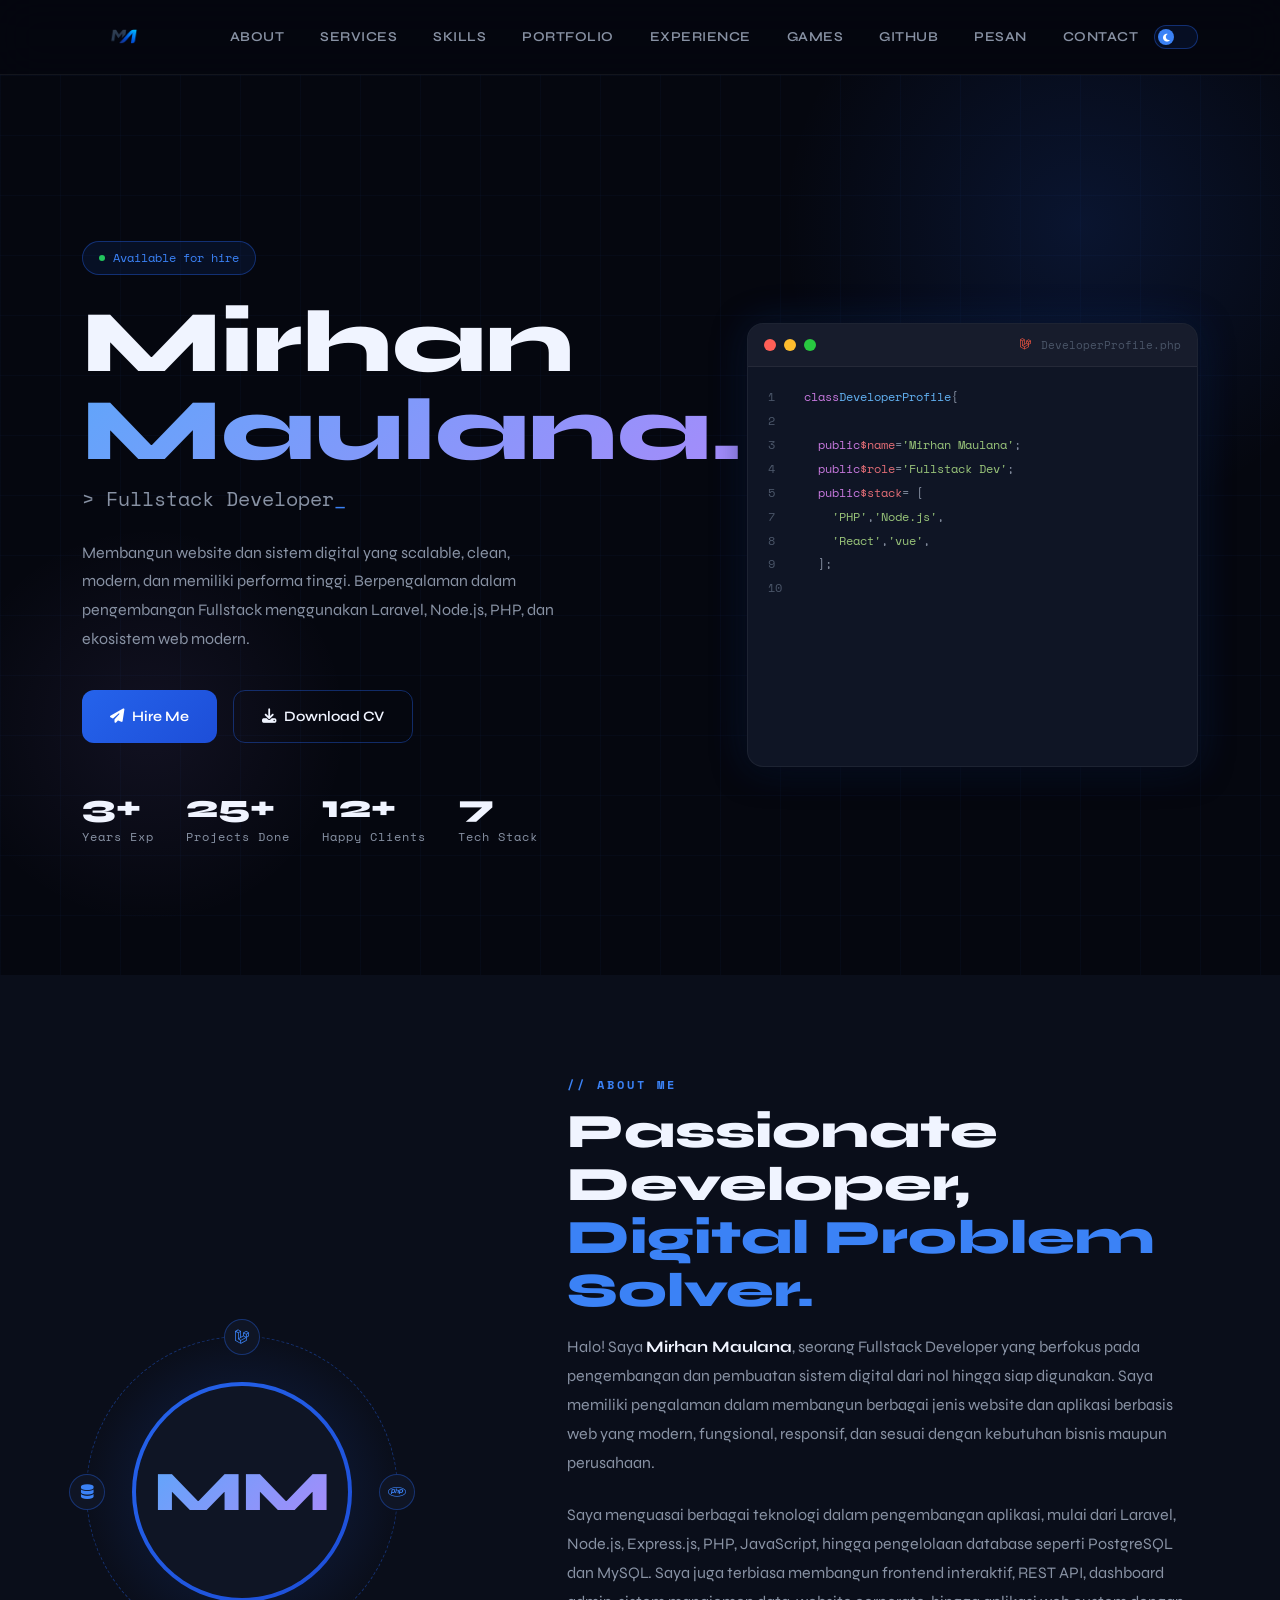
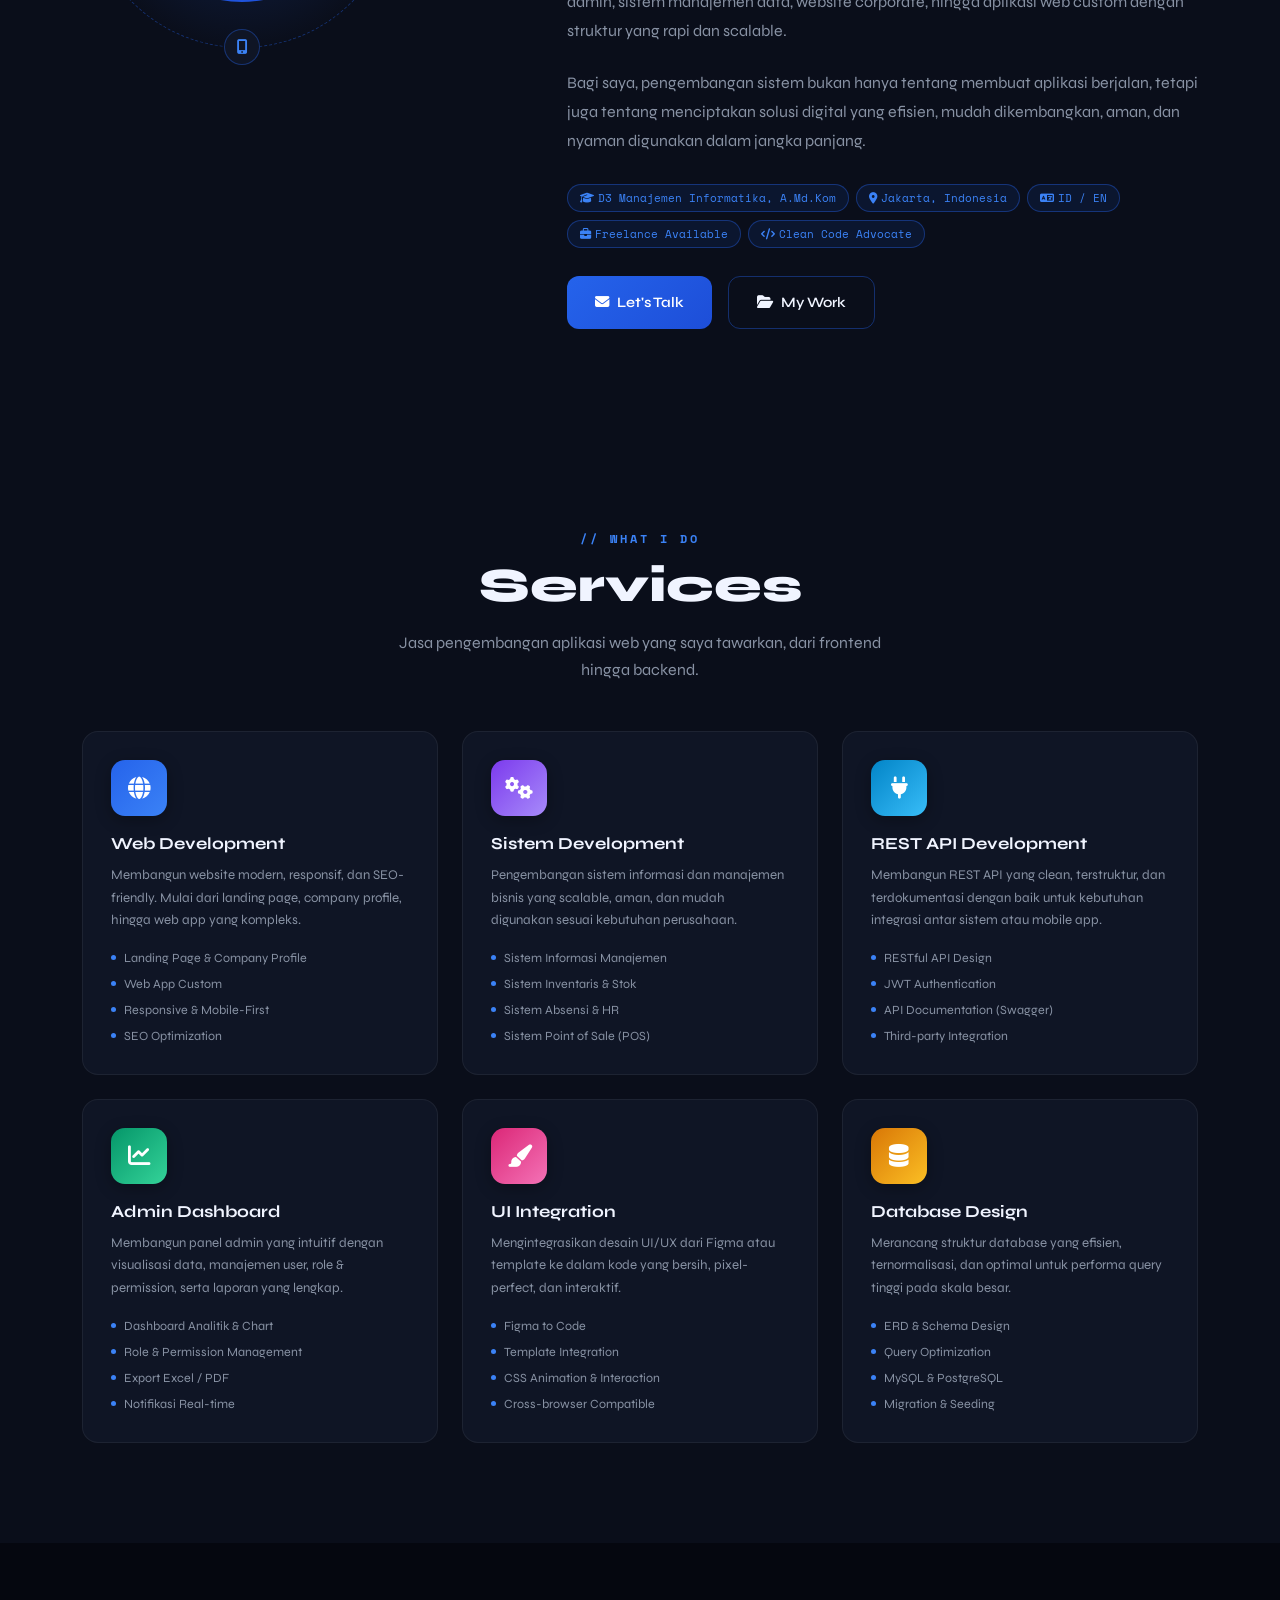
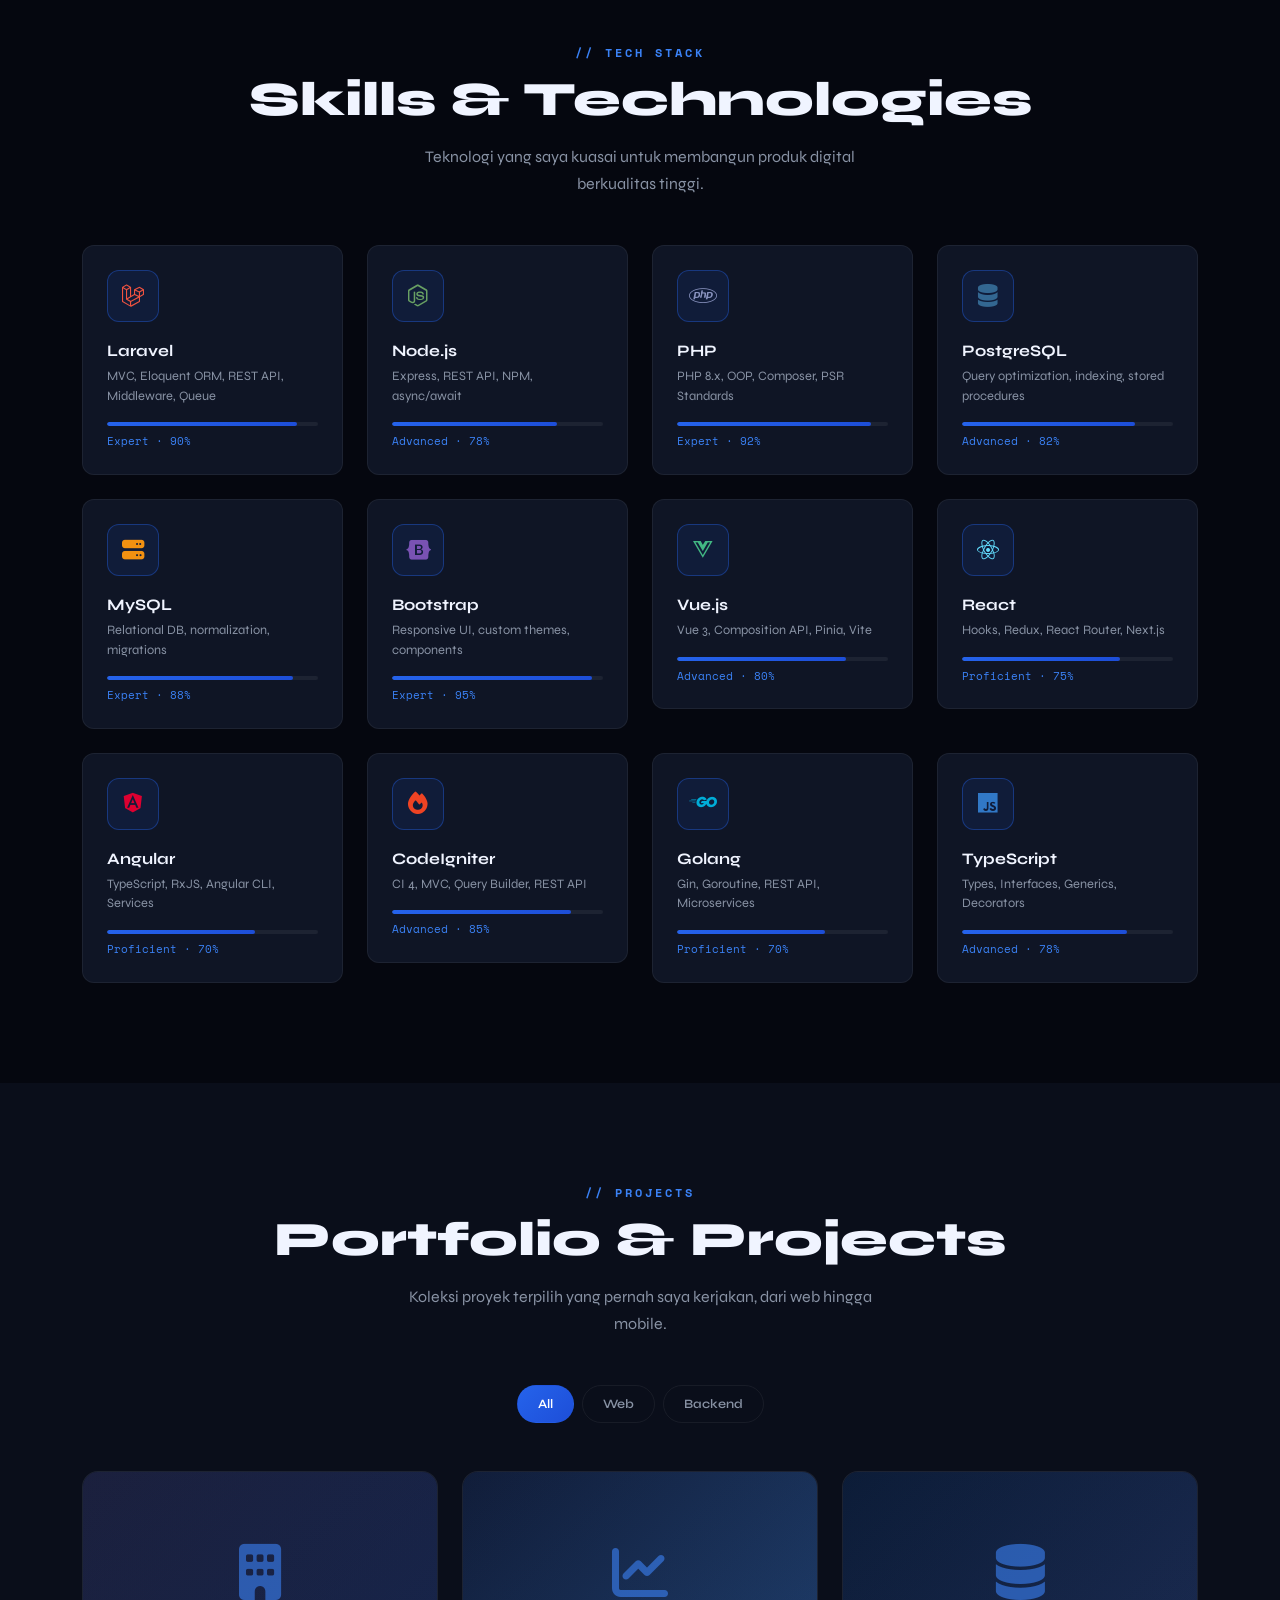
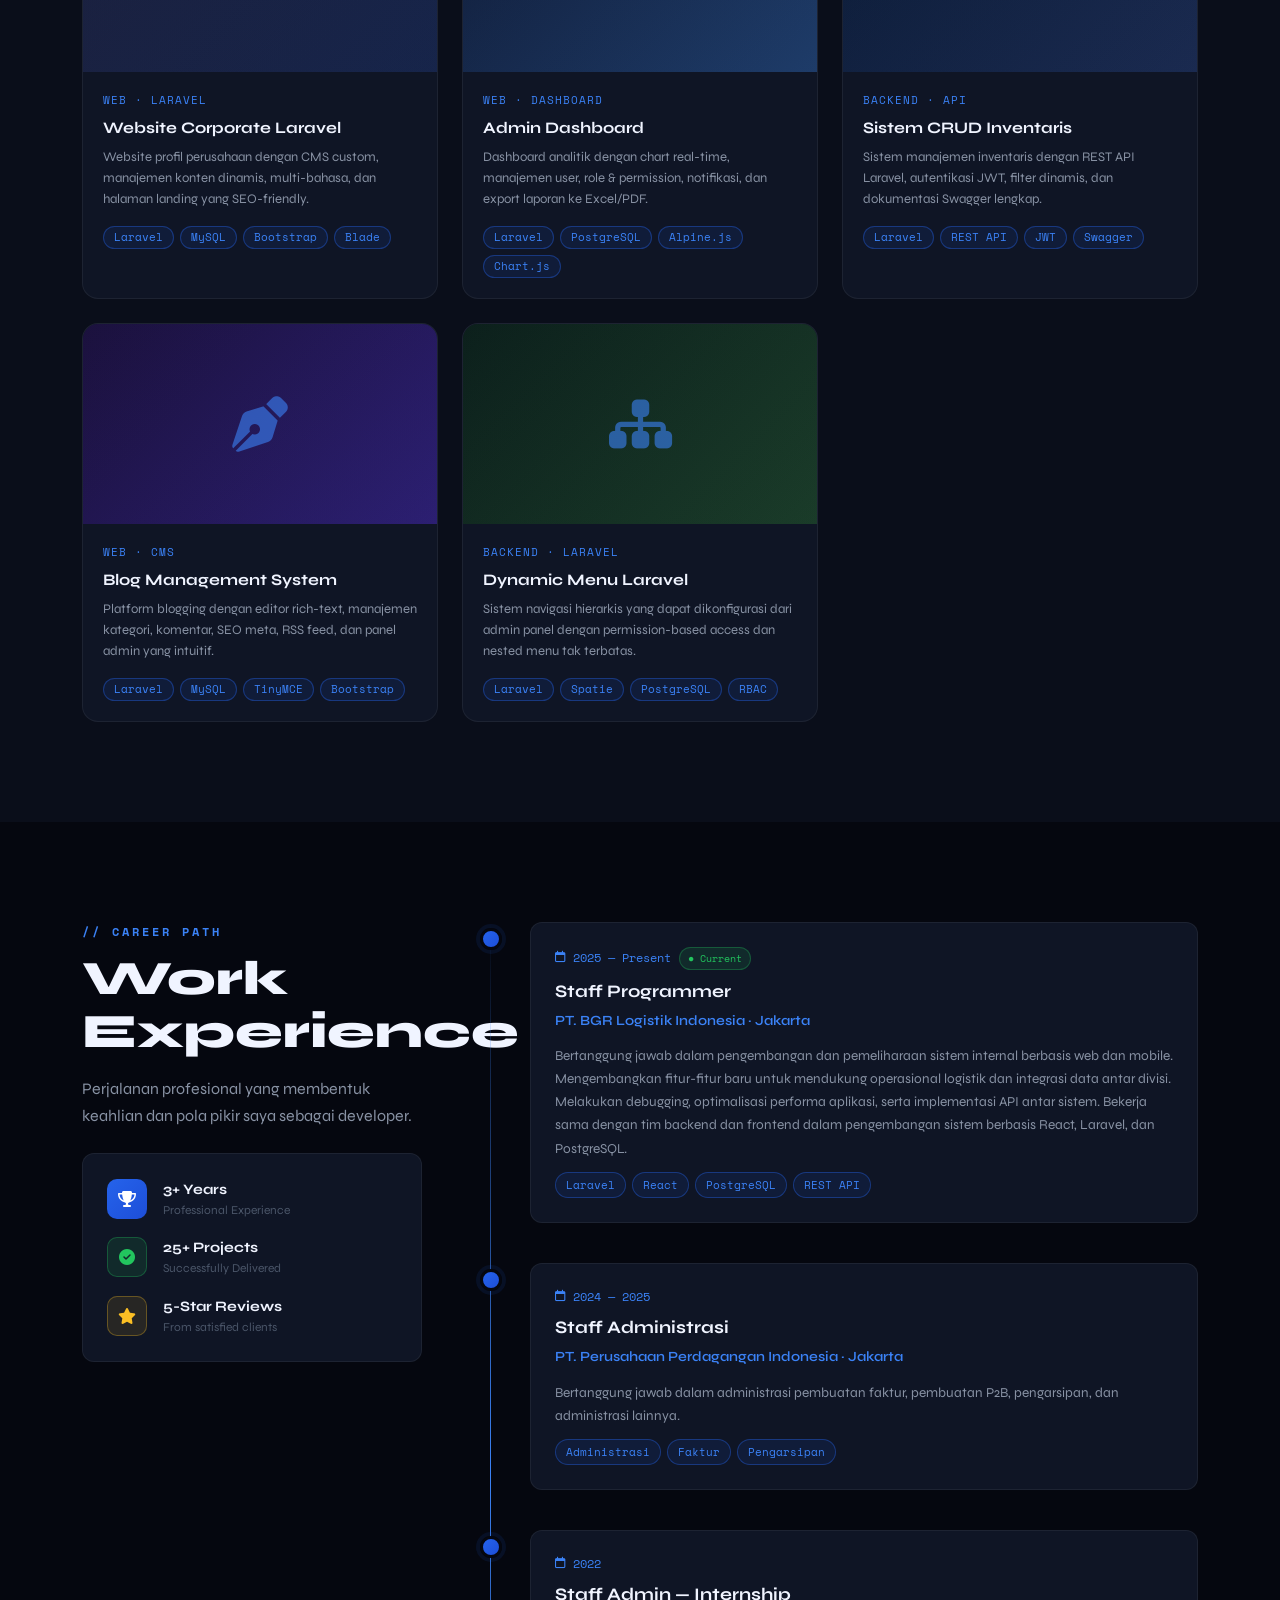
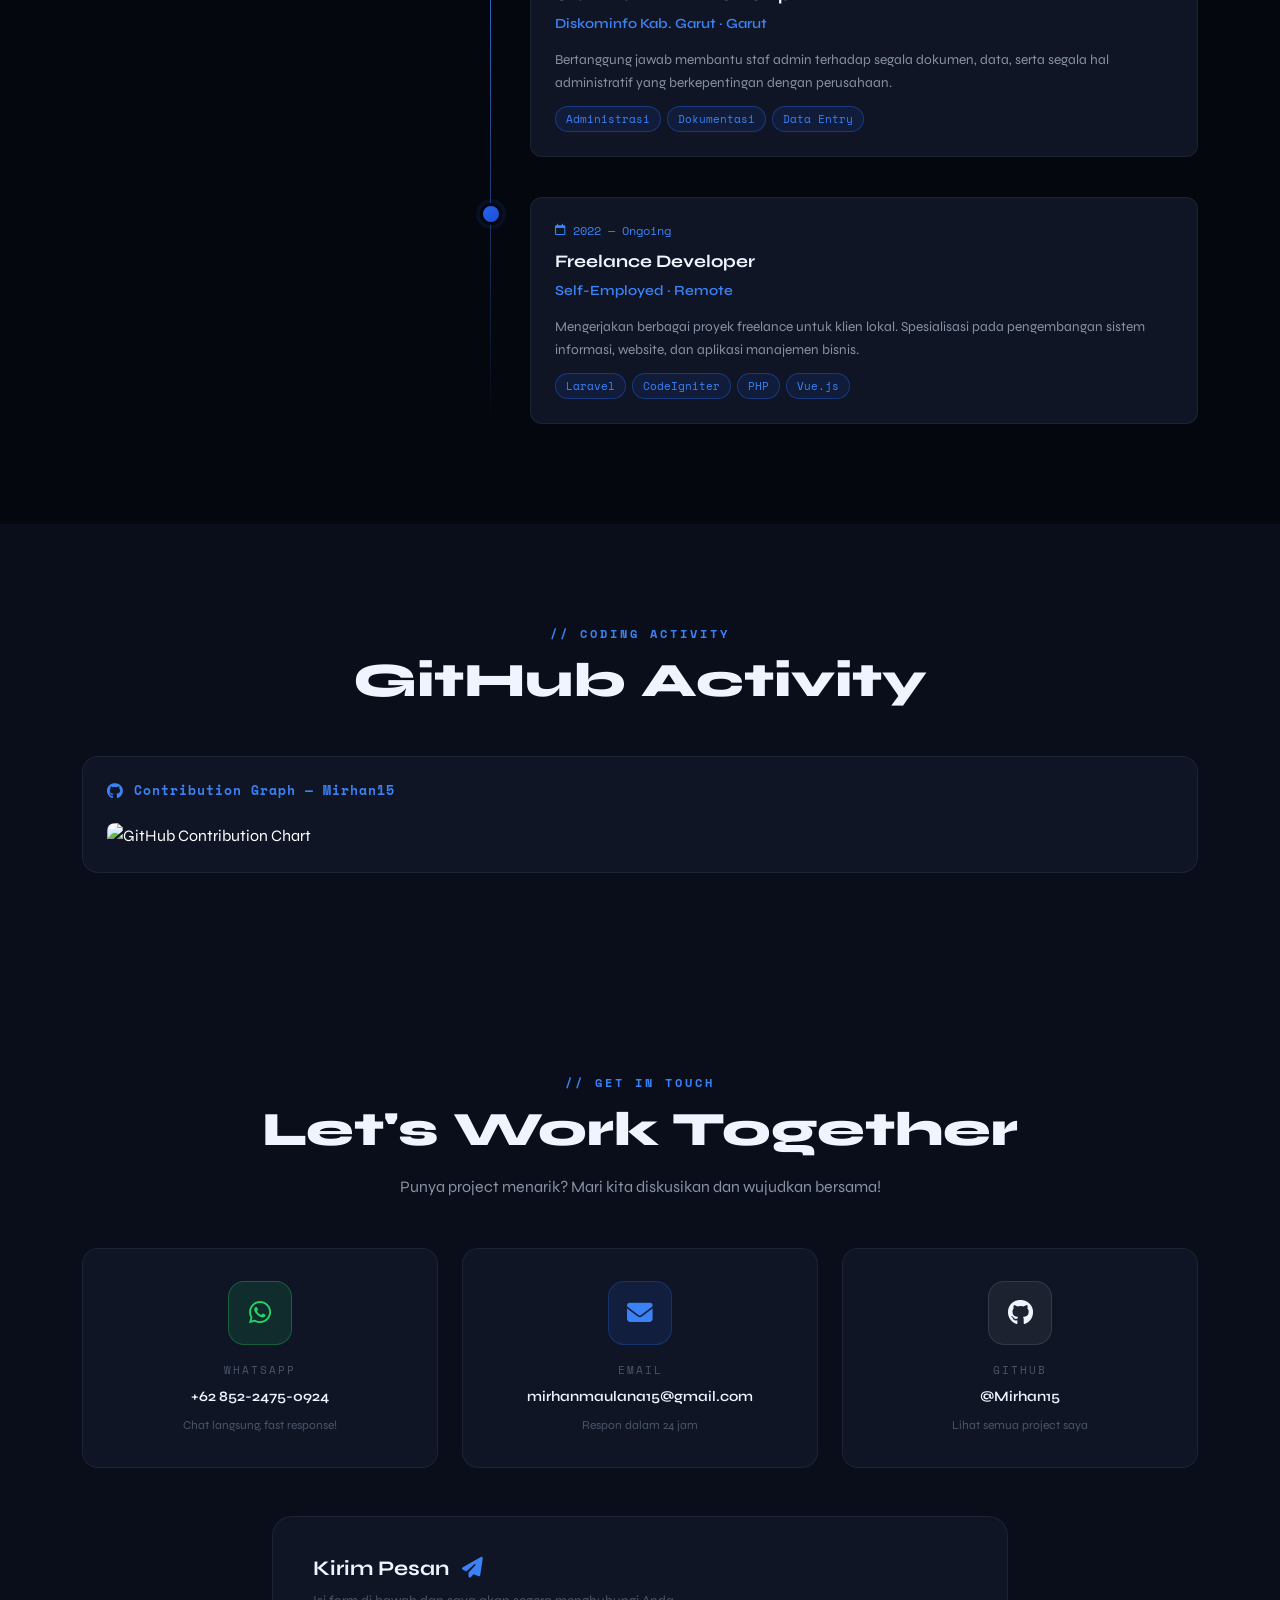
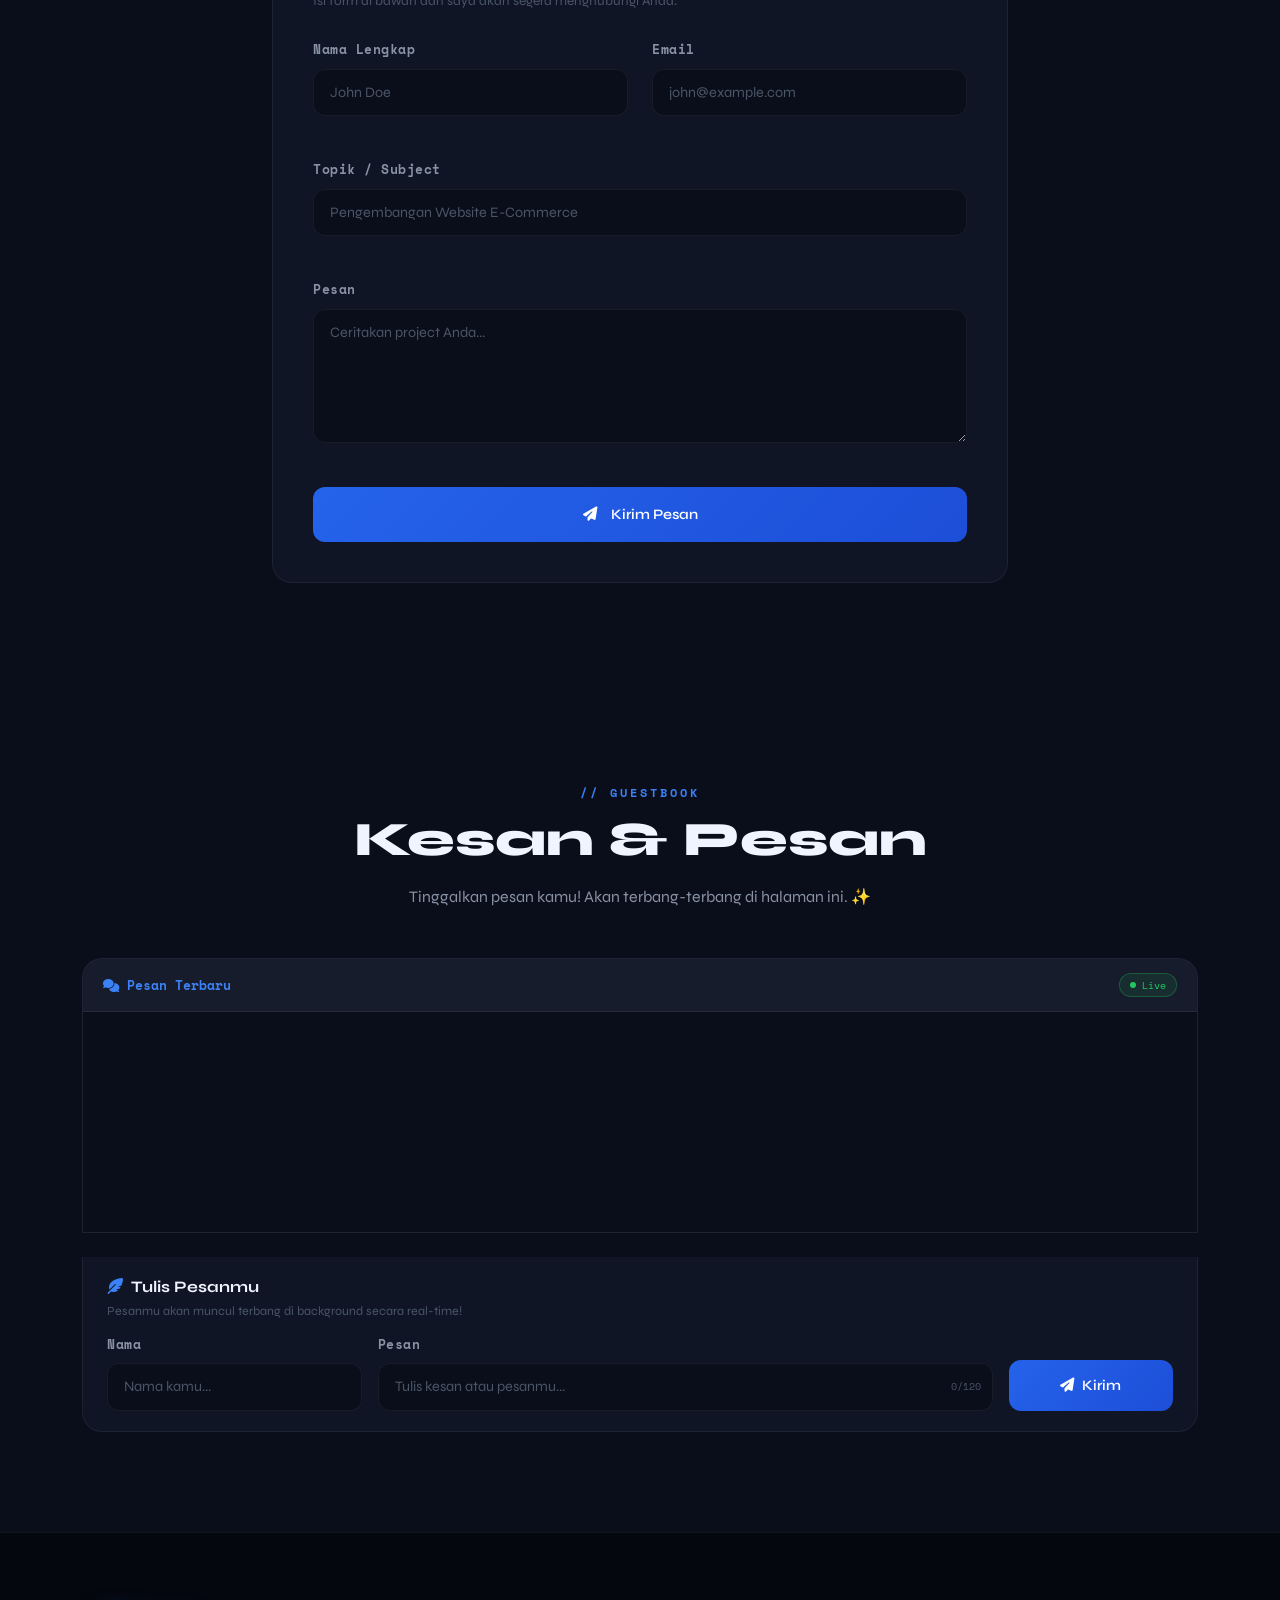
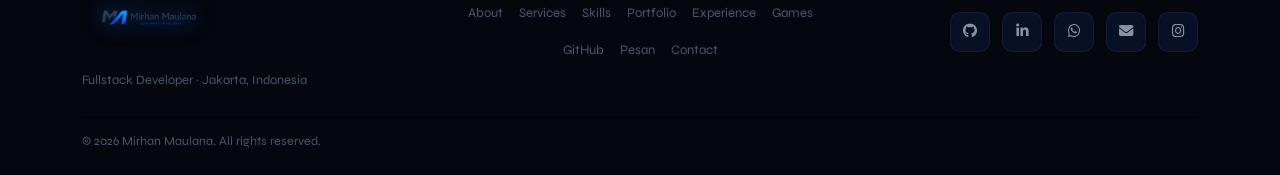
==== commit 01d32eb5: "update" ====
--- a/index.html
+++ b/index.html
@@ -44,7 +44,7 @@
       <div class="dark-toggle" id="darkToggle" title="Toggle theme">
         <div class="dark-toggle-thumb"><i class="fa-solid fa-moon"></i></div>
       </div>
-      <button class="navbar-toggler border-0" type="button" data-bs-toggle="collapse" data-bs-target="#navbarNav" aria-label="Toggle navigation" title="Toggle navigation">
+      <button class="navbar-toggler" type="button" aria-label="Toggle navigation" title="Toggle navigation">
         <span class="navbar-toggler-icon"></span>
       </button>
     </div>
@@ -961,6 +961,12 @@
 <!-- Custom JS -->
 <script src="js/script.js"></script>
 <script type="module" src="js/messages.js"></script>
+<script>
+  // Hamburger toggle
+  document.querySelector('.navbar-toggler').addEventListener('click', function() {
+    document.getElementById('navbarNav').classList.toggle('show');
+  });
+</script>
 <!-- Char counter -->
 <script>
   const msgText = document.getElementById('msgText');
--- a/css/style.css
+++ b/css/style.css
@@ -1535,8 +1535,10 @@
 .skill-badge-proficient { background: rgba(251,191,36,0.1); border: 1px solid rgba(251,191,36,0.3); color: #fbbf24; }
 
 /* ── Animations ── */
+@keyframes fadeInUp {
   from { opacity: 0; transform: translateY(30px); }
   to { opacity: 1; transform: translateY(0); }
+}
 
 
 @keyframes fadeInRight {
@@ -1595,6 +1597,35 @@
   .about-avatar-wrap { width: 260px; height: 260px; }
   .about-avatar-ring { width: 180px; height: 180px; }
   .about-avatar-initials { font-size: 2.8rem; }
+
+  #mainNav { overflow: visible !important; }
+
+  .navbar-collapse.show {
+    display: block !important;
+    background: #05070f;
+    border: 1px solid rgba(37,99,235,0.4);
+    border-radius: 12px;
+    padding: 8px;
+    margin-top: 8px;
+    -webkit-backdrop-filter: blur(20px);
+    backdrop-filter: blur(20px);
+  }
+
+  [data-theme="light"] .navbar-collapse.show {
+    background: #f8faff;
+  }
+
+  .navbar-collapse.show .nav-link {
+    color: var(--text-primary) !important;
+    padding: 10px 16px !important;
+    border-radius: 8px;
+    display: block;
+  }
+
+  .navbar-collapse.show .nav-link:hover {
+    background: rgba(37,99,235,0.1);
+    color: #3b82f6 !important;
+  }
 }
 
 @media (max-width: 767.98px) {
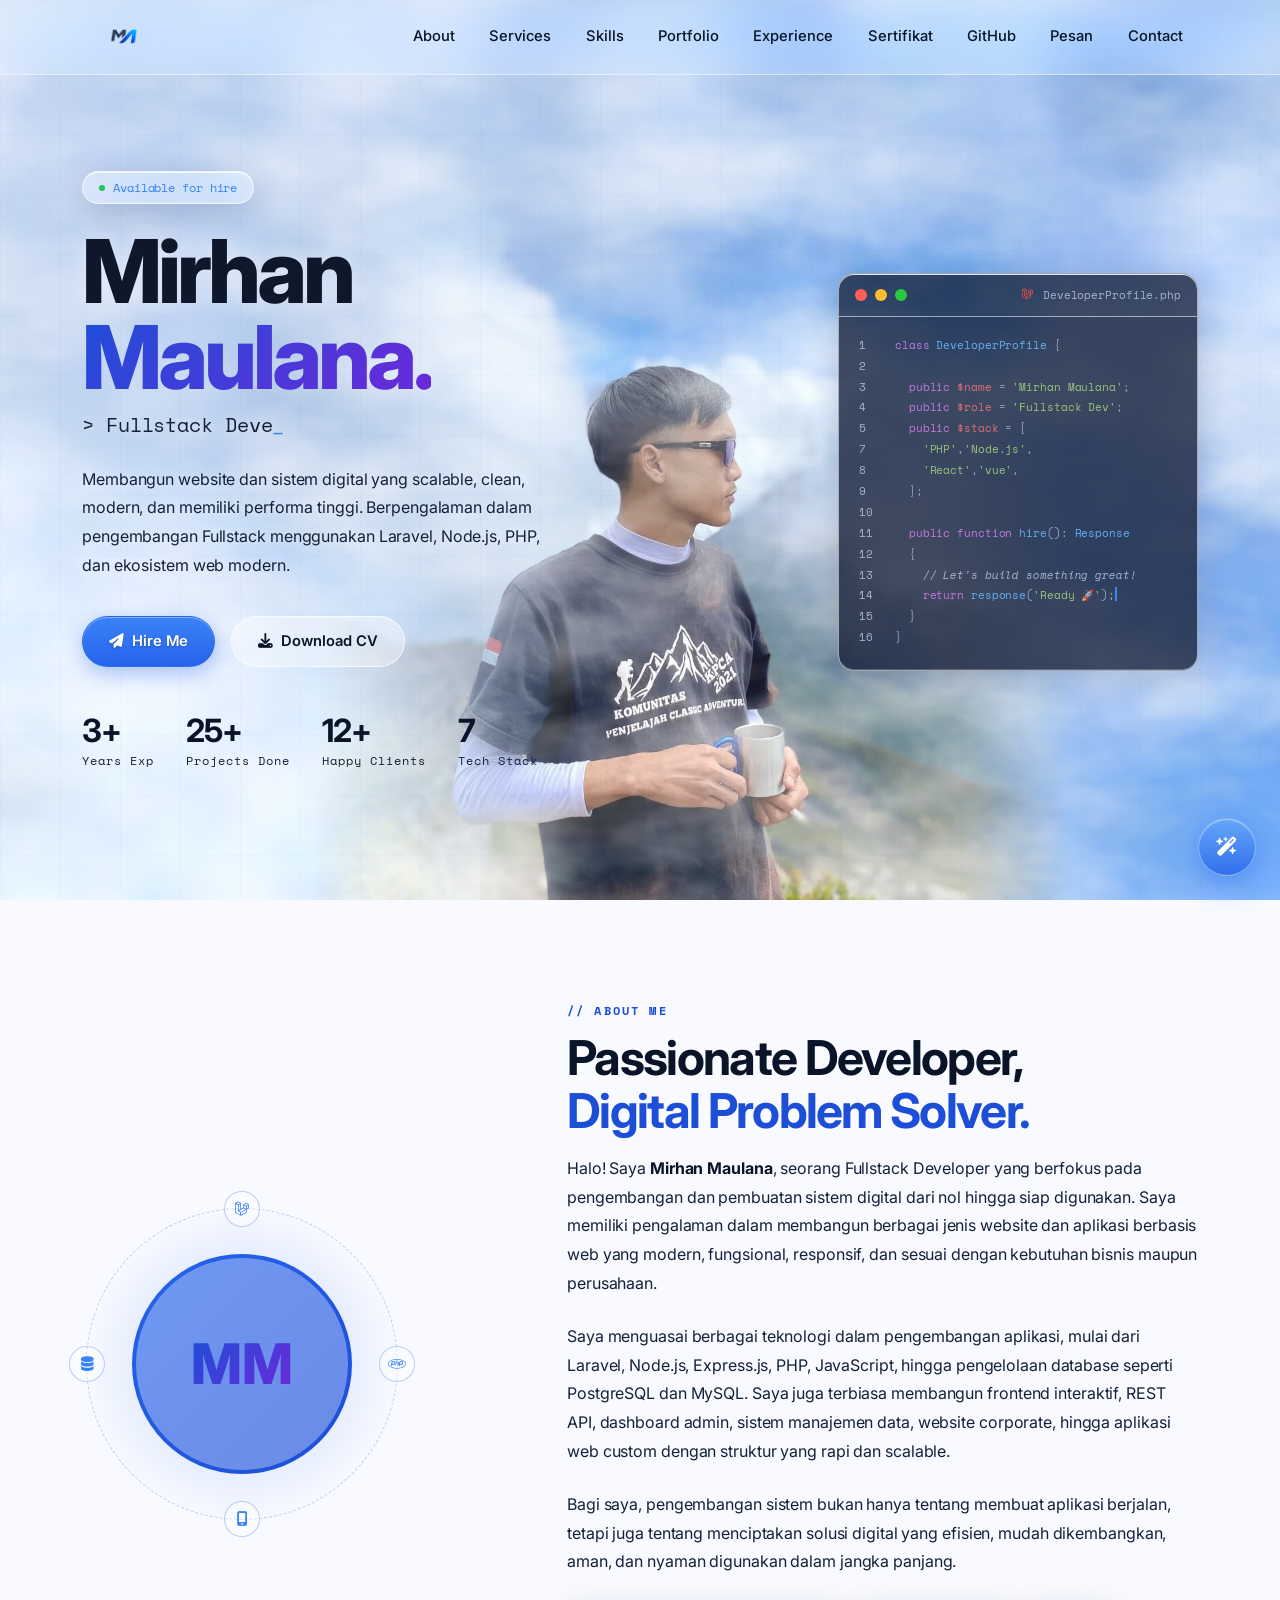
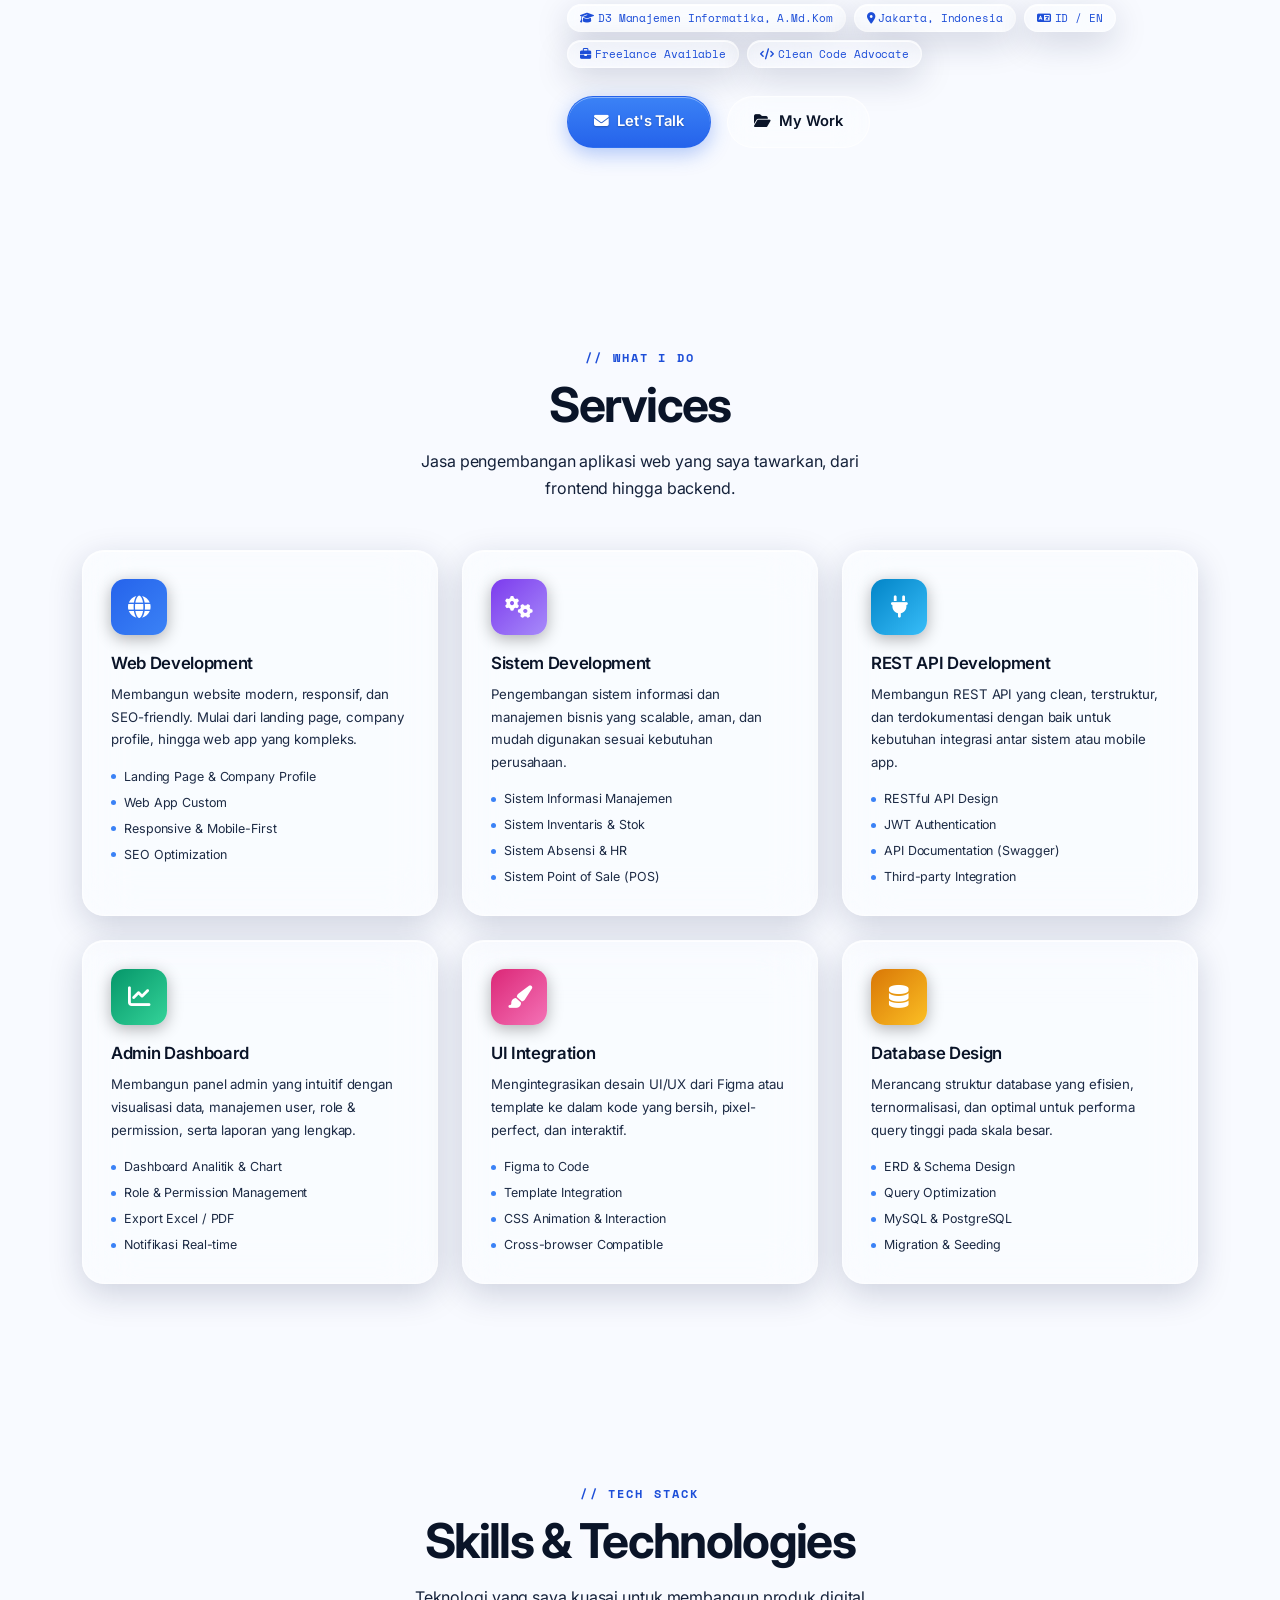
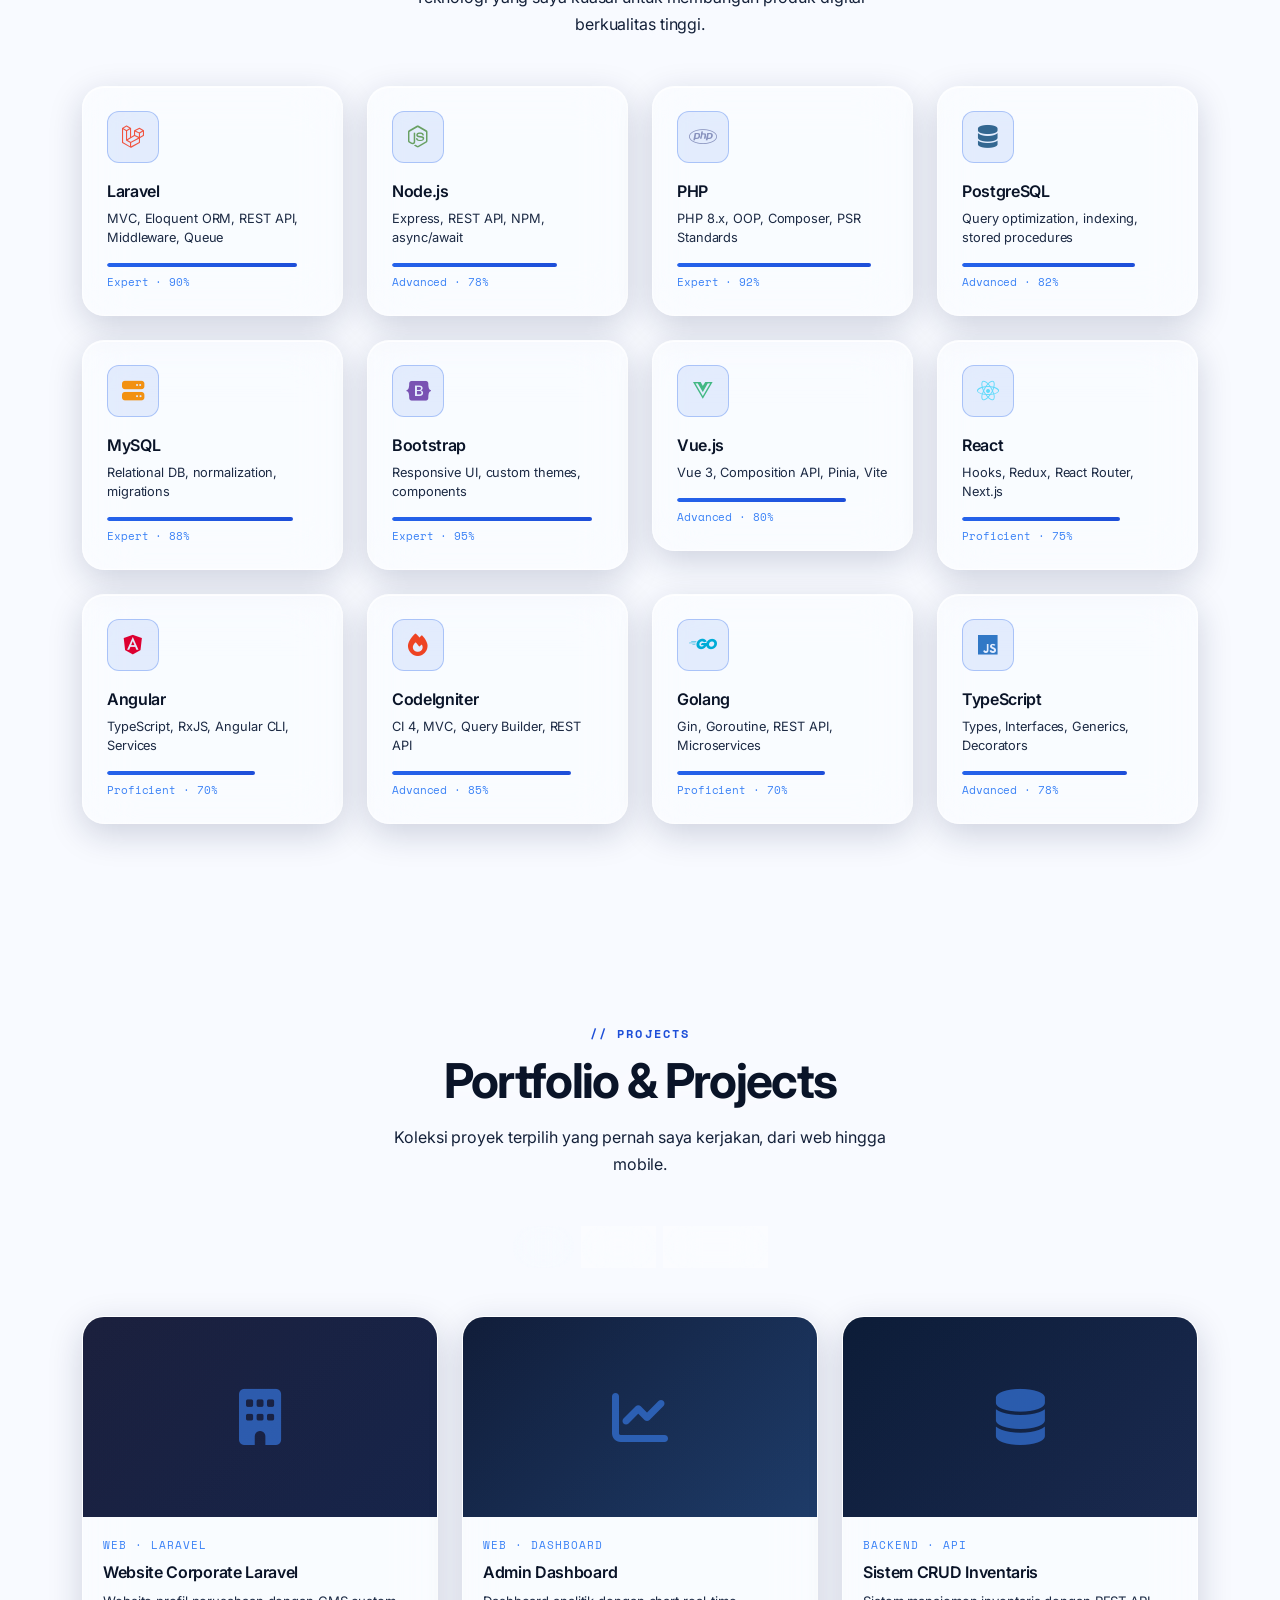
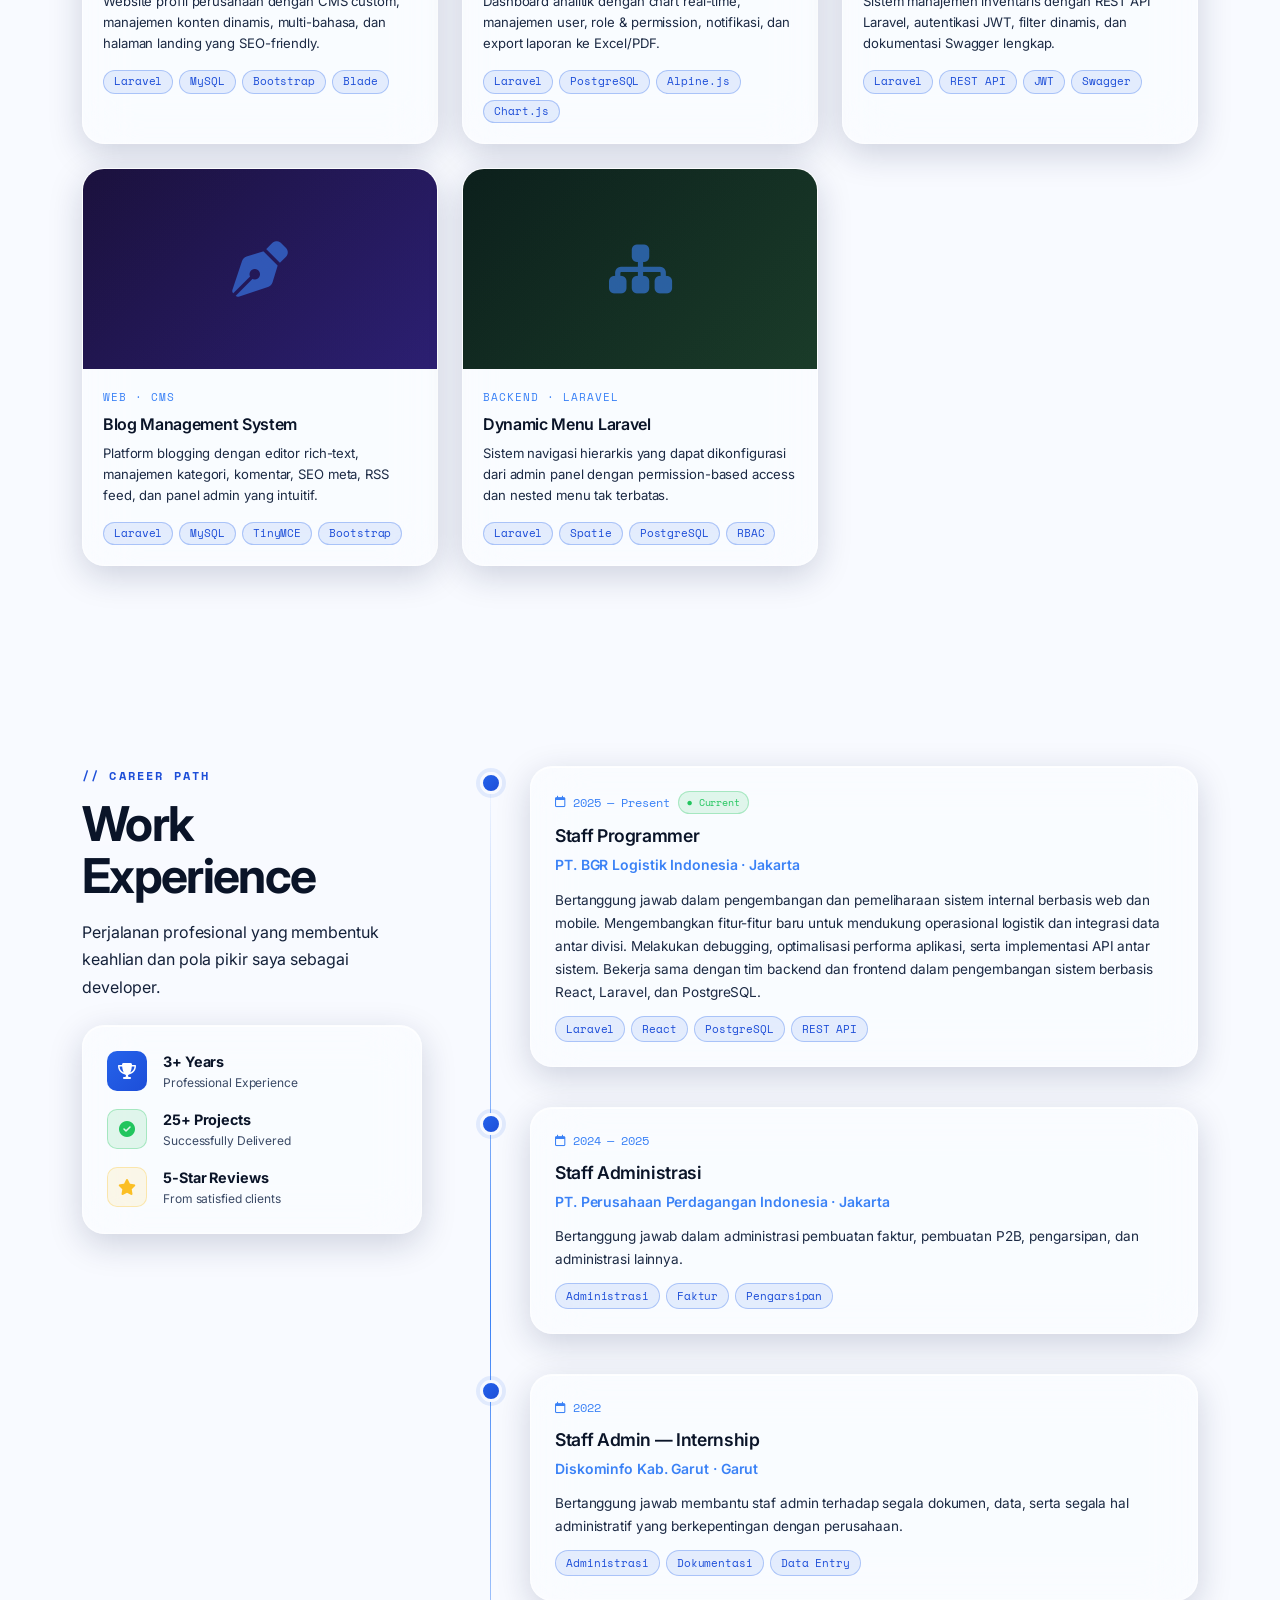
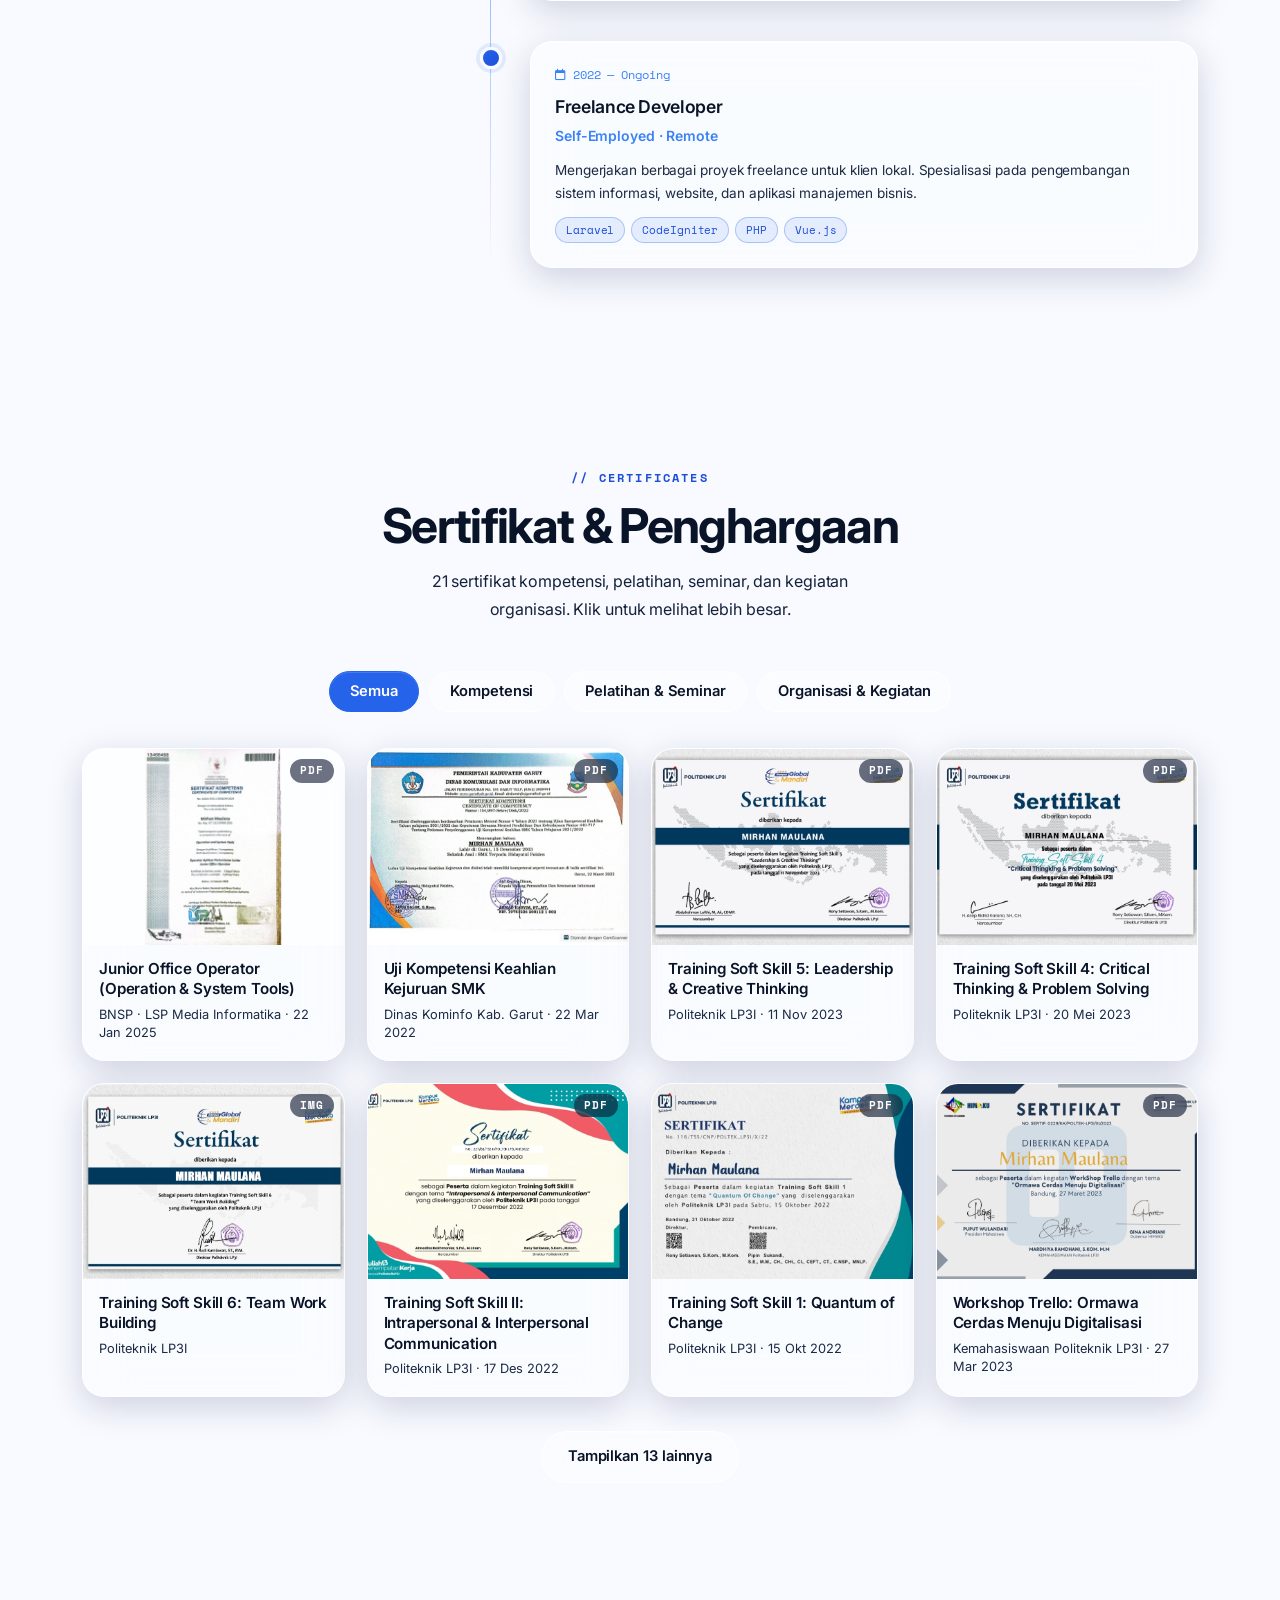
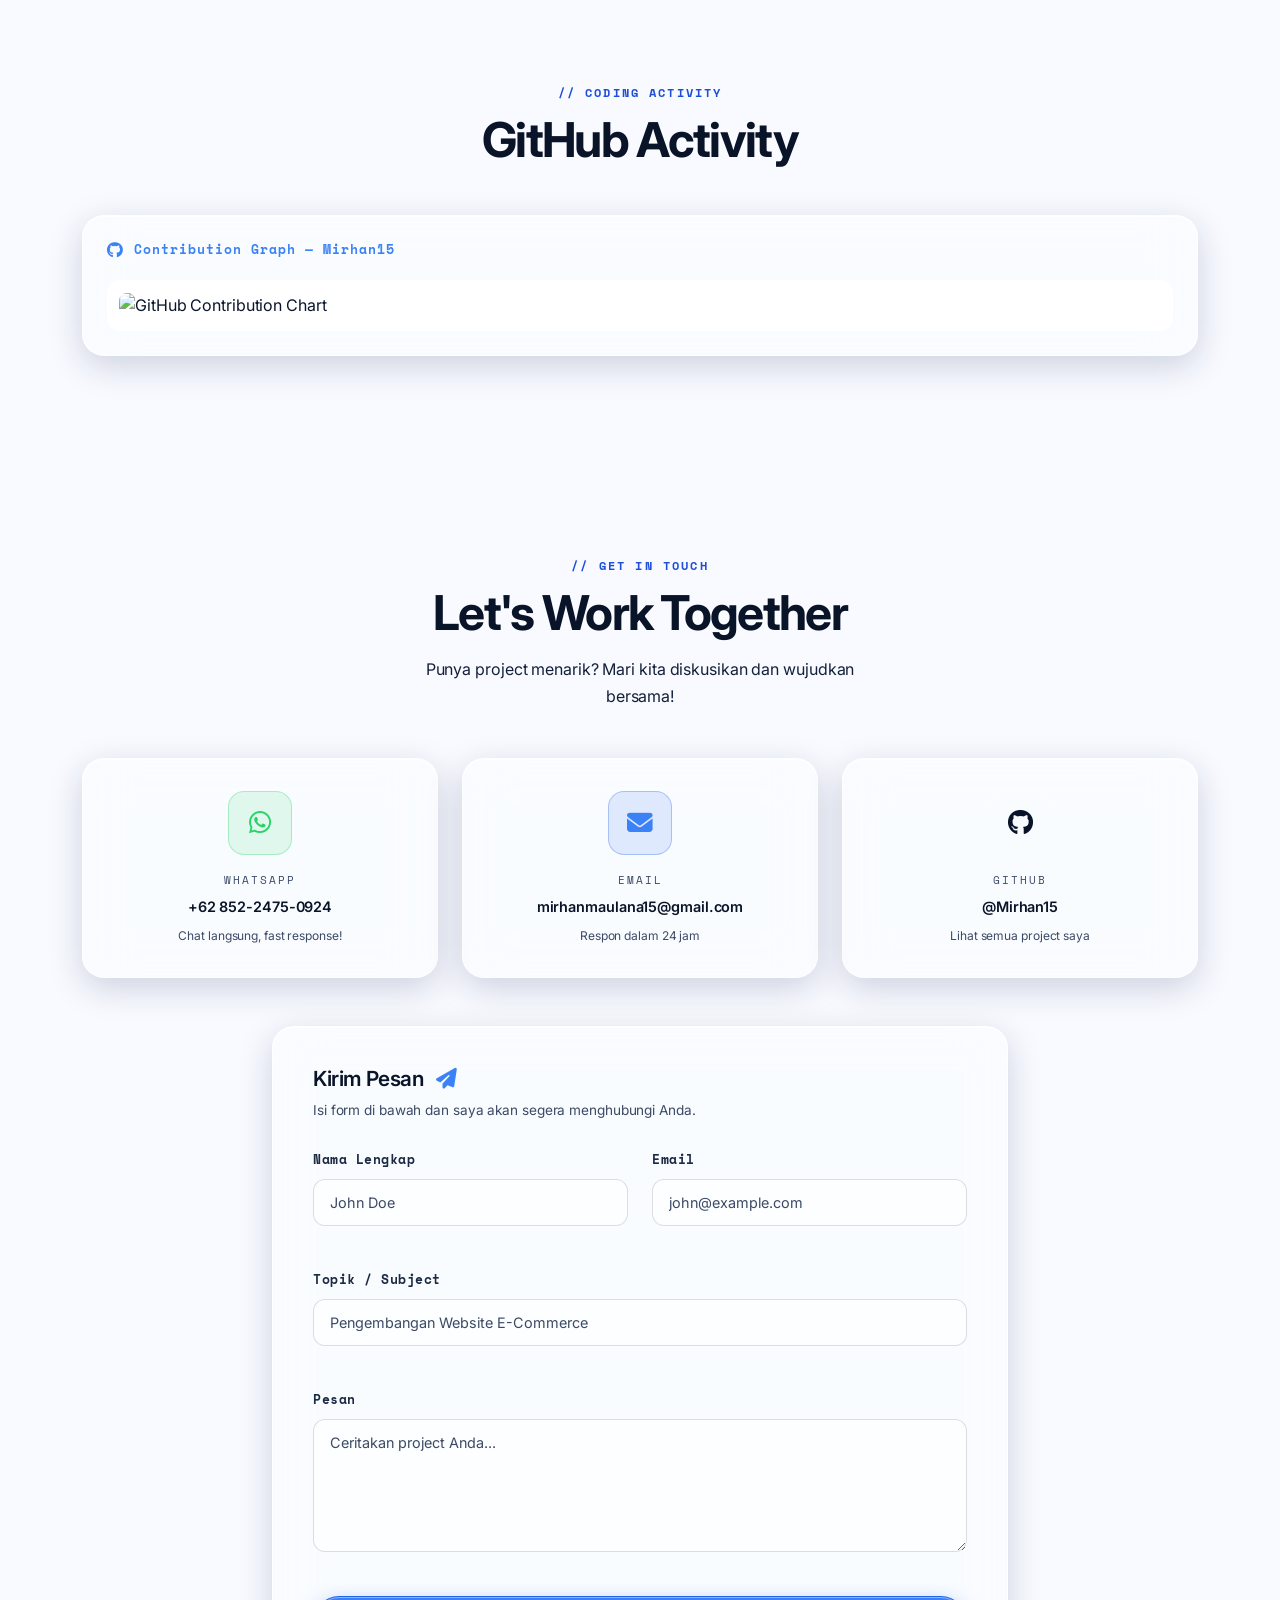
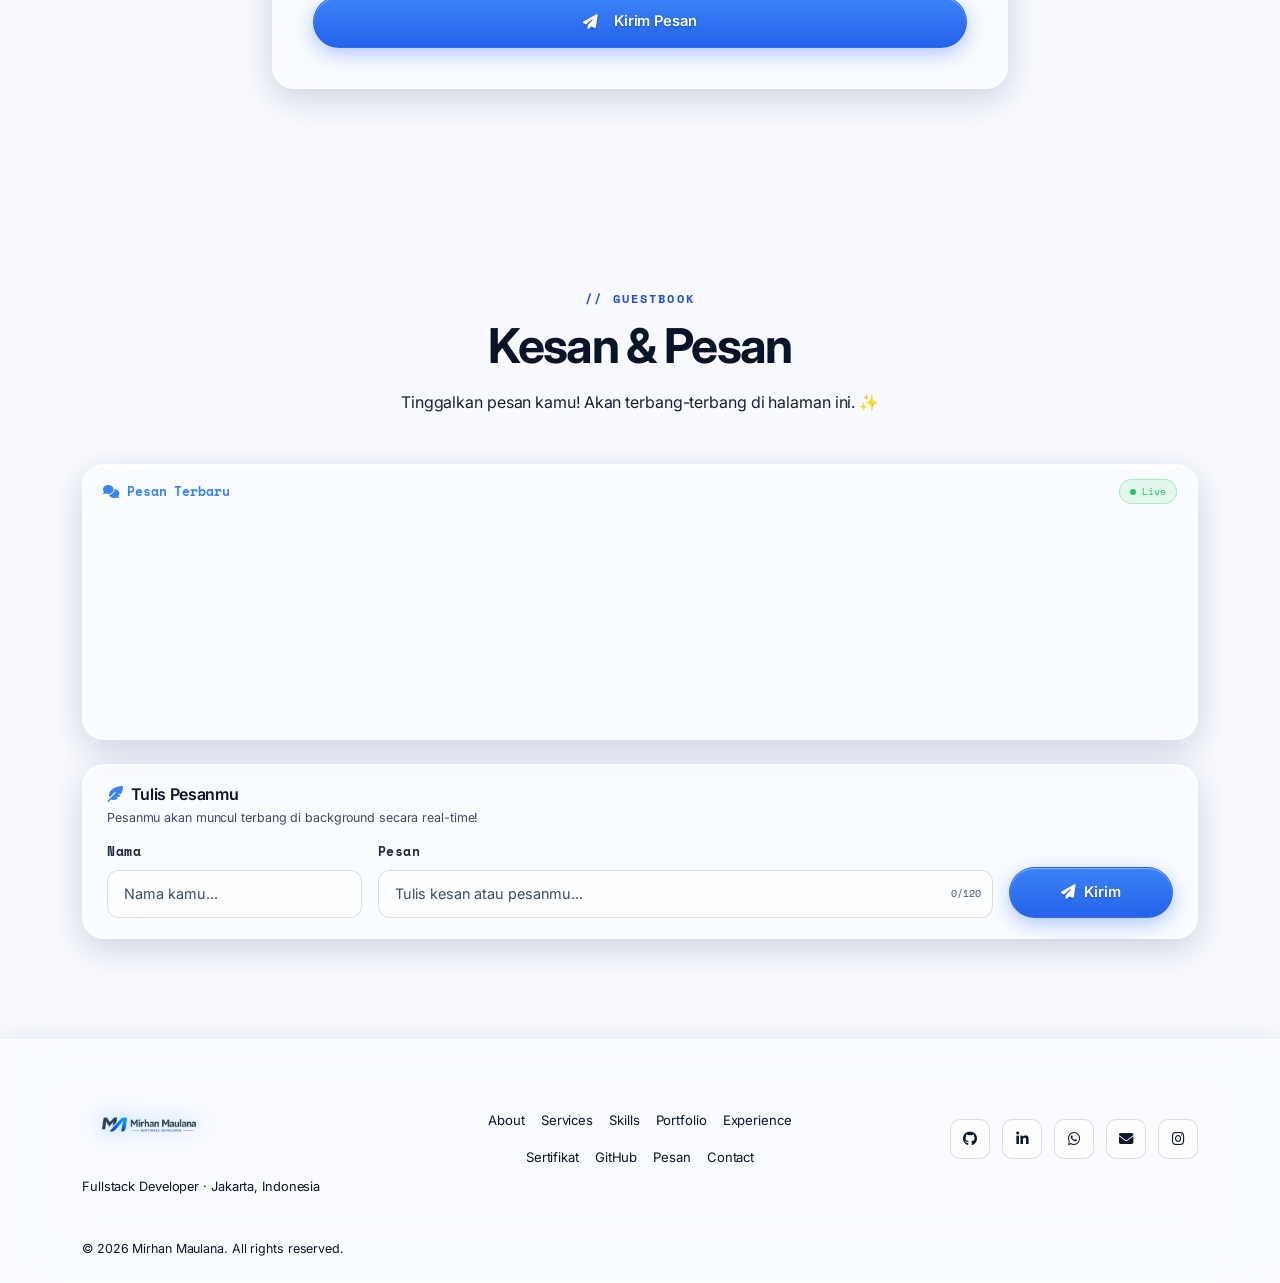
==== commit 7abbc04f: "update" ====
--- a/index.html
+++ b/index.html
@@ -1,8 +1,9 @@
 ﻿<!DOCTYPE html>
-<html lang="id" data-theme="dark">
+<html lang="id" data-theme="light">
 <head>
   <meta charset="UTF-8" />
   <meta name="viewport" content="width=device-width, initial-scale=1.0" />
+  <link rel="preload" as="image" href="assets/images/hero-photo.jpg" />
   <meta name="description" content="Portfolio pribadi - Fullstack Developer spesialis Laravel, Flutter, PHP, dan PostgreSQL." />
   <title>Mirhan Maulana — Fullstack Developer</title>
   <link rel="icon" type="image/png" href="assets/images/MirhanLog.png" />
@@ -14,11 +15,21 @@
   <!-- Google Fonts -->
   <link rel="preconnect" href="https://fonts.googleapis.com" />
   <link rel="preconnect" href="https://fonts.gstatic.com" crossorigin />
-  <link href="https://fonts.googleapis.com/css2?family=Space+Mono:wght@400;700&family=Syne:wght@400;500;600;700;800&display=swap" rel="stylesheet" />
+  <link href="https://fonts.googleapis.com/css2?family=Space+Mono:wght@400;700&family=Inter:wght@400;500;600;700;800&display=swap" rel="stylesheet" />
   <!-- Custom CSS -->
   <link rel="stylesheet" href="css/style.css" />
+  <link rel="stylesheet" href="css/agent.css" />
+  <link rel="stylesheet" href="css/certificates.css" />
 </head>
 <body>
+
+<!-- Fixed photo background -->
+<div class="site-bg" aria-hidden="true">
+  <div class="site-bg-sky"></div>
+  <div class="site-bg-photo"></div>
+  <div class="site-bg-cloud cloud-1"></div>
+  <div class="site-bg-cloud cloud-2"></div>
+</div>
 
 <!-- ════════════════════════════════════════
      LOADER
@@ -40,10 +51,6 @@
     </a>
 
     <div class="d-flex align-items-center gap-3 order-lg-3">
-      <!-- Dark Mode Toggle -->
-      <div class="dark-toggle" id="darkToggle" title="Toggle theme">
-        <div class="dark-toggle-thumb"><i class="fa-solid fa-moon"></i></div>
-      </div>
       <button class="navbar-toggler" type="button" aria-label="Toggle navigation" title="Toggle navigation">
         <span class="navbar-toggler-icon"></span>
       </button>
@@ -56,7 +63,7 @@
         <li class="nav-item"><a class="nav-link" href="#skills">Skills</a></li>
         <li class="nav-item"><a class="nav-link" href="#portfolio">Portfolio</a></li>
         <li class="nav-item"><a class="nav-link" href="#experience">Experience</a></li>
-        <li class="nav-item"><a class="nav-link" href="games.html">Games</a></li>
+        <li class="nav-item"><a class="nav-link" href="#certificates">Sertifikat</a></li>
         <li class="nav-item"><a class="nav-link" href="#github">GitHub</a></li>
         <li class="nav-item"><a class="nav-link" href="#messages">Pesan</a></li>
         <li class="nav-item"><a class="nav-link" href="#contact">Contact</a></li>
@@ -739,6 +746,31 @@
 </section>
 
 <!-- ════════════════════════════════════════
+     CERTIFICATES
+════════════════════════════════════════ -->
+<section id="certificates">
+  <div class="container">
+    <div class="text-center mb-5 reveal">
+      <span class="section-label">// certificates</span>
+      <h2 class="section-title">Sertifikat &amp; Penghargaan</h2>
+      <p class="section-subtitle mx-auto"><span id="certCount">21</span> sertifikat kompetensi, pelatihan, seminar, dan kegiatan organisasi. Klik untuk melihat lebih besar.</p>
+    </div>
+
+    <div class="cert-filters">
+      <button class="filter-btn cert-filter active" data-cat="all">Semua</button>
+      <button class="filter-btn cert-filter" data-cat="kompetensi">Kompetensi</button>
+      <button class="filter-btn cert-filter" data-cat="pelatihan">Pelatihan &amp; Seminar</button>
+      <button class="filter-btn cert-filter" data-cat="organisasi">Organisasi &amp; Kegiatan</button>
+    </div>
+
+    <div class="cert-grid" id="certGrid"></div>
+    <div class="cert-more-wrap">
+      <button type="button" id="certMore" class="btn-outline-custom" hidden></button>
+    </div>
+  </div>
+</section>
+
+<!-- ════════════════════════════════════════
      GITHUB ACTIVITY
 ════════════════════════════════════════ -->
 <section id="github">
@@ -758,7 +790,7 @@
             <span>Contribution Graph — Mirhan15</span>
           </div>
           <div class="github-graph-wrap">
-            <img src="https://github-readme-activity-graph.vercel.app/graph?username=Mirhan15&bg_color=0f1525&color=3b82f6&line=2563eb&point=60a5fa&area=true&hide_border=true" alt="GitHub Contribution Chart" class="github-graph-img" />
+            <img src="https://ghchart.rshah.org/3b82f6/Mirhan15" alt="GitHub Contribution Chart" class="github-graph-img" />
           </div>
         </div>
       </div>
@@ -930,7 +962,7 @@
           <a href="#skills" class="footer-nav-link">Skills</a>
           <a href="#portfolio" class="footer-nav-link">Portfolio</a>
           <a href="#experience" class="footer-nav-link">Experience</a>
-          <a href="games.html" class="footer-nav-link">Games</a>
+          <a href="#certificates" class="footer-nav-link">Sertifikat</a>
           <a href="#github" class="footer-nav-link">GitHub</a>
           <a href="#messages" class="footer-nav-link">Pesan</a>
           <a href="#contact" class="footer-nav-link">Contact</a>
@@ -957,10 +989,12 @@
 <button id="backTop" title="Back to top" aria-label="Back to top"><i class="fa-solid fa-arrow-up"></i></button>
 
 <!-- Bootstrap JS -->
-<script src="https://cdn.jsdelivr.net/npm/bootstrap@5.3.3/dist/js/bootstrap.bundle.min.js" integrity="sha384-YvpcrYf0tY3lHB60NNkmXc4s9bIOgUxi8T/jzmFXFpFDkego/ALe0Oa8LLBmMBz" crossorigin="anonymous"></script>
+<script src="https://cdn.jsdelivr.net/npm/bootstrap@5.3.3/dist/js/bootstrap.bundle.min.js" integrity="sha384-YvpcrYf0tY3lHB60NNkmXc5s9fDVZLESaAA55NDzOxhy9GkcIdslK1eN7N6jIeHz" crossorigin="anonymous"></script>
 <!-- Custom JS -->
 <script src="js/script.js"></script>
-<script type="module" src="js/messages.js"></script>
+<script src="js/messages.js"></script>
+<script src="js/agent.js"></script>
+<script src="js/certificates.js"></script>
 <script>
   // Hamburger toggle
   document.querySelector('.navbar-toggler').addEventListener('click', function() {
--- a/css/style.css
+++ b/css/style.css
@@ -3,7 +3,7 @@
    Modern Developer Portfolio
    ============================================ */
 
-@import url('https://fonts.googleapis.com/css2?family=Space+Mono:wght@400;700&family=Syne:wght@400;500;600;700;800&display=swap');
+@import url('https://fonts.googleapis.com/css2?family=Space+Mono:wght@400;700&family=Inter:wght@400;500;600;700;800&display=swap');
 
 /* ── CSS Variables ── */
 :root {
@@ -429,19 +429,24 @@
 
 /* Hero Image / Code Visual */
 .hero-visual {
+  align-self: flex-end;
   position: relative;
   z-index: 1;
   animation: fadeInRight 0.8s ease 0.4s both;
 }
 
 .code-window {
-  background: var(--bg-card);
+  max-width: 360px;
+  margin-left: auto;
+  background: rgba(10, 14, 26, 0.82);
+  -webkit-backdrop-filter: blur(10px);
+  backdrop-filter: blur(10px);
   border: 1px solid var(--border);
   border-radius: 16px;
   overflow: hidden;
   box-shadow: var(--shadow-card), var(--shadow-glow);
   font-family: var(--font-mono);
-  font-size: 0.78rem;
+  font-size: 0.66rem;
 }
 
 .code-header {
@@ -469,7 +474,7 @@
 
 .code-body { padding: 20px; }
 
-.code-line { margin-bottom: 4px; display: flex; }
+.code-line { margin-bottom: 4px; display: flex; white-space: pre; }
 .ln { color: var(--text-muted); margin-right: 16px; min-width: 20px; -webkit-user-select: none; user-select: none; }
 .kw { color: #c678dd; }
 .fn { color: #61afef; }
@@ -1588,6 +1593,8 @@
 
 /* ── Responsive ── */
 @media (max-width: 991.98px) {
+  .hero-visual { align-self: auto; }
+  .code-window { margin-right: auto; max-width: 100%; }
   section { padding: 70px 0; }
   .hero-visual { margin-top: 40px; }
   .about-text { padding-left: 0; margin-top: 40px; }
@@ -1995,3 +2002,360 @@
   transform: scale(1.05);
   opacity: 0.9;
 }
+
+
+/* ============================================
+   LIQUID GLASS THEME + PHOTO BACKGROUND
+   ============================================ */
+:root {
+  --bg-secondary: transparent;
+  --bg-card: rgba(14, 18, 34, 0.5);
+  --bg-glass: rgba(14, 18, 34, 0.55);
+  --border: rgba(255, 255, 255, 0.16);
+  --text-secondary: #b8c0d0;
+  --text-muted: #8791a5;
+  --glass-blur: blur(22px) saturate(180%);
+  --glass-shadow: 0 8px 32px rgba(0, 0, 0, 0.35), inset 0 1px 0 rgba(255, 255, 255, 0.18), inset 0 -1px 0 rgba(255, 255, 255, 0.04);
+}
+
+[data-theme="light"] {
+  --bg-secondary: transparent;
+  --text-secondary: #475569;
+  --text-muted: #94a3b8;
+  --bg-card: rgba(255, 255, 255, 0.55);
+  --bg-glass: rgba(255, 255, 255, 0.6);
+  --border: rgba(255, 255, 255, 0.7);
+  --glass-shadow: 0 8px 32px rgba(15, 23, 42, 0.12), inset 0 1px 0 rgba(255, 255, 255, 0.9);
+}
+
+html { background: var(--bg-primary); }
+body { background: transparent; }
+
+.site-bg { position: fixed; inset: 0; z-index: -1; overflow: hidden; background: var(--bg-primary); }
+
+.site-bg-photo {
+  position: absolute;
+  top: 0; bottom: 0; left: 27%; right: 0;
+  background: url('../assets/images/hero-photo.jpg') no-repeat 50% 15% / cover;
+  -webkit-mask-image: linear-gradient(90deg, transparent 0%, #000 40%);
+  mask-image: linear-gradient(90deg, transparent 0%, #000 40%);
+}
+
+.site-bg::after {
+  content: '';
+  position: absolute;
+  inset: 0;
+  background:
+    linear-gradient(90deg, rgba(5,7,15,0.9) 0%, rgba(5,7,15,0.6) 35%, rgba(5,7,15,0.35) 70%, rgba(5,7,15,0.4) 100%),
+    linear-gradient(180deg, rgba(5,7,15,0.5) 0%, transparent 25%, rgba(5,7,15,0.4) 100%);
+}
+
+[data-theme="light"] .site-bg::after {
+  background: linear-gradient(90deg, rgba(248,250,255,0.92) 0%, rgba(248,250,255,0.6) 40%, rgba(248,250,255,0.25) 100%);
+}
+
+/* sections become transparent so the photo shows through */
+#about, #services, #skills, #portfolio, #experience, #github, #contact, #messages, #hero { background: transparent; }
+.hero-grid { opacity: 0.6; }
+.hero-glow-1, .hero-glow-2 { opacity: 0.5; }
+
+/* glass surfaces */
+#mainNav, footer, .code-window, .service-card, .skill-card, .project-card, .timeline-card,
+.exp-stats-card, .github-card, .contact-card, .contact-form-wrap, .msg-wall-wrap, .msg-form-wrap,
+.about-tag, .filter-btn, .hero-badge, .msg-wall-item {
+  background: var(--bg-glass);
+  -webkit-backdrop-filter: var(--glass-blur);
+  backdrop-filter: var(--glass-blur);
+  border: 1px solid var(--border);
+  box-shadow: var(--glass-shadow);
+}
+
+#mainNav { border-width: 0 0 1px 0; border-radius: 0; }
+footer { border-width: 1px 0 0 0; border-radius: 0; }
+.service-card, .skill-card, .project-card, .timeline-card, .exp-stats-card, .github-card,
+.contact-card, .contact-form-wrap, .msg-wall-wrap, .msg-form-wrap { border-radius: 22px; }
+
+.service-card:hover, .skill-card:hover, .project-card:hover, .contact-card:hover {
+  background: rgba(30, 40, 70, 0.6);
+  transform: translateY(-4px);
+}
+
+.form-control {
+  background: rgba(255, 255, 255, 0.06) !important;
+  border: 1px solid var(--border) !important;
+  -webkit-backdrop-filter: blur(10px);
+  backdrop-filter: blur(10px);
+}
+
+.github-graph-wrap { background: rgba(255, 255, 255, 0.9); border-radius: 14px; padding: 12px; }
+.github-graph-img { width: 100%; height: auto; }
+
+@media (max-width: 991.98px) {
+  .site-bg-photo { left: 0; opacity: 0.55; background-position: 68% 15%; -webkit-mask-image: none; mask-image: none; }
+}
+
+
+/* ============================================
+   TYPOGRAPHY + BUTTONS + NAVBAR (glass refinement)
+   ============================================ */
+:root { --font-heading: 'Inter', -apple-system, BlinkMacSystemFont, 'Segoe UI', sans-serif; }
+
+body { letter-spacing: -0.006em; -webkit-font-smoothing: antialiased; }
+
+.hero-name { font-weight: 800; letter-spacing: -0.045em; line-height: 0.98; }
+.section-title { font-weight: 700; letter-spacing: -0.035em; line-height: 1.1; }
+.stat-num { font-weight: 700; letter-spacing: -0.03em; }
+.service-title, .project-title, .exp-role, .skill-name, .contact-form-title, .msg-form-title { font-weight: 600; letter-spacing: -0.02em; }
+.section-label { letter-spacing: 0.18em; font-weight: 700; }
+.hero-desc, .about-para, .section-subtitle { color: #c6cddb; }
+
+/* navbar: nearly clear glass */
+#mainNav {
+  background: rgba(255, 255, 255, 0.04);
+  -webkit-backdrop-filter: blur(24px) saturate(160%);
+  backdrop-filter: blur(24px) saturate(160%);
+  border: 0;
+  border-bottom: 1px solid rgba(255, 255, 255, 0.1);
+  box-shadow: inset 0 -1px 0 rgba(255, 255, 255, 0.05);
+}
+#mainNav.scrolled { background: rgba(255, 255, 255, 0.06); box-shadow: 0 8px 30px rgba(0, 0, 0, 0.18); }
+[data-theme="light"] #mainNav { background: rgba(255, 255, 255, 0.35); }
+
+.nav-link {
+  text-transform: none;
+  font-size: 0.92rem;
+  font-weight: 500;
+  letter-spacing: 0;
+  color: rgba(255, 255, 255, 0.78) !important;
+  padding: 0.45rem 0.95rem !important;
+  border-radius: 999px;
+  text-shadow: 0 1px 8px rgba(0, 0, 0, 0.35);
+}
+.nav-link::after { display: none; }
+.nav-link:hover { background: rgba(255, 255, 255, 0.1); color: #fff !important; }
+.nav-link.active { background: rgba(255, 255, 255, 0.16); color: #fff !important; box-shadow: inset 0 1px 0 rgba(255, 255, 255, 0.25); }
+[data-theme="light"] .nav-link { color: #334155 !important; text-shadow: none; }
+[data-theme="light"] .nav-link.active, [data-theme="light"] .nav-link:hover { color: #0f172a !important; background: rgba(255, 255, 255, 0.7); }
+
+.dark-toggle { background: rgba(255, 255, 255, 0.1); border: 1px solid rgba(255, 255, 255, 0.2); }
+.navbar-toggler { background: rgba(255, 255, 255, 0.08); border: 1px solid rgba(255, 255, 255, 0.18); border-radius: 12px; }
+
+/* buttons: pill-shaped glass */
+.btn-primary-custom, .btn-outline-custom, .filter-btn {
+  border-radius: 999px;
+  font-weight: 600;
+  font-size: 0.92rem;
+  letter-spacing: -0.005em;
+  padding: 13px 26px;
+  -webkit-backdrop-filter: blur(16px) saturate(180%);
+  backdrop-filter: blur(16px) saturate(180%);
+}
+
+.btn-primary-custom {
+  background: linear-gradient(180deg, rgba(96, 165, 250, 0.55), rgba(37, 99, 235, 0.65));
+  border: 1px solid rgba(147, 197, 253, 0.55);
+  color: #fff;
+  box-shadow: 0 6px 20px rgba(37, 99, 235, 0.35), inset 0 1px 0 rgba(255, 255, 255, 0.4);
+  text-shadow: 0 1px 2px rgba(0, 0, 0, 0.25);
+}
+.btn-primary-custom:hover { background: linear-gradient(180deg, rgba(125, 185, 255, 0.65), rgba(37, 99, 235, 0.8)); box-shadow: 0 10px 28px rgba(37, 99, 235, 0.5), inset 0 1px 0 rgba(255, 255, 255, 0.5); }
+
+.btn-outline-custom {
+  background: rgba(255, 255, 255, 0.09);
+  border: 1px solid rgba(255, 255, 255, 0.28);
+  color: #fff;
+  box-shadow: inset 0 1px 0 rgba(255, 255, 255, 0.22);
+}
+.btn-outline-custom:hover { background: rgba(255, 255, 255, 0.18); border-color: rgba(255, 255, 255, 0.45); color: #fff; }
+
+.filter-btn { background: rgba(255, 255, 255, 0.07); border: 1px solid rgba(255, 255, 255, 0.18); color: var(--text-secondary); padding: 8px 20px; box-shadow: inset 0 1px 0 rgba(255, 255, 255, 0.15); }
+.filter-btn:hover, .filter-btn.active { background: rgba(96, 165, 250, 0.35); border-color: rgba(147, 197, 253, 0.55); color: #fff; }
+
+#backTop { border-radius: 50%; background: rgba(96, 165, 250, 0.35); border: 1px solid rgba(147, 197, 253, 0.5); -webkit-backdrop-filter: blur(16px); backdrop-filter: blur(16px); box-shadow: 0 6px 20px rgba(0, 0, 0, 0.3), inset 0 1px 0 rgba(255, 255, 255, 0.35); }
+.social-btn, .overlay-btn { background: rgba(255, 255, 255, 0.09) !important; border: 1px solid rgba(255, 255, 255, 0.2) !important; -webkit-backdrop-filter: blur(12px); backdrop-filter: blur(12px); box-shadow: inset 0 1px 0 rgba(255, 255, 255, 0.2); }
+.social-btn:hover, .overlay-btn:hover { background: rgba(255, 255, 255, 0.2) !important; }
+
+.about-tag, .project-tag, .exp-skill, .hero-badge { border-radius: 999px; }
+
+
+/* ============================================
+   LIGHT THEME FIXES
+   ============================================ */
+[data-theme="light"] .site-bg-photo { opacity: 0.55; }
+[data-theme="light"] .site-bg::after {
+  background:
+    linear-gradient(90deg, rgba(248,250,255,0.96) 0%, rgba(248,250,255,0.82) 40%, rgba(248,250,255,0.7) 100%),
+    linear-gradient(180deg, rgba(248,250,255,0.5) 0%, transparent 30%, rgba(248,250,255,0.5) 100%);
+}
+[data-theme="light"] {
+  --text-secondary: #334155;
+  --text-muted: #64748b;
+  --border: rgba(15, 23, 42, 0.1);
+  --bg-glass: rgba(255, 255, 255, 0.62);
+  --bg-card: rgba(255, 255, 255, 0.62);
+}
+[data-theme="light"] .hero-desc,
+[data-theme="light"] .about-para,
+[data-theme="light"] .section-subtitle { color: #334155; }
+[data-theme="light"] .hero-role { color: #334155; }
+[data-theme="light"] .hero-name .first { color: #0f172a; }
+[data-theme="light"] .btn-outline-custom { color: #0f172a; background: rgba(255,255,255,0.6); border-color: rgba(15,23,42,0.18); }
+[data-theme="light"] .btn-outline-custom:hover { color: #0f172a; background: rgba(255,255,255,0.85); border-color: rgba(37,99,235,0.5); }
+[data-theme="light"] .btn-primary-custom { background: linear-gradient(180deg, #3b82f6, #2563eb); border-color: rgba(37,99,235,0.6); }
+[data-theme="light"] .filter-btn { background: rgba(255,255,255,0.6); border-color: rgba(15,23,42,0.14); color: #334155; }
+[data-theme="light"] .filter-btn:hover, [data-theme="light"] .filter-btn.active { background: #2563eb; color: #fff; border-color: #2563eb; }
+[data-theme="light"] .social-btn, [data-theme="light"] .overlay-btn { background: rgba(255,255,255,0.65) !important; border-color: rgba(15,23,42,0.14) !important; color: #0f172a; }
+[data-theme="light"] .nav-link { text-shadow: none; }
+[data-theme="light"] .dark-toggle { background: rgba(255,255,255,0.7); border-color: rgba(15,23,42,0.15); }
+[data-theme="light"] .navbar-toggler { background: rgba(255,255,255,0.7); border-color: rgba(15,23,42,0.15); }
+[data-theme="light"] .navbar-toggler-icon { filter: invert(1); }
+[data-theme="light"] .code-window { background: rgba(15, 23, 42, 0.82); }
+[data-theme="light"] .service-card:hover, [data-theme="light"] .skill-card:hover,
+[data-theme="light"] .project-card:hover, [data-theme="light"] .contact-card:hover { background: rgba(255,255,255,0.85); }
+[data-theme="light"] .form-control { background: rgba(255,255,255,0.7) !important; border-color: rgba(15,23,42,0.14) !important; color: #0f172a; }
+[data-theme="light"] .about-tag, [data-theme="light"] .project-tag, [data-theme="light"] .exp-skill { color: #1d4ed8; }
+[data-theme="light"] .footer-nav-link, [data-theme="light"] .footer-tagline, [data-theme="light"] .footer-copy { color: #334155; }
+
+[data-theme="light"] .code-window .punc { color: #94a3b8; }
+[data-theme="light"] .code-window .ln, [data-theme="light"] .code-window .cm, [data-theme="light"] .code-window .code-title { color: #7c8aa3; }
+[data-theme="light"] #backTop { background: #2563eb; border-color: #2563eb; color: #fff; }
+
+/* ============================================
+   SINGLE THEME: CLEAR GLASS OVER LIVE PHOTO SKY
+   ============================================ */
+[data-theme="light"] .site-bg { background: #9db9e0; }
+
+.site-bg-sky {
+  position: absolute;
+  inset: -40px;
+  background: url('../assets/images/hero-photo.jpg') no-repeat 0% 0% / 170% auto;
+  filter: blur(6px) saturate(1.15);
+  animation: skyDrift 140s ease-in-out infinite alternate;
+}
+@keyframes skyDrift { from { background-position: 0% 0%; } to { background-position: 100% 6%; } }
+
+[data-theme="light"] .site-bg-photo {
+  opacity: 1;
+  left: 25%;
+  background-position: 50% 12%;
+  -webkit-mask-image: linear-gradient(90deg, transparent 0%, #000 42%), linear-gradient(180deg, transparent 8%, #000 34%);
+  mask-image: linear-gradient(90deg, transparent 0%, #000 42%), linear-gradient(180deg, transparent 8%, #000 34%);
+  -webkit-mask-composite: source-in;
+  mask-composite: intersect;
+}
+
+.site-bg-cloud {
+  position: absolute;
+  top: 0; bottom: 0; left: 0;
+  width: calc(100% + 1400px);
+  background-repeat: repeat-x;
+  pointer-events: none;
+  will-change: transform;
+}
+.cloud-1 {
+  background-image: url("data:image/svg+xml,%3Csvg xmlns='http://www.w3.org/2000/svg' width='1400' height='900'%3E%3Cfilter id='f' x='0' y='0' width='100%25' height='100%25'%3E%3CfeTurbulence type='fractalNoise' baseFrequency='0.0032 0.0065' numOctaves='5' seed='11' stitchTiles='stitch'/%3E%3CfeColorMatrix values='0 0 0 0 1 0 0 0 0 1 0 0 0 0 1 0 0 0 2.4 -0.95'/%3E%3C/filter%3E%3Crect width='100%25' height='100%25' filter='url(%23f)'/%3E%3C/svg%3E");
+  background-size: 1400px 100%;
+  opacity: 0.55;
+  animation: cloudMove 550s linear infinite;
+}
+.cloud-2 {
+  background-image: url("data:image/svg+xml,%3Csvg xmlns='http://www.w3.org/2000/svg' width='1400' height='900'%3E%3Cfilter id='f' x='0' y='0' width='100%25' height='100%25'%3E%3CfeTurbulence type='fractalNoise' baseFrequency='0.005 0.009' numOctaves='4' seed='42' stitchTiles='stitch'/%3E%3CfeColorMatrix values='0 0 0 0 1 0 0 0 0 1 0 0 0 0 1 0 0 0 2.2 -0.95'/%3E%3C/filter%3E%3Crect width='100%25' height='100%25' filter='url(%23f)'/%3E%3C/svg%3E");
+  background-size: 1400px 100%;
+  opacity: 0.4;
+  animation: cloudMove 70s linear infinite;
+}
+@keyframes cloudMove { from { transform: translateX(0); } to { transform: translateX(-1400px); } }
+
+@media (prefers-reduced-motion: reduce) {
+  .site-bg-sky, .site-bg-cloud { animation: none; }
+}
+
+/* photo stays clearly visible: only a whisper of tint */
+[data-theme="light"] .site-bg::after {
+  background: linear-gradient(90deg, rgba(255,255,255,0.32) 0%, rgba(255,255,255,0.12) 45%, rgba(255,255,255,0) 100%);
+}
+
+/* clear frosted glass */
+[data-theme="light"] {
+  --bg-glass: rgba(255, 255, 255, 0.34);
+  --bg-card: rgba(255, 255, 255, 0.34);
+  --border: rgba(255, 255, 255, 0.55);
+  --glass-blur: blur(26px) saturate(190%);
+  --glass-shadow: 0 10px 34px rgba(15, 30, 70, 0.18), inset 0 1px 0 rgba(255, 255, 255, 0.85), inset 0 -1px 0 rgba(255, 255, 255, 0.2);
+  --text-primary: #0a1428;
+  --text-secondary: #1c2a44;
+  --text-muted: #3b4a66;
+}
+[data-theme="light"] #mainNav { background: rgba(255, 255, 255, 0.18); border-bottom: 1px solid rgba(255, 255, 255, 0.5); }
+[data-theme="light"] #mainNav.scrolled { background: rgba(255, 255, 255, 0.28); }
+[data-theme="light"] .nav-link { color: #0a1428 !important; font-weight: 500; }
+[data-theme="light"] .nav-link.active, [data-theme="light"] .nav-link:hover { background: rgba(255, 255, 255, 0.55); }
+[data-theme="light"] .hero-desc, [data-theme="light"] .about-para, [data-theme="light"] .section-subtitle,
+[data-theme="light"] .hero-role { color: #14213a; text-shadow: 0 1px 12px rgba(255, 255, 255, 0.55); }
+[data-theme="light"] .hero-name .first, [data-theme="light"] .section-title { text-shadow: 0 2px 20px rgba(255, 255, 255, 0.5); }
+[data-theme="light"] .stat-label { color: #14213a; }
+[data-theme="light"] .btn-outline-custom, [data-theme="light"] .filter-btn { background: rgba(255,255,255,0.4); border-color: rgba(255,255,255,0.7); color: #0a1428; }
+[data-theme="light"] .btn-outline-custom:hover { background: rgba(255,255,255,0.65); }
+[data-theme="light"] .code-window { background: rgba(10, 20, 45, 0.5); }
+[data-theme="light"] .service-card:hover, [data-theme="light"] .skill-card:hover,
+[data-theme="light"] .project-card:hover, [data-theme="light"] .contact-card:hover { background: rgba(255,255,255,0.5); }
+[data-theme="light"] .form-control { background: rgba(255,255,255,0.45) !important; }
+[data-theme="light"] footer { background: rgba(255,255,255,0.3); }
+[data-theme="light"] .footer-nav-link, [data-theme="light"] .footer-tagline, [data-theme="light"] .footer-copy { color: #0a1428; }
+[data-theme="light"] .section-label { color: #1d4ed8; }
+
+#loader { background: #dbe8ff; }
+.loader-logo { color: #1d4ed8; }
+.loader-logo span { color: #0a1428; }
+.loader-bar { background: rgba(10, 20, 40, 0.12); }
+@media (max-width: 991.98px) {
+  [data-theme="light"] .site-bg-photo { left: 0; opacity: 0.85; -webkit-mask-image: linear-gradient(180deg, transparent 5%, #000 40%); mask-image: linear-gradient(180deg, transparent 5%, #000 40%); }
+  [data-theme="light"] .site-bg::after { background: rgba(255,255,255,0.28); }
+}
+
+[data-theme="light"] .code-window { background: rgba(10, 20, 45, 0.74); }
+[data-theme="light"] .code-window .ln, [data-theme="light"] .code-window .cm, [data-theme="light"] .code-window .code-title { color: #a6b3cc; }
+[data-theme="light"] .hero-name .last, [data-theme="light"] .about-avatar-initials {
+  background: linear-gradient(135deg, #1d4ed8, #6d28d9);
+  -webkit-background-clip: text;
+  background-clip: text;
+  -webkit-text-fill-color: transparent;
+}
+[data-theme="light"] .text-accent { color: #1d4ed8 !important; }
+
+@media (max-width: 991.98px) {
+  [data-theme="light"] .site-bg-photo { opacity: 0.6; }
+  [data-theme="light"] .site-bg::after { background: rgba(255, 255, 255, 0.4); }
+}
+
+/* photo sized by viewport height so the portrait never crops on wide screens */
+@media (min-width: 992px) {
+  [data-theme="light"] .site-bg-photo {
+    top: 0;
+    bottom: auto;
+    right: auto;
+    height: 105vh;
+    width: 84vh;
+    left: calc((100vw - 84vh) * 0.6);
+    background-size: cover;
+    background-position: 50% 0%;
+    -webkit-mask-image: linear-gradient(90deg, transparent 0%, #000 35%, #000 86%, transparent 100%), linear-gradient(180deg, transparent 6%, #000 30%);
+    mask-image: linear-gradient(90deg, transparent 0%, #000 35%, #000 86%, transparent 100%), linear-gradient(180deg, transparent 6%, #000 30%);
+    -webkit-mask-composite: source-in;
+    mask-composite: intersect;
+  }
+}
+@media (max-width: 991.98px) {
+  [data-theme="light"] .site-bg-photo { width: 100%; height: 100%; left: 0; background-size: cover; }
+}
+
+/* hero content vertically centered in the visible area (navbar is 74px) */
+#hero { min-height: calc(100vh - 74px); padding: 24px 0 56px; }
+@media (min-width: 992px) {
+  .hero-visual { align-self: center; }
+}
+
+/* faster, clearly visible cloud motion */
+.site-bg-sky { animation-duration: 55s; }
+.cloud-1 { animation-duration: 40s; opacity: 0.6; }
+.cloud-2 { animation-duration: 24s; opacity: 0.45; }
--- a/css/agent.css
+++ b/css/agent.css
@@ -0,0 +1,81 @@
+/* AI assistant widget: clear glass to match the site */
+.ai-agent { position: fixed; right: 24px; bottom: 24px; z-index: 1100; font-family: var(--font-heading); }
+
+#backTop { bottom: 24px; right: auto; left: 24px; }
+
+.ai-fab {
+  width: 58px; height: 58px; border-radius: 50%;
+  border: 1px solid rgba(147, 197, 253, 0.7);
+  background: linear-gradient(180deg, rgba(96, 165, 250, 0.75), rgba(37, 99, 235, 0.85));
+  color: #fff; font-size: 1.2rem; cursor: pointer;
+  display: flex; align-items: center; justify-content: center;
+  -webkit-backdrop-filter: blur(16px); backdrop-filter: blur(16px);
+  box-shadow: 0 10px 28px rgba(37, 99, 235, 0.45), inset 0 1px 0 rgba(255, 255, 255, 0.5);
+  transition: transform 0.25s ease, box-shadow 0.25s ease;
+  position: relative;
+}
+.ai-fab:hover { transform: translateY(-3px) scale(1.04); }
+.ai-fab::after {
+  content: ''; position: absolute; inset: -6px; border-radius: 50%;
+  border: 2px solid rgba(96, 165, 250, 0.55); animation: aiPulse 2.4s ease-out infinite;
+}
+.ai-agent.open .ai-fab::after { display: none; }
+@keyframes aiPulse { from { transform: scale(0.9); opacity: 0.9; } to { transform: scale(1.35); opacity: 0; } }
+.ai-fab-close { display: none; }
+.ai-agent.open .ai-fab-open { display: none; }
+.ai-agent.open .ai-fab-close { display: block; }
+
+.ai-panel {
+  position: absolute; right: 0; bottom: 74px;
+  width: 380px; max-width: calc(100vw - 32px); height: 520px; max-height: calc(100vh - 130px);
+  display: flex; flex-direction: column; overflow: hidden; padding: 0;
+  border-radius: 24px;
+  background: rgba(255, 255, 255, 0.55);
+  border: 1px solid rgba(255, 255, 255, 0.75);
+  -webkit-backdrop-filter: blur(28px) saturate(190%); backdrop-filter: blur(28px) saturate(190%);
+  box-shadow: 0 24px 60px rgba(15, 30, 70, 0.3), inset 0 1px 0 rgba(255, 255, 255, 0.9);
+  transform-origin: bottom right; animation: aiPop 0.25s ease;
+}
+.ai-panel[hidden] { display: none; }
+@keyframes aiPop { from { opacity: 0; transform: translateY(12px) scale(0.96); } to { opacity: 1; transform: none; } }
+
+.ai-head { display: flex; align-items: center; gap: 12px; padding: 14px 16px; border-bottom: 1px solid rgba(255, 255, 255, 0.6); background: rgba(255, 255, 255, 0.3); }
+.ai-avatar { width: 40px; height: 40px; border-radius: 50%; display: flex; align-items: center; justify-content: center; color: #fff; background: linear-gradient(135deg, #2563eb, #7c3aed); box-shadow: 0 4px 12px rgba(37, 99, 235, 0.35); }
+.ai-head-text { display: flex; flex-direction: column; line-height: 1.25; flex: 1; }
+.ai-head-text strong { color: #0a1428; font-size: 0.98rem; }
+.ai-head-text span { color: #334155; font-size: 0.76rem; display: flex; align-items: center; gap: 6px; }
+.ai-online { width: 7px; height: 7px; border-radius: 50%; background: #22c55e; display: inline-block; }
+.ai-close { background: rgba(255, 255, 255, 0.5); border: 1px solid rgba(255, 255, 255, 0.7); border-radius: 50%; width: 30px; height: 30px; color: #0a1428; cursor: pointer; }
+
+.ai-messages { flex: 1; overflow-y: auto; padding: 16px; display: flex; flex-direction: column; gap: 10px; }
+.ai-msg { display: flex; }
+.ai-user { justify-content: flex-end; }
+.ai-bubble { max-width: 86%; padding: 10px 14px; border-radius: 18px; font-size: 0.88rem; line-height: 1.5; white-space: pre-line; word-wrap: break-word; }
+.ai-bot .ai-bubble { background: rgba(255, 255, 255, 0.78); color: #0a1428; border: 1px solid rgba(255, 255, 255, 0.9); border-bottom-left-radius: 6px; }
+.ai-user .ai-bubble { background: linear-gradient(180deg, #3b82f6, #2563eb); color: #fff; border-bottom-right-radius: 6px; box-shadow: 0 4px 14px rgba(37, 99, 235, 0.3); }
+.ai-links { display: flex; flex-wrap: wrap; gap: 6px; margin-top: 8px; white-space: normal; }
+.ai-links a { padding: 5px 12px; border-radius: 999px; background: rgba(37, 99, 235, 0.12); border: 1px solid rgba(37, 99, 235, 0.35); color: #1d4ed8; font-size: 0.78rem; font-weight: 600; text-decoration: none; }
+.ai-links a:hover { background: rgba(37, 99, 235, 0.22); }
+
+.ai-typing { display: inline-flex; gap: 4px; padding: 14px 16px; }
+.ai-typing i { width: 7px; height: 7px; border-radius: 50%; background: #64748b; animation: aiDot 1s infinite ease-in-out; }
+.ai-typing i:nth-child(2) { animation-delay: 0.15s; }
+.ai-typing i:nth-child(3) { animation-delay: 0.3s; }
+@keyframes aiDot { 0%, 80%, 100% { transform: translateY(0); opacity: 0.5; } 40% { transform: translateY(-5px); opacity: 1; } }
+
+.ai-chips { display: flex; flex-wrap: wrap; gap: 6px; padding: 0 16px 10px; }
+.ai-chips[hidden] { display: none; }
+.ai-chip { padding: 6px 12px; border-radius: 999px; background: rgba(255, 255, 255, 0.6); border: 1px solid rgba(255, 255, 255, 0.85); color: #0a1428; font-size: 0.78rem; cursor: pointer; transition: background 0.2s; }
+.ai-chip:hover { background: rgba(255, 255, 255, 0.95); }
+
+.ai-form { display: flex; gap: 8px; padding: 12px 14px; border-top: 1px solid rgba(255, 255, 255, 0.6); background: rgba(255, 255, 255, 0.3); }
+.ai-input { flex: 1; min-width: 0; padding: 10px 16px; border-radius: 999px; border: 1px solid rgba(255, 255, 255, 0.85); background: rgba(255, 255, 255, 0.75); color: #0a1428; font-size: 0.9rem; outline: none; }
+.ai-input:focus { border-color: #3b82f6; box-shadow: 0 0 0 3px rgba(59, 130, 246, 0.2); }
+.ai-send { width: 40px; height: 40px; border-radius: 50%; border: none; cursor: pointer; color: #fff; background: linear-gradient(180deg, #3b82f6, #2563eb); box-shadow: 0 4px 12px rgba(37, 99, 235, 0.35); }
+
+@media (max-width: 575.98px) {
+  .ai-agent { right: 16px; bottom: 16px; }
+  #backTop { bottom: 16px; right: auto; left: 16px; }
+  .ai-panel { width: calc(100vw - 32px); height: 70vh; }
+}
+@media (prefers-reduced-motion: reduce) { .ai-fab::after, .ai-panel { animation: none; } }
--- a/css/certificates.css
+++ b/css/certificates.css
@@ -0,0 +1,74 @@
+/* Certificates section: glass cards + lightbox */
+#certificates { background: transparent; }
+
+.cert-filters { display: flex; flex-wrap: wrap; justify-content: center; gap: 10px; margin-bottom: 36px; }
+
+.cert-grid { display: grid; grid-template-columns: repeat(auto-fill, minmax(260px, 1fr)); gap: 22px; }
+
+.cert-card {
+  display: flex; flex-direction: column; text-align: left; padding: 0; cursor: pointer;
+  font-family: var(--font-heading); color: var(--text-primary);
+  border-radius: 22px; overflow: hidden;
+  background: var(--bg-glass); border: 1px solid var(--border);
+  -webkit-backdrop-filter: var(--glass-blur); backdrop-filter: var(--glass-blur);
+  box-shadow: var(--glass-shadow);
+  transition: transform 0.3s ease, background 0.3s ease;
+}
+.cert-card:hover { transform: translateY(-5px); background: rgba(255, 255, 255, 0.5); }
+.cert-card:focus-visible { outline: 3px solid #3b82f6; outline-offset: 3px; }
+
+.cert-media { position: relative; aspect-ratio: 4 / 3; background: rgba(255, 255, 255, 0.55); overflow: hidden; }
+.cert-media img { width: 100%; height: 100%; object-fit: cover; display: block; transition: transform 0.5s ease; }
+.cert-media.portrait img { object-fit: contain; }
+.cert-card:hover .cert-media img { transform: scale(1.04); }
+.cert-badge {
+  position: absolute; top: 10px; right: 10px; padding: 3px 10px; border-radius: 999px;
+  font-family: var(--font-mono); font-size: 0.68rem; font-weight: 700; letter-spacing: 0.08em;
+  background: rgba(10, 20, 45, 0.6); color: #fff; -webkit-backdrop-filter: blur(8px); backdrop-filter: blur(8px);
+}
+
+.cert-body { padding: 14px 16px 18px; }
+.cert-body h3 { font-size: 0.95rem; font-weight: 600; line-height: 1.35; letter-spacing: -0.01em; margin: 0 0 6px; color: var(--text-primary); }
+.cert-body p { font-size: 0.8rem; color: var(--text-secondary); margin: 0; line-height: 1.4; }
+
+.cert-more-wrap { text-align: center; margin-top: 34px; }
+.cert-more-wrap button { cursor: pointer; }
+
+.cert-box { position: fixed; inset: 0; z-index: 2000; display: flex; align-items: center; justify-content: center; padding: 20px; }
+.cert-box[hidden] { display: none; }
+.cert-box-backdrop { position: absolute; inset: 0; background: rgba(10, 20, 45, 0.55); -webkit-backdrop-filter: blur(10px); backdrop-filter: blur(10px); }
+.cert-box-inner {
+  position: relative; margin: 0; width: min(920px, 100%); max-height: 100%;
+  display: flex; flex-direction: column; gap: 12px; padding: 16px;
+  border-radius: 24px; background: rgba(255, 255, 255, 0.6); border: 1px solid rgba(255, 255, 255, 0.8);
+  -webkit-backdrop-filter: blur(28px) saturate(190%); backdrop-filter: blur(28px) saturate(190%);
+  box-shadow: 0 30px 80px rgba(10, 20, 45, 0.45), inset 0 1px 0 rgba(255, 255, 255, 0.9);
+  animation: aiPop 0.25s ease;
+}
+.cert-box-img { flex: 1; min-height: 0; display: flex; justify-content: center; }
+.cert-box-img img { max-width: 100%; max-height: calc(100vh - 210px); object-fit: contain; border-radius: 12px; background: #fff; }
+.cert-box-inner figcaption { display: flex; align-items: center; justify-content: space-between; gap: 14px; flex-wrap: wrap; }
+.cert-box-inner figcaption div { display: flex; flex-direction: column; min-width: 0; flex: 1; }
+.cert-box-inner figcaption strong { color: #0a1428; font-size: 0.95rem; line-height: 1.35; }
+.cert-box-inner figcaption span { color: #334155; font-size: 0.8rem; }
+.cert-box-inner figcaption a {
+  padding: 9px 18px; border-radius: 999px; font-size: 0.85rem; font-weight: 600; text-decoration: none; white-space: nowrap;
+  color: #fff; background: linear-gradient(180deg, #3b82f6, #2563eb); box-shadow: 0 6px 18px rgba(37, 99, 235, 0.35);
+}
+.cert-box-close, .cert-box-nav {
+  position: absolute; z-index: 2; width: 40px; height: 40px; border-radius: 50%; cursor: pointer;
+  border: 1px solid rgba(255, 255, 255, 0.85); background: rgba(255, 255, 255, 0.8); color: #0a1428;
+  display: flex; align-items: center; justify-content: center; box-shadow: 0 4px 14px rgba(10, 20, 45, 0.2);
+}
+.cert-box-close { top: -14px; right: -14px; }
+.cert-box-nav { top: calc(50% - 40px); }
+.cert-box-nav.prev { left: -14px; }
+.cert-box-nav.next { right: -14px; }
+.cert-box-nav[hidden] { display: none; }
+
+@media (max-width: 575.98px) {
+  .cert-grid { grid-template-columns: 1fr; }
+  .cert-box-close { top: 8px; right: 8px; }
+  .cert-box-nav.prev { left: 8px; } .cert-box-nav.next { right: 8px; }
+  .cert-box-img img { max-height: calc(100vh - 250px); }
+}
